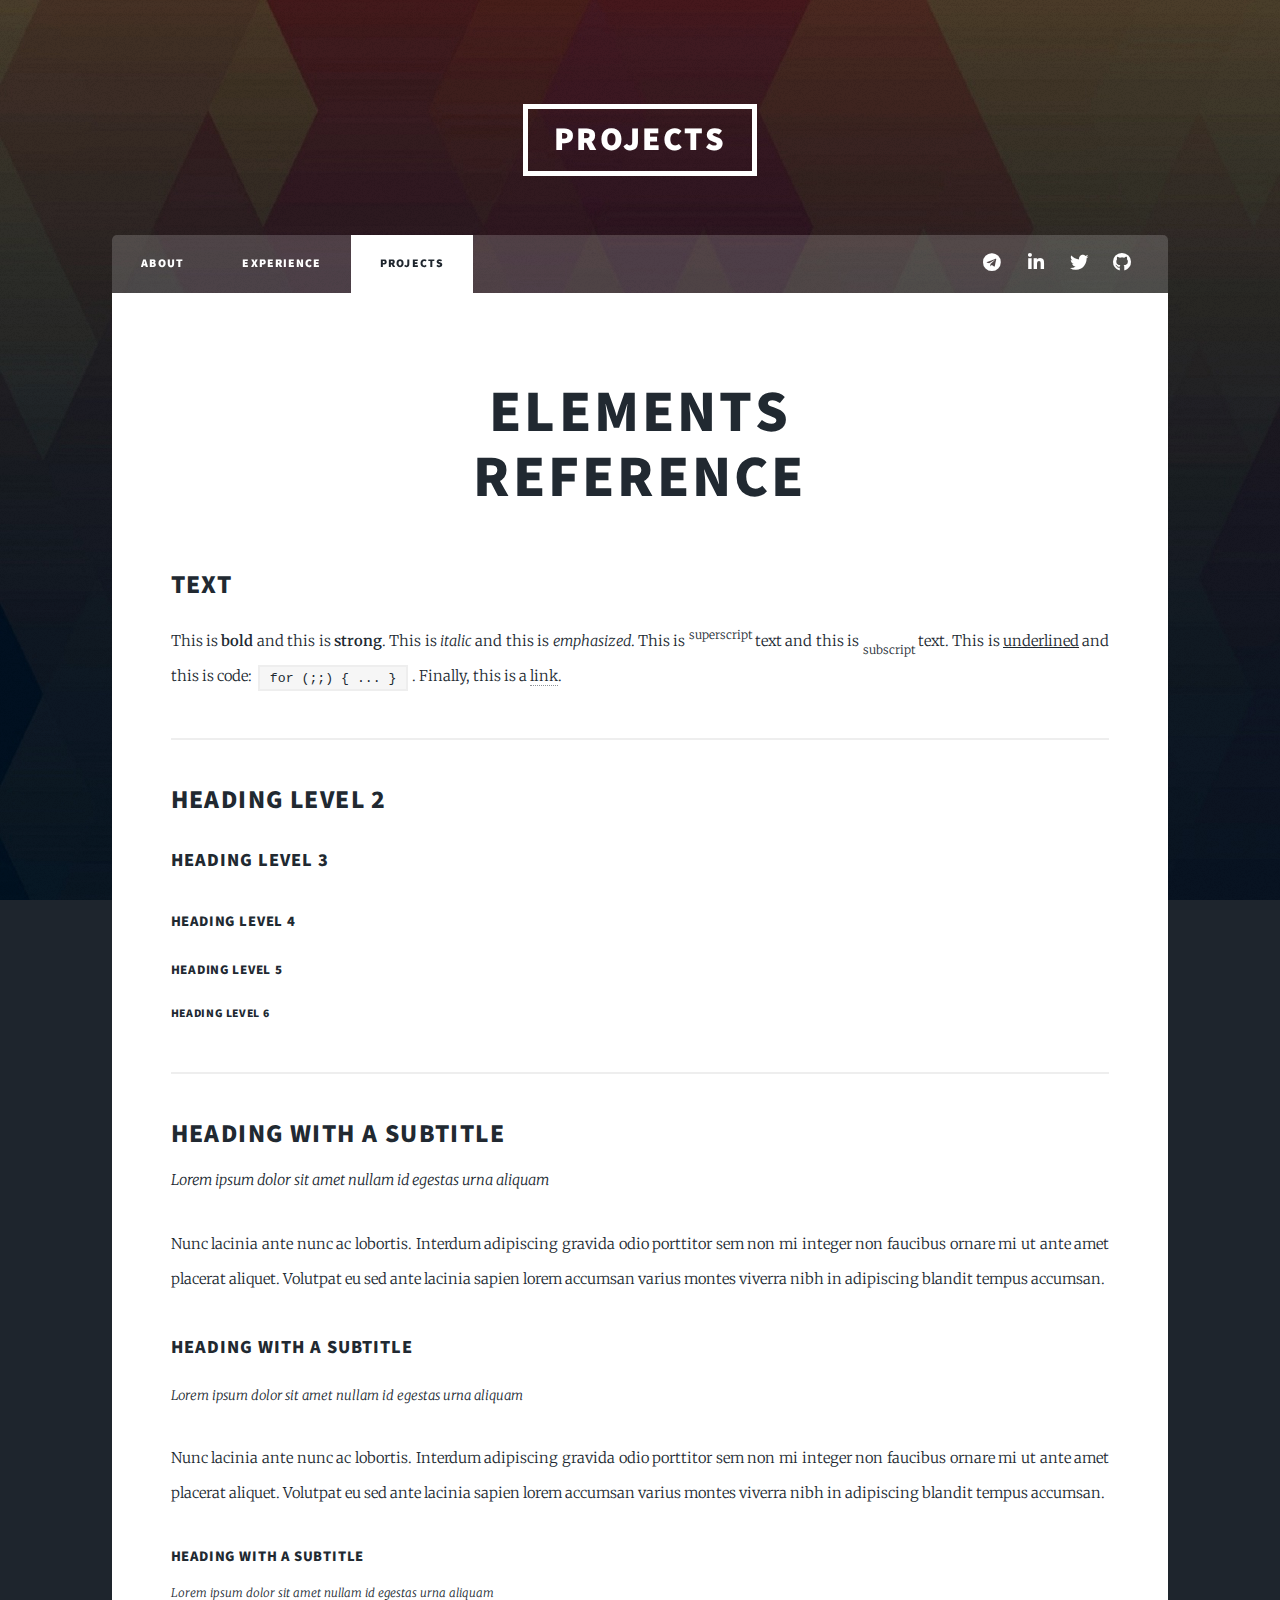
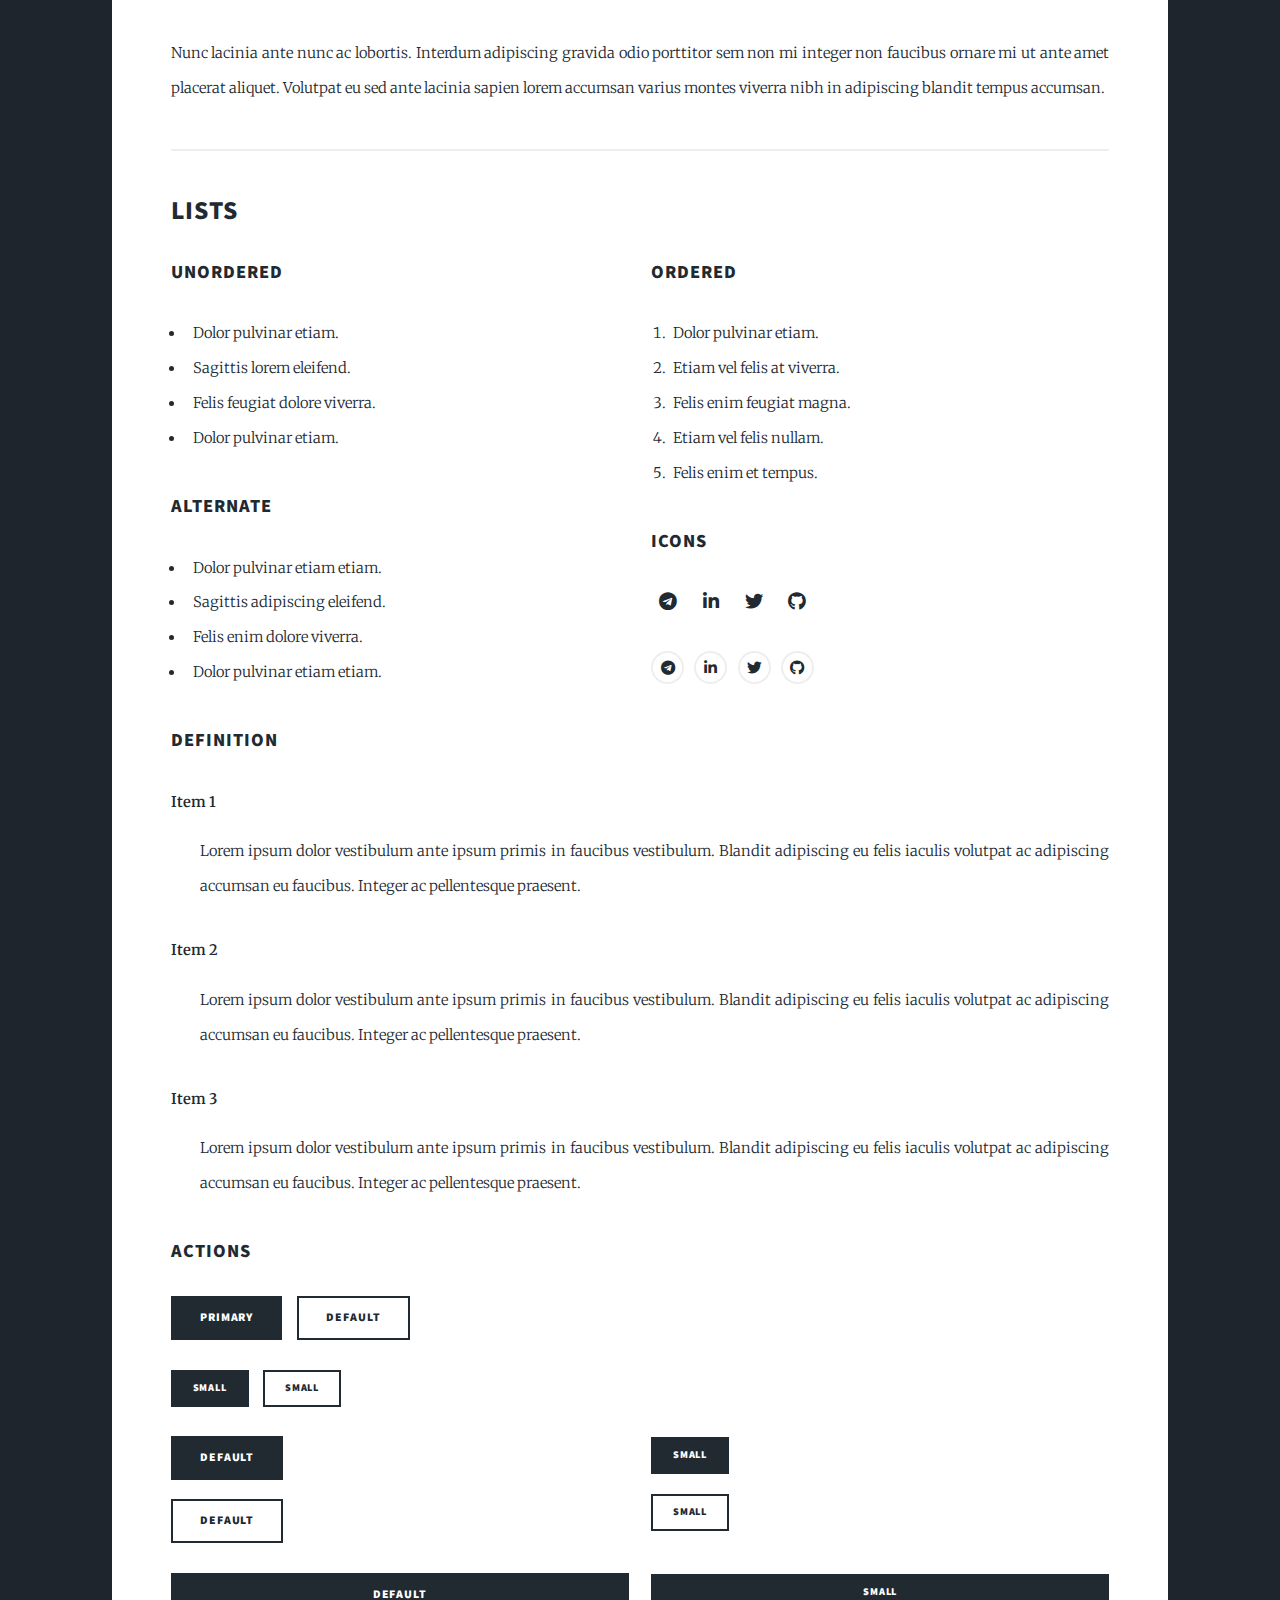
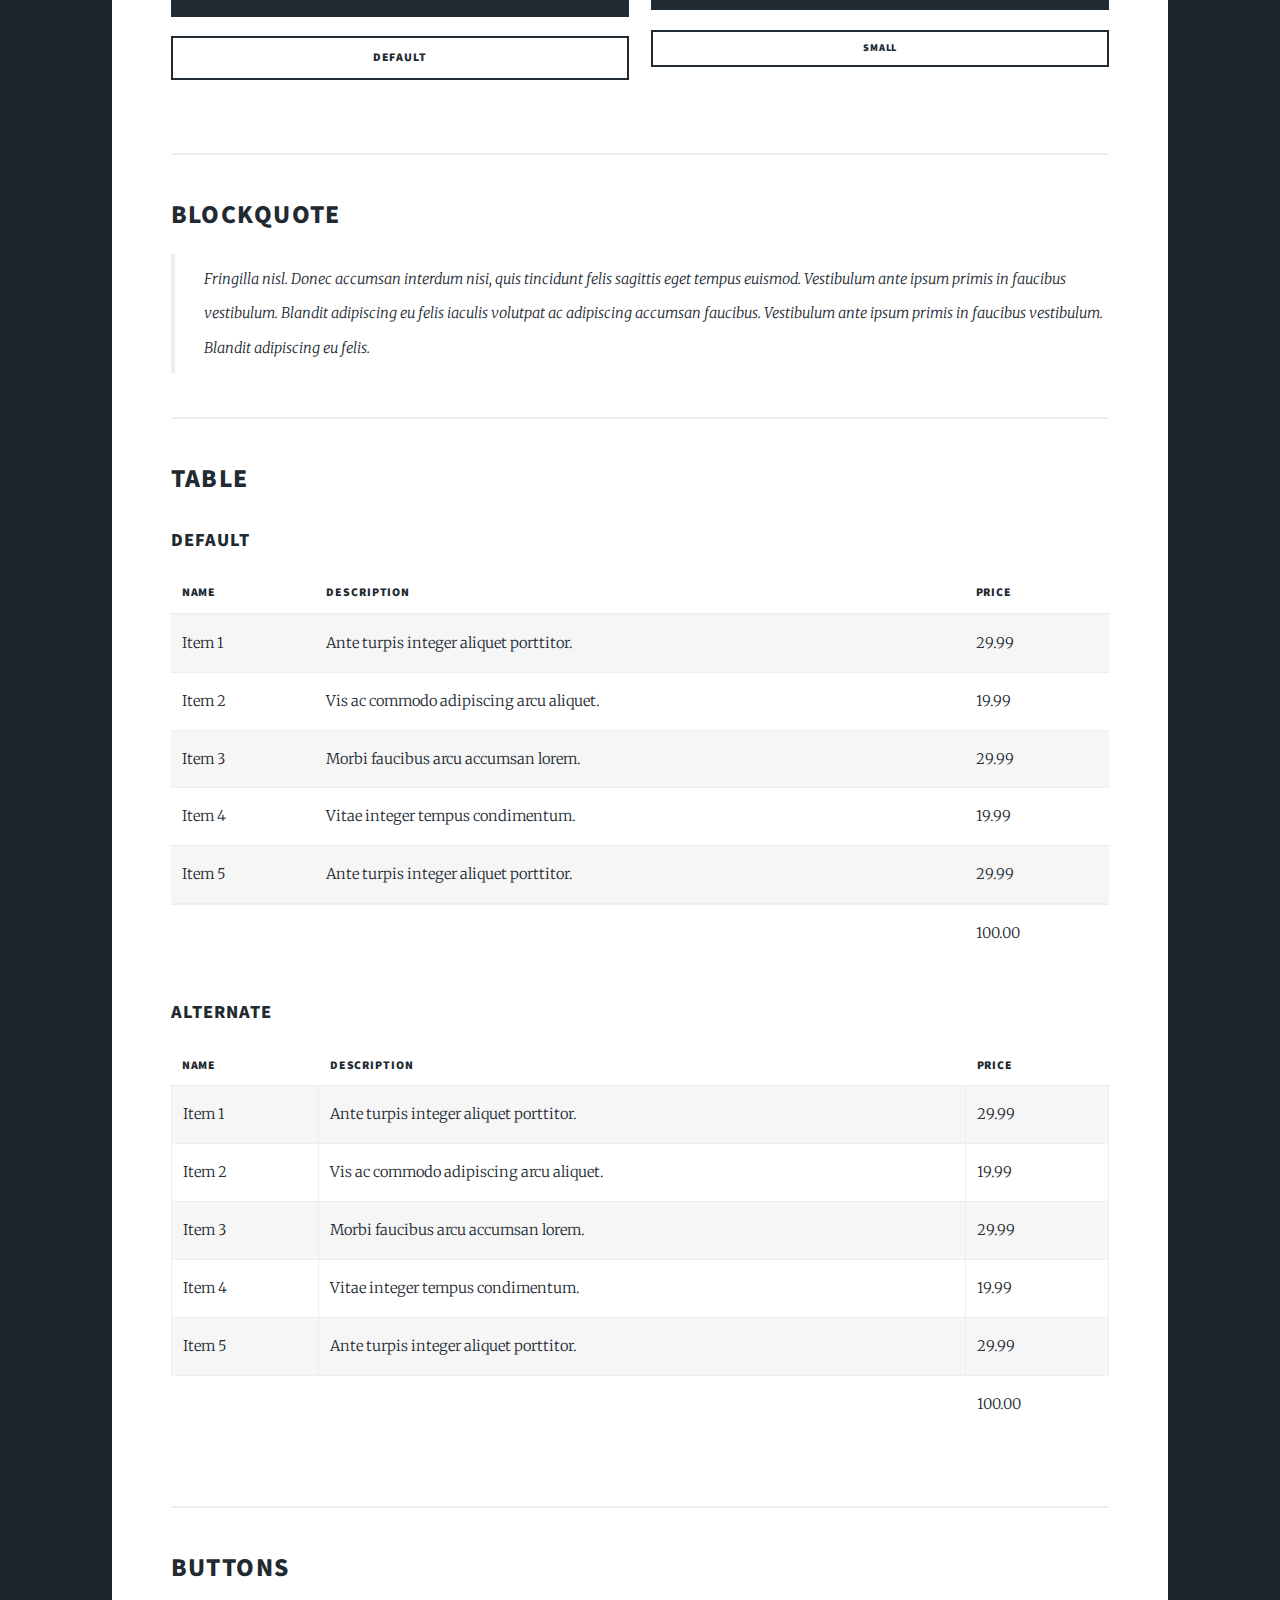
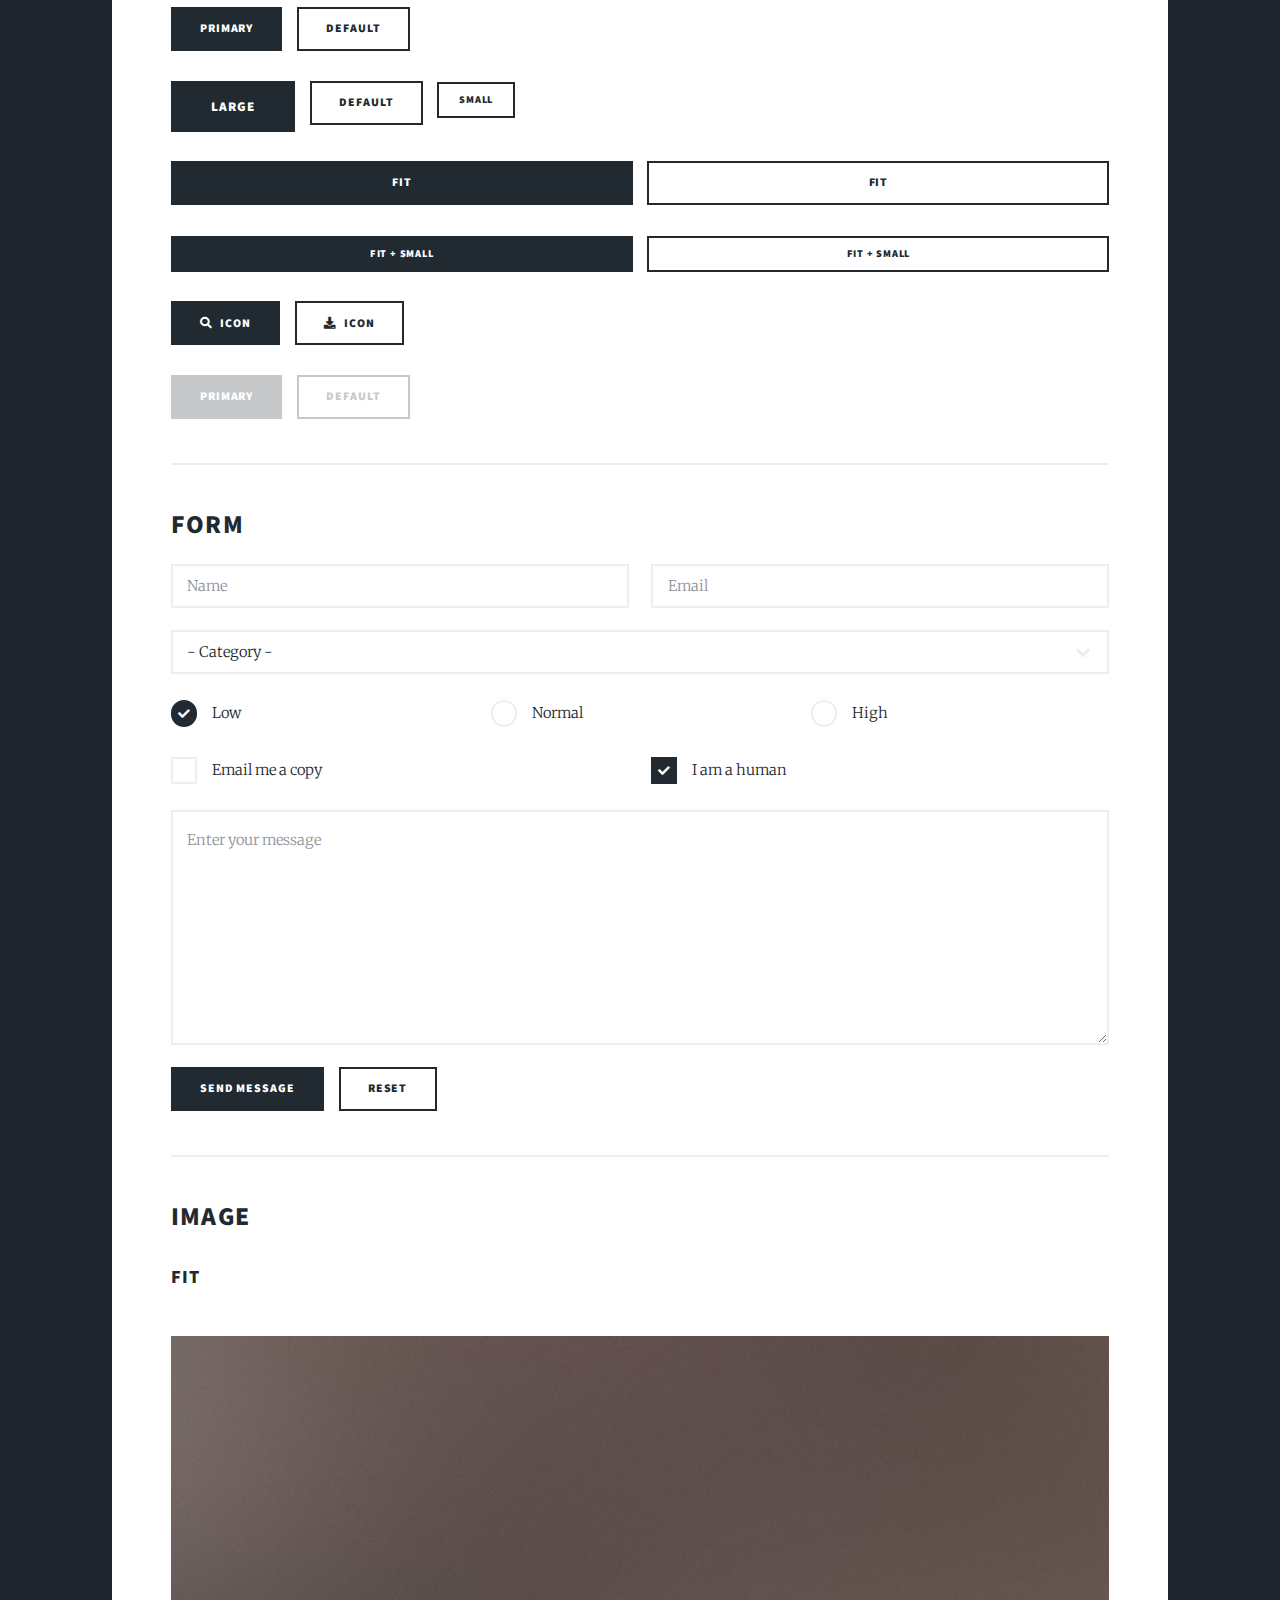
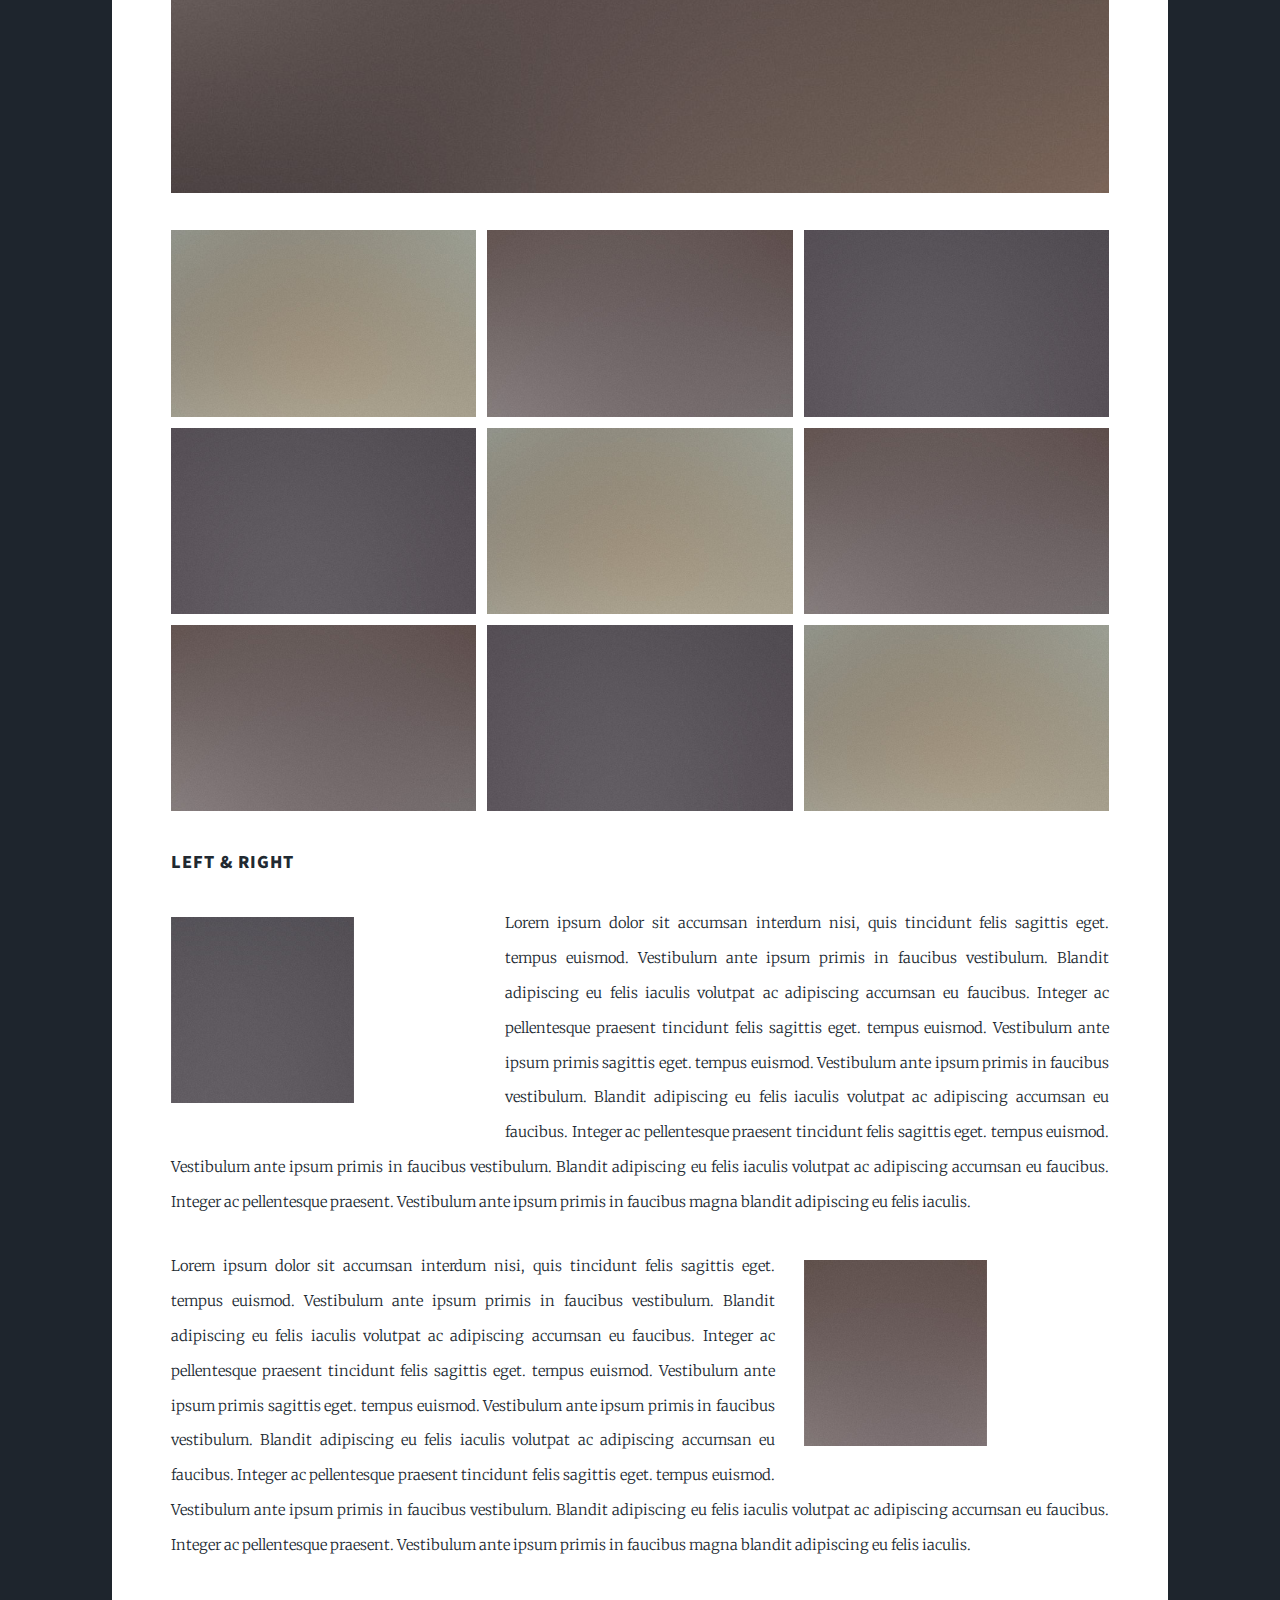
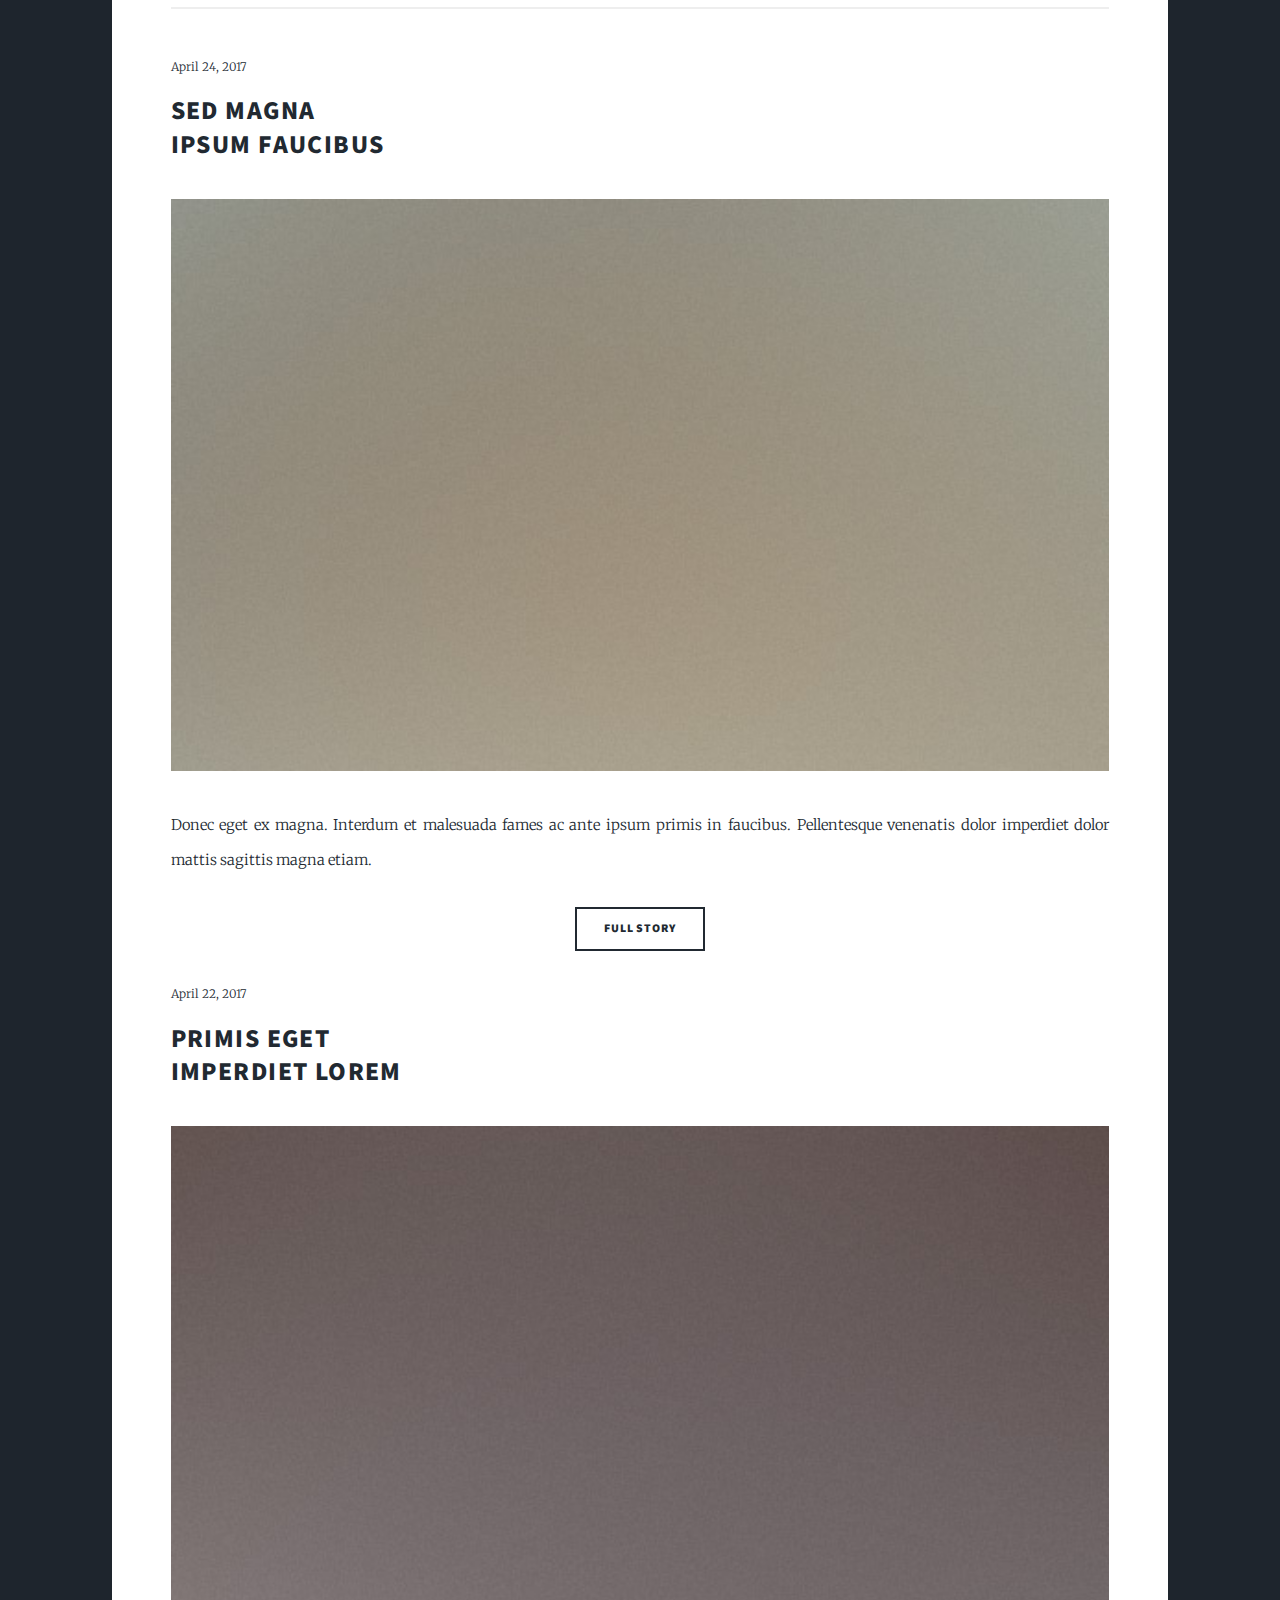
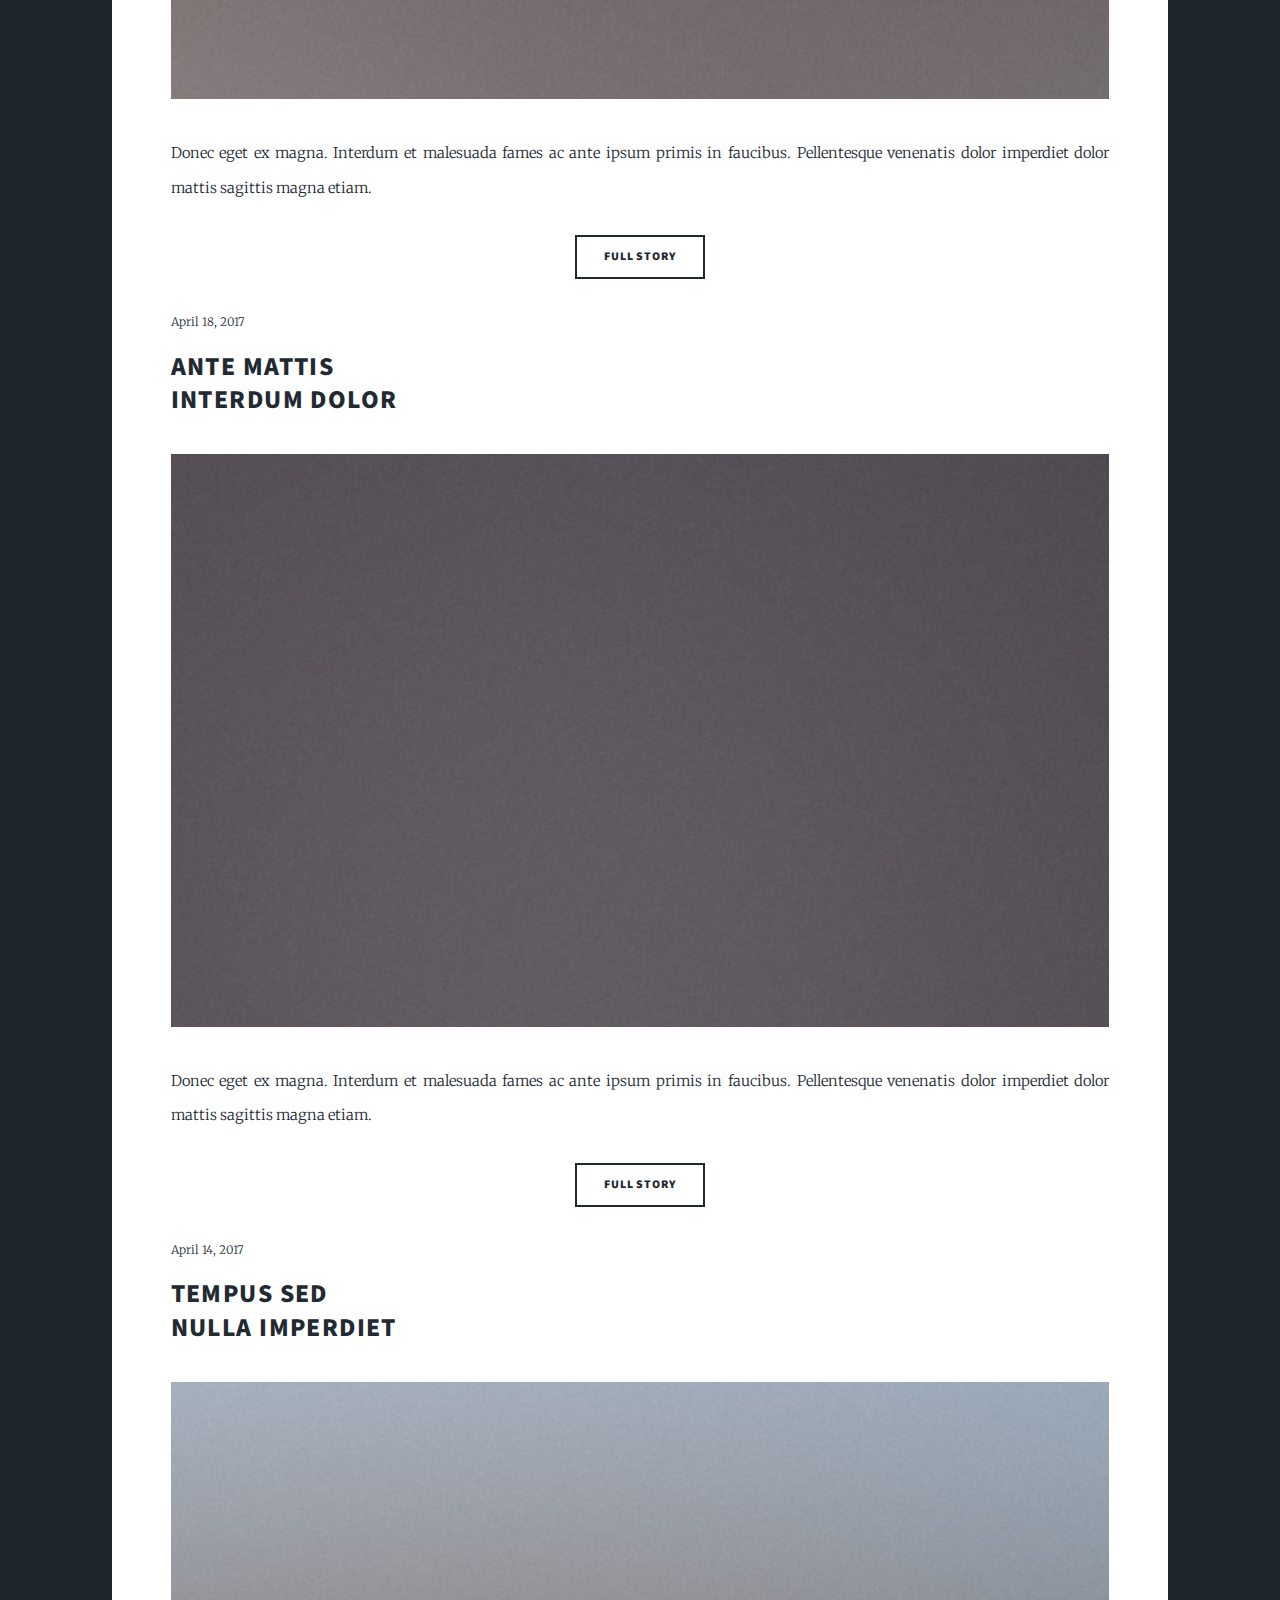
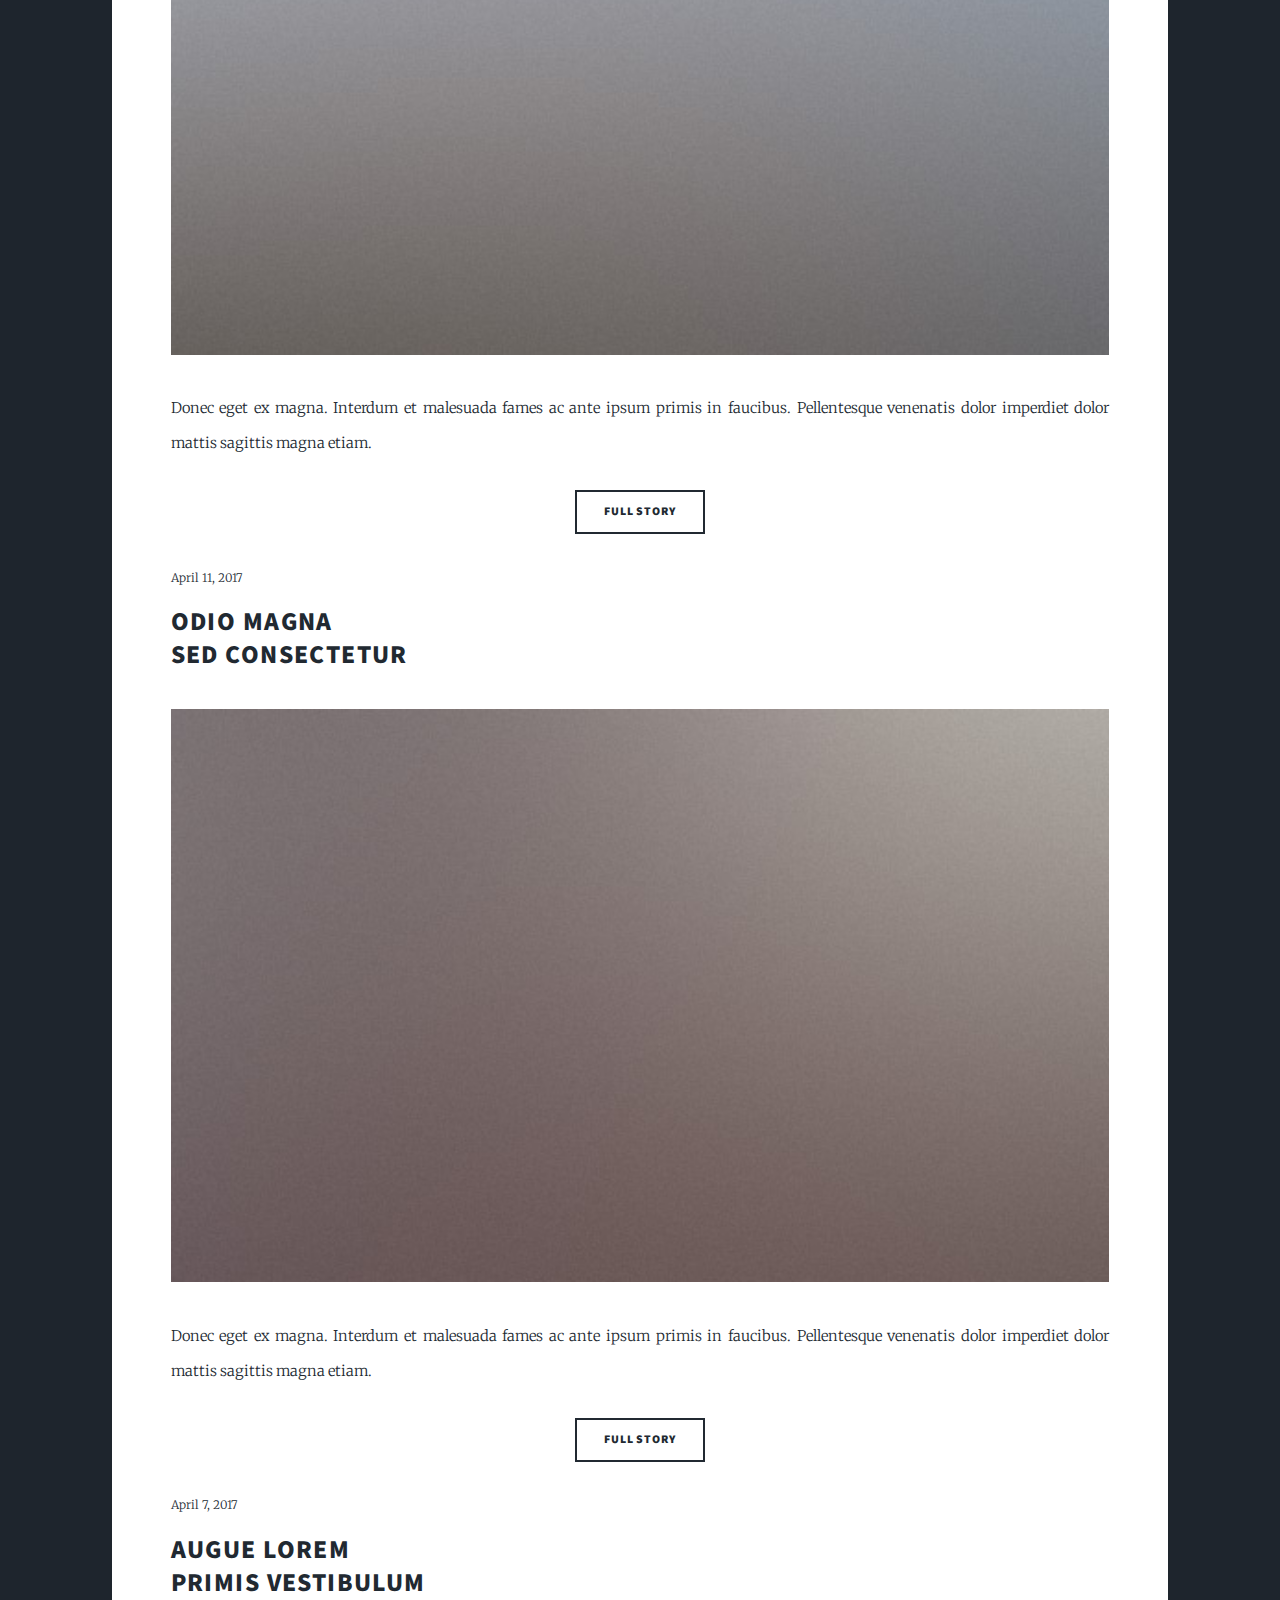
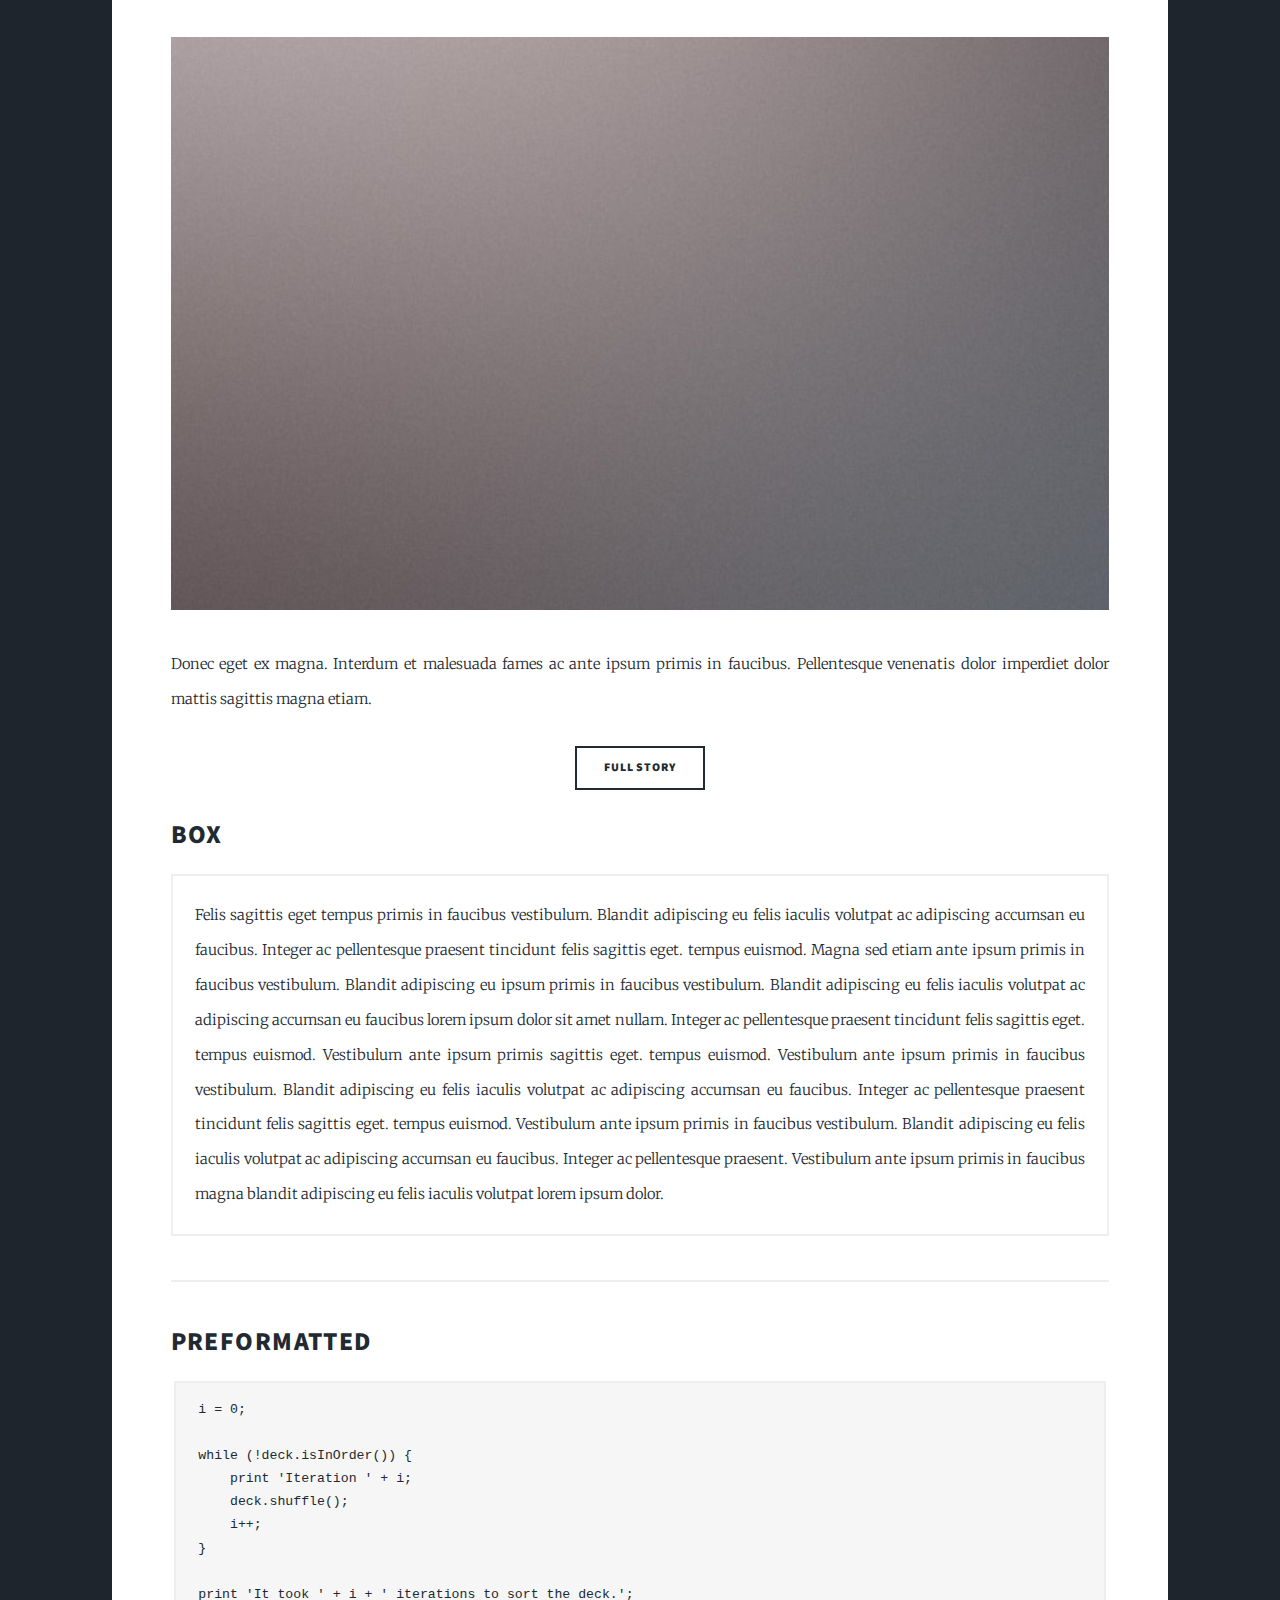
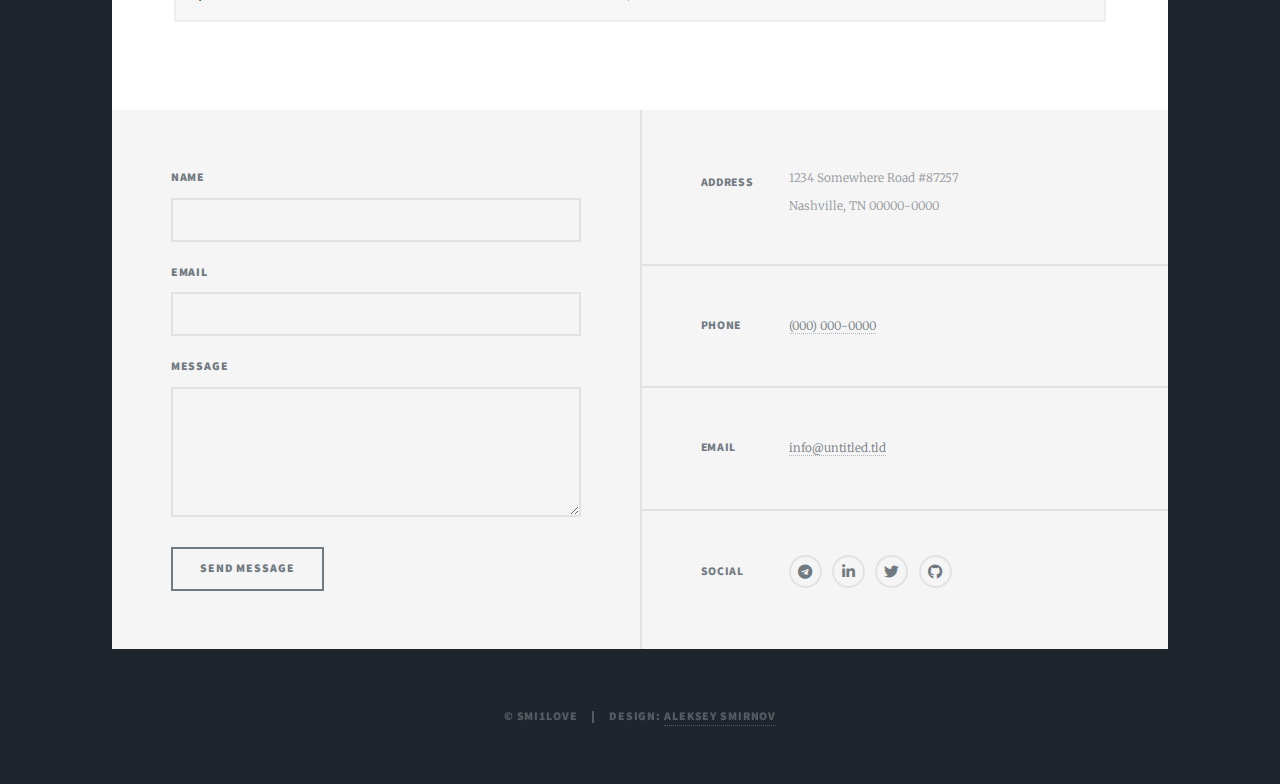
==== elements.html @ c4abeda9 "add about me section" ====
<!DOCTYPE HTML>
<html>
	<head>
		<title>Aleksey Smirnov</title>
		<meta charset="utf-8" />
		<meta name="viewport" content="width=device-width, initial-scale=1, user-scalable=no" />
		<link rel="stylesheet" href="assets/css/main.css" />
		<noscript><link rel="stylesheet" href="assets/css/noscript.css" /></noscript>
	</head>
	<body class="is-preload">

		<!-- Wrapper -->
			<div id="wrapper">

				<!-- Header -->
					<header id="header">
						<a href="index.html" class="logo">Projects</a>
					</header>

				<!-- Nav -->
					<nav id="nav">
						<ul class="links">
							<li><a href="index.html">About</a></li>
							<li><a href="generic.html">Experience</a></li>
							<li class="active"><a href="elements.html">Projects</a></li>
						</ul>
						<ul class="icons">
							<li><a href="https://t.me/sm1love" target="_blank" class="icon brands fa-telegram"><span class="label">Telegram</span></a></li>
							<li><a href="https://linkedin.com/in/sm1lex" target="_blank" class="icon brands fa-linkedin-in"><span class="label">LinkedIn</span></a></li>
							<li><a href="https://twitter.com/AISmirnoff" target="_blank" class="icon brands fa-twitter"><span class="label">X-Twitter</span></a></li>
							<li><a href="https://github.com/sm1lexops" target="_blank" class="icon brands fa-github"><span class="label">GitHub</span></a></li>
						</ul>
					</nav>

				<!-- Main -->
					<div id="main">

						<!-- Post -->
							<section class="post">
								<header class="major">
									<h1>Elements<br />
									Reference</h1>
								</header>

								<!-- Text stuff -->
									<h2>Text</h2>
									<p>This is <b>bold</b> and this is <strong>strong</strong>. This is <i>italic</i> and this is <em>emphasized</em>.
									This is <sup>superscript</sup> text and this is <sub>subscript</sub> text.
									This is <u>underlined</u> and this is code: <code>for (;;) { ... }</code>.
									Finally, this is a <a href="#">link</a>.</p>
									<hr />
									<h2>Heading Level 2</h2>
									<h3>Heading Level 3</h3>
									<h4>Heading Level 4</h4>
									<h5>Heading Level 5</h5>
									<h6>Heading Level 6</h6>
									<hr />
									<header>
										<h2>Heading with a Subtitle</h2>
										<p>Lorem ipsum dolor sit amet nullam id egestas urna aliquam</p>
									</header>
									<p>Nunc lacinia ante nunc ac lobortis. Interdum adipiscing gravida odio porttitor sem non mi integer non faucibus ornare mi ut ante amet placerat aliquet. Volutpat eu sed ante lacinia sapien lorem accumsan varius montes viverra nibh in adipiscing blandit tempus accumsan.</p>
									<header>
										<h3>Heading with a Subtitle</h3>
										<p>Lorem ipsum dolor sit amet nullam id egestas urna aliquam</p>
									</header>
									<p>Nunc lacinia ante nunc ac lobortis. Interdum adipiscing gravida odio porttitor sem non mi integer non faucibus ornare mi ut ante amet placerat aliquet. Volutpat eu sed ante lacinia sapien lorem accumsan varius montes viverra nibh in adipiscing blandit tempus accumsan.</p>
									<header>
										<h4>Heading with a Subtitle</h4>
										<p>Lorem ipsum dolor sit amet nullam id egestas urna aliquam</p>
									</header>
									<p>Nunc lacinia ante nunc ac lobortis. Interdum adipiscing gravida odio porttitor sem non mi integer non faucibus ornare mi ut ante amet placerat aliquet. Volutpat eu sed ante lacinia sapien lorem accumsan varius montes viverra nibh in adipiscing blandit tempus accumsan.</p>

									<hr />

								<!-- Lists -->
									<h2>Lists</h2>
									<div class="row">
										<div class="col-6 col-12-small">

											<h3>Unordered</h3>
											<ul>
												<li>Dolor pulvinar etiam.</li>
												<li>Sagittis lorem eleifend.</li>
												<li>Felis feugiat dolore viverra.</li>
												<li>Dolor pulvinar etiam.</li>
											</ul>

											<h3>Alternate</h3>
											<ul class="alt">
												<li>Dolor pulvinar etiam etiam.</li>
												<li>Sagittis adipiscing eleifend.</li>
												<li>Felis enim dolore viverra.</li>
												<li>Dolor pulvinar etiam etiam.</li>
											</ul>

										</div>
										<div class="col-6 col-12-small">

											<h3>Ordered</h3>
											<ol>
												<li>Dolor pulvinar etiam.</li>
												<li>Etiam vel felis at viverra.</li>
												<li>Felis enim feugiat magna.</li>
												<li>Etiam vel felis nullam.</li>
												<li>Felis enim et tempus.</li>
											</ol>

											<h3>Icons</h3>
											<ul class="icons">
												<li><a href="https://t.me/sm1love" target="_blank" class="icon brands fa-telegram"><span class="label">Telegram</span></a></li>
												<li><a href="https://linkedin.com/in/sm1lex" target="_blank" class="icon brands fa-linkedin-in"><span class="label">LinkedIn</span></a></li>
												<li><a href="https://twitter.com/AISmirnoff" target="_blank" class="icon brands fa-twitter"><span class="label">X-Twitter</span></a></li>
												<li><a href="https://github.com/sm1lexops" target="_blank" class="icon brands fa-github"><span class="label">Github</span></a></li>
											</ul>
											<ul class="icons alt">
												<li><a href="https://t.me/sm1love" target="_blank" class="icon brands fa-telegram"><span class="label">Telegram</span></a></li>
												<li><a href="https://linkedin.com/in/sm1lex" target="_blank" class="icon brands fa-linkedin-in"><span class="label">LinkedIn</span></a></li>
												<li><a href="https://twitter.com/AISmirnoff" target="_blank" class="icon brands fa-twitter"><span class="label">X-Twitter</span></a></li>
												<li><a href="https://github.com/sm1lexops" target="_blank" class="icon brands fa-github"><span class="label">Github</span></a></li>
											</ul>

										</div>
									</div>
									<h3>Definition</h3>
									<dl>
										<dt>Item 1</dt>
										<dd>
											<p>Lorem ipsum dolor vestibulum ante ipsum primis in faucibus vestibulum. Blandit adipiscing eu felis iaculis volutpat ac adipiscing accumsan eu faucibus. Integer ac pellentesque praesent.</p>
										</dd>
										<dt>Item 2</dt>
										<dd>
											<p>Lorem ipsum dolor vestibulum ante ipsum primis in faucibus vestibulum. Blandit adipiscing eu felis iaculis volutpat ac adipiscing accumsan eu faucibus. Integer ac pellentesque praesent.</p>
										</dd>
										<dt>Item 3</dt>
										<dd>
											<p>Lorem ipsum dolor vestibulum ante ipsum primis in faucibus vestibulum. Blandit adipiscing eu felis iaculis volutpat ac adipiscing accumsan eu faucibus. Integer ac pellentesque praesent.</p>
										</dd>
									</dl>

									<h3>Actions</h3>
									<ul class="actions">
										<li><a href="#" class="button primary">Primary</a></li>
										<li><a href="#" class="button">Default</a></li>
									</ul>
									<ul class="actions small">
										<li><a href="#" class="button primary small">Small</a></li>
										<li><a href="#" class="button small">Small</a></li>
									</ul>
									<div class="row">
										<div class="col-6 col-12-small">
											<ul class="actions stacked">
												<li><a href="#" class="button primary">Default</a></li>
												<li><a href="#" class="button">Default</a></li>
											</ul>
										</div>
										<div class="col-6 col-12-small">
											<ul class="actions stacked">
												<li><a href="#" class="button primary small">Small</a></li>
												<li><a href="#" class="button small">Small</a></li>
											</ul>
										</div>
									</div>
									<div class="row">
										<div class="col-6 col-12-small">
											<ul class="actions stacked">
												<li><a href="#" class="button primary fit">Default</a></li>
												<li><a href="#" class="button fit">Default</a></li>
											</ul>
										</div>
										<div class="col-6 col-12-small">
											<ul class="actions stacked">
												<li><a href="#" class="button primary small fit">Small</a></li>
												<li><a href="#" class="button small fit">Small</a></li>
											</ul>
										</div>
									</div>

									<hr />

								<!-- Blockquote -->
									<h2>Blockquote</h2>
									<blockquote>Fringilla nisl. Donec accumsan interdum nisi, quis tincidunt felis sagittis eget tempus euismod. Vestibulum ante ipsum primis in faucibus vestibulum. Blandit adipiscing eu felis iaculis volutpat ac adipiscing accumsan faucibus. Vestibulum ante ipsum primis in faucibus vestibulum. Blandit adipiscing eu felis.</blockquote>

									<hr />

								<!-- Table -->
									<h2>Table</h2>

									<h3>Default</h3>
									<div class="table-wrapper">
										<table>
											<thead>
												<tr>
													<th>Name</th>
													<th>Description</th>
													<th>Price</th>
												</tr>
											</thead>
											<tbody>
												<tr>
													<td>Item 1</td>
													<td>Ante turpis integer aliquet porttitor.</td>
													<td>29.99</td>
												</tr>
												<tr>
													<td>Item 2</td>
													<td>Vis ac commodo adipiscing arcu aliquet.</td>
													<td>19.99</td>
												</tr>
												<tr>
													<td>Item 3</td>
													<td> Morbi faucibus arcu accumsan lorem.</td>
													<td>29.99</td>
												</tr>
												<tr>
													<td>Item 4</td>
													<td>Vitae integer tempus condimentum.</td>
													<td>19.99</td>
												</tr>
												<tr>
													<td>Item 5</td>
													<td>Ante turpis integer aliquet porttitor.</td>
													<td>29.99</td>
												</tr>
											</tbody>
											<tfoot>
												<tr>
													<td colspan="2"></td>
													<td>100.00</td>
												</tr>
											</tfoot>
										</table>
									</div>

									<h3>Alternate</h3>
									<div class="table-wrapper">
										<table class="alt">
											<thead>
												<tr>
													<th>Name</th>
													<th>Description</th>
													<th>Price</th>
												</tr>
											</thead>
											<tbody>
												<tr>
													<td>Item 1</td>
													<td>Ante turpis integer aliquet porttitor.</td>
													<td>29.99</td>
												</tr>
												<tr>
													<td>Item 2</td>
													<td>Vis ac commodo adipiscing arcu aliquet.</td>
													<td>19.99</td>
												</tr>
												<tr>
													<td>Item 3</td>
													<td> Morbi faucibus arcu accumsan lorem.</td>
													<td>29.99</td>
												</tr>
												<tr>
													<td>Item 4</td>
													<td>Vitae integer tempus condimentum.</td>
													<td>19.99</td>
												</tr>
												<tr>
													<td>Item 5</td>
													<td>Ante turpis integer aliquet porttitor.</td>
													<td>29.99</td>
												</tr>
											</tbody>
											<tfoot>
												<tr>
													<td colspan="2"></td>
													<td>100.00</td>
												</tr>
											</tfoot>
										</table>
									</div>

									<hr />

								<!-- Buttons -->
									<h2>Buttons</h2>
									<ul class="actions">
										<li><a href="#" class="button primary">Primary</a></li>
										<li><a href="#" class="button">Default</a></li>
									</ul>
									<ul class="actions">
										<li><a href="#" class="button primary large">Large</a></li>
										<li><a href="#" class="button">Default</a></li>
										<li><a href="#" class="button small">Small</a></li>
									</ul>
									<ul class="actions fit">
										<li><a href="#" class="button primary fit">Fit</a></li>
										<li><a href="#" class="button fit">Fit</a></li>
									</ul>
									<ul class="actions fit small">
										<li><a href="#" class="button primary fit small">Fit + Small</a></li>
										<li><a href="#" class="button fit small">Fit + Small</a></li>
									</ul>
									<ul class="actions">
										<li><a href="#" class="button primary icon solid fa-search">Icon</a></li>
										<li><a href="#" class="button icon solid fa-download">Icon</a></li>
									</ul>
									<ul class="actions">
										<li><span class="button primary disabled">Primary</span></li>
										<li><span class="button disabled">Default</span></li>
									</ul>

									<hr />

								<!-- Form -->
									<h2>Form</h2>

									<form method="post" action="#">
										<div class="row gtr-uniform">
											<div class="col-6 col-12-xsmall">
												<input type="text" name="demo-name" id="demo-name" value="" placeholder="Name" />
											</div>
											<div class="col-6 col-12-xsmall">
												<input type="email" name="demo-email" id="demo-email" value="" placeholder="Email" />
											</div>
											<!-- Break -->
											<div class="col-12">
												<select name="demo-category" id="demo-category">
													<option value="">- Category -</option>
													<option value="1">Manufacturing</option>
													<option value="1">Shipping</option>
													<option value="1">Administration</option>
													<option value="1">Human Resources</option>
												</select>
											</div>
											<!-- Break -->
											<div class="col-4 col-12-small">
												<input type="radio" id="demo-priority-low" name="demo-priority" checked>
												<label for="demo-priority-low">Low</label>
											</div>
											<div class="col-4 col-12-small">
												<input type="radio" id="demo-priority-normal" name="demo-priority">
												<label for="demo-priority-normal">Normal</label>
											</div>
											<div class="col-4 col-12-small">
												<input type="radio" id="demo-priority-high" name="demo-priority">
												<label for="demo-priority-high">High</label>
											</div>
											<!-- Break -->
											<div class="col-6 col-12-small">
												<input type="checkbox" id="demo-copy" name="demo-copy">
												<label for="demo-copy">Email me a copy</label>
											</div>
											<div class="col-6 col-12-small">
												<input type="checkbox" id="demo-human" name="demo-human" checked>
												<label for="demo-human">I am a human</label>
											</div>
											<!-- Break -->
											<div class="col-12">
												<textarea name="demo-message" id="demo-message" placeholder="Enter your message" rows="6"></textarea>
											</div>
											<!-- Break -->
											<div class="col-12">
												<ul class="actions">
													<li><input type="submit" value="Send Message" class="primary" /></li>
													<li><input type="reset" value="Reset" /></li>
												</ul>
											</div>
										</div>
									</form>

									<hr />

								<!-- Image -->
									<h2>Image</h2>

									<h3>Fit</h3>
									<span class="image fit"><img src="images/pic01.jpg" alt="" /></span>
									<div class="box alt">
										<div class="row gtr-50 gtr-uniform">
											<div class="col-4"><span class="image fit"><img src="images/pic02.jpg" alt="" /></span></div>
											<div class="col-4"><span class="image fit"><img src="images/pic03.jpg" alt="" /></span></div>
											<div class="col-4"><span class="image fit"><img src="images/pic04.jpg" alt="" /></span></div>
											<!-- Break -->
											<div class="col-4"><span class="image fit"><img src="images/pic04.jpg" alt="" /></span></div>
											<div class="col-4"><span class="image fit"><img src="images/pic02.jpg" alt="" /></span></div>
											<div class="col-4"><span class="image fit"><img src="images/pic03.jpg" alt="" /></span></div>
											<!-- Break -->
											<div class="col-4"><span class="image fit"><img src="images/pic03.jpg" alt="" /></span></div>
											<div class="col-4"><span class="image fit"><img src="images/pic04.jpg" alt="" /></span></div>
											<div class="col-4"><span class="image fit"><img src="images/pic02.jpg" alt="" /></span></div>
										</div>
									</div>

									<h3>Left &amp; Right</h3>
									<p><span class="image left"><img src="images/pic08.jpg" alt="" /></span>Lorem ipsum dolor sit accumsan interdum nisi, quis tincidunt felis sagittis eget. tempus euismod. Vestibulum ante ipsum primis in faucibus vestibulum. Blandit adipiscing eu felis iaculis volutpat ac adipiscing accumsan eu faucibus. Integer ac pellentesque praesent tincidunt felis sagittis eget. tempus euismod. Vestibulum ante ipsum primis sagittis eget. tempus euismod. Vestibulum ante ipsum primis in faucibus vestibulum. Blandit adipiscing eu felis iaculis volutpat ac adipiscing accumsan eu faucibus. Integer ac pellentesque praesent tincidunt felis sagittis eget. tempus euismod. Vestibulum ante ipsum primis in faucibus vestibulum. Blandit adipiscing eu felis iaculis volutpat ac adipiscing accumsan eu faucibus. Integer ac pellentesque praesent. Vestibulum ante ipsum primis in faucibus magna blandit adipiscing eu felis iaculis.</p>
									<p><span class="image right"><img src="images/pic09.jpg" alt="" /></span>Lorem ipsum dolor sit accumsan interdum nisi, quis tincidunt felis sagittis eget. tempus euismod. Vestibulum ante ipsum primis in faucibus vestibulum. Blandit adipiscing eu felis iaculis volutpat ac adipiscing accumsan eu faucibus. Integer ac pellentesque praesent tincidunt felis sagittis eget. tempus euismod. Vestibulum ante ipsum primis sagittis eget. tempus euismod. Vestibulum ante ipsum primis in faucibus vestibulum. Blandit adipiscing eu felis iaculis volutpat ac adipiscing accumsan eu faucibus. Integer ac pellentesque praesent tincidunt felis sagittis eget. tempus euismod. Vestibulum ante ipsum primis in faucibus vestibulum. Blandit adipiscing eu felis iaculis volutpat ac adipiscing accumsan eu faucibus. Integer ac pellentesque praesent. Vestibulum ante ipsum primis in faucibus magna blandit adipiscing eu felis iaculis.</p>

									<hr />
									<section class="posts">
										<article>
											<header>
												<span class="date">April 24, 2017</span>
												<h2><a href="#">Sed magna<br />
												ipsum faucibus</a></h2>
											</header>
											<a href="#" class="image fit"><img src="images/pic02.jpg" alt="" /></a>
											<p>Donec eget ex magna. Interdum et malesuada fames ac ante ipsum primis in faucibus. Pellentesque venenatis dolor imperdiet dolor mattis sagittis magna etiam.</p>
											<ul class="actions special">
												<li><a href="#" class="button">Full Story</a></li>
											</ul>
										</article>
										<article>
											<header>
												<span class="date">April 22, 2017</span>
												<h2><a href="#">Primis eget<br />
												imperdiet lorem</a></h2>
											</header>
											<a href="#" class="image fit"><img src="images/pic03.jpg" alt="" /></a>
											<p>Donec eget ex magna. Interdum et malesuada fames ac ante ipsum primis in faucibus. Pellentesque venenatis dolor imperdiet dolor mattis sagittis magna etiam.</p>
											<ul class="actions special">
												<li><a href="#" class="button">Full Story</a></li>
											</ul>
										</article>
										<article>
											<header>
												<span class="date">April 18, 2017</span>
												<h2><a href="#">Ante mattis<br />
												interdum dolor</a></h2>
											</header>
											<a href="#" class="image fit"><img src="images/pic04.jpg" alt="" /></a>
											<p>Donec eget ex magna. Interdum et malesuada fames ac ante ipsum primis in faucibus. Pellentesque venenatis dolor imperdiet dolor mattis sagittis magna etiam.</p>
											<ul class="actions special">
												<li><a href="#" class="button">Full Story</a></li>
											</ul>
										</article>
										<article>
											<header>
												<span class="date">April 14, 2017</span>
												<h2><a href="#">Tempus sed<br />
												nulla imperdiet</a></h2>
											</header>
											<a href="#" class="image fit"><img src="images/pic05.jpg" alt="" /></a>
											<p>Donec eget ex magna. Interdum et malesuada fames ac ante ipsum primis in faucibus. Pellentesque venenatis dolor imperdiet dolor mattis sagittis magna etiam.</p>
											<ul class="actions special">
												<li><a href="#" class="button">Full Story</a></li>
											</ul>
										</article>
										<article>
											<header>
												<span class="date">April 11, 2017</span>
												<h2><a href="#">Odio magna<br />
												sed consectetur</a></h2>
											</header>
											<a href="#" class="image fit"><img src="images/pic06.jpg" alt="" /></a>
											<p>Donec eget ex magna. Interdum et malesuada fames ac ante ipsum primis in faucibus. Pellentesque venenatis dolor imperdiet dolor mattis sagittis magna etiam.</p>
											<ul class="actions special">
												<li><a href="#" class="button">Full Story</a></li>
											</ul>
										</article>
										<article>
											<header>
												<span class="date">April 7, 2017</span>
												<h2><a href="#">Augue lorem<br />
												primis vestibulum</a></h2>
											</header>
											<a href="#" class="image fit"><img src="images/pic07.jpg" alt="" /></a>
											<p>Donec eget ex magna. Interdum et malesuada fames ac ante ipsum primis in faucibus. Pellentesque venenatis dolor imperdiet dolor mattis sagittis magna etiam.</p>
											<ul class="actions special">
												<li><a href="#" class="button">Full Story</a></li>
											</ul>
										</article>
									</section>
								<!-- Box -->
									<h2>Box</h2>
									<div class="box">
										<p>Felis sagittis eget tempus primis in faucibus vestibulum. Blandit adipiscing eu felis iaculis volutpat ac adipiscing accumsan eu faucibus. Integer ac pellentesque praesent tincidunt felis sagittis eget. tempus euismod. Magna sed etiam ante ipsum primis in faucibus vestibulum. Blandit adipiscing eu ipsum primis in faucibus vestibulum. Blandit adipiscing eu felis iaculis volutpat ac adipiscing accumsan eu faucibus lorem ipsum dolor sit amet nullam. Integer ac pellentesque praesent tincidunt felis sagittis eget. tempus euismod. Vestibulum ante ipsum primis sagittis eget. tempus euismod. Vestibulum ante ipsum primis in faucibus vestibulum. Blandit adipiscing eu felis iaculis volutpat ac adipiscing accumsan eu faucibus. Integer ac pellentesque praesent tincidunt felis sagittis eget. tempus euismod. Vestibulum ante ipsum primis in faucibus vestibulum. Blandit adipiscing eu felis iaculis volutpat ac adipiscing accumsan eu faucibus. Integer ac pellentesque praesent. Vestibulum ante ipsum primis in faucibus magna blandit adipiscing eu felis iaculis volutpat lorem ipsum dolor.</p>
									</div>

									<hr />

								<!-- Preformatted Code -->
									<h2>Preformatted</h2>
									<pre><code>i = 0;

while (!deck.isInOrder()) {
    print 'Iteration ' + i;
    deck.shuffle();
    i++;
}

print 'It took ' + i + ' iterations to sort the deck.';
</code></pre>

							</section>

					</div>

				<!-- Footer -->
					<footer id="footer">
						<section>
							<form method="post" action="#">
								<div class="fields">
									<div class="field">
										<label for="name">Name</label>
										<input type="text" name="name" id="name" />
									</div>
									<div class="field">
										<label for="email">Email</label>
										<input type="text" name="email" id="email" />
									</div>
									<div class="field">
										<label for="message">Message</label>
										<textarea name="message" id="message" rows="3"></textarea>
									</div>
								</div>
								<ul class="actions">
									<li><input type="submit" value="Send Message" /></li>
								</ul>
							</form>
						</section>
						<section class="split contact">
							<section class="alt">
								<h3>Address</h3>
								<p>1234 Somewhere Road #87257<br />
								Nashville, TN 00000-0000</p>
							</section>
							<section>
								<h3>Phone</h3>
								<p><a href="#">(000) 000-0000</a></p>
							</section>
							<section>
								<h3>Email</h3>
								<p><a href="#">info@untitled.tld</a></p>
							</section>
							<section>
								<h3>Social</h3>
								<ul class="icons alt">
									<li><a href="https://t.me/sm1love" target="_blank" class="icon brands fa-telegram"><span class="label">Telegram</span></a></li>
									<li><a href="https://linkedin.com/in/sm1lex" target="_blank" class="icon brands fa-linkedin-in"><span class="label">LinkedIn</span></a></li>
									<li><a href="https://twitter.com/AISmirnoff" target="_blank" class="icon brands fa-twitter"><span class="label">X-Twitter</span></a></li>
									<li><a href="https://github.com/sm1lexops" target="_blank" class="icon brands fa-github"><span class="label">Github</span></a></li>
								</ul>
							</section>
						</section>
					</footer>

				<!-- Copyright -->
					<div id="copyright">
						<ul><li>&copy; smi1love</li><li>Design: <a href="https://linkedin.com/in/sm1lex">Aleksey Smirnov</a></li></ul>
					</div>

			</div>

		<!-- Scripts -->
			<script src="assets/js/jquery.min.js"></script>
			<script src="assets/js/jquery.scrollex.min.js"></script>
			<script src="assets/js/jquery.scrolly.min.js"></script>
			<script src="assets/js/browser.min.js"></script>
			<script src="assets/js/breakpoints.min.js"></script>
			<script src="assets/js/util.js"></script>
			<script src="assets/js/main.js"></script>

	</body>
</html>
---- assets/css/main.css ----
@import url(fontawesome-all.min.css);
@import url("https://fonts.googleapis.com/css?family=Merriweather:300,700,300italic,700italic|Source+Sans+Pro:900");

html, body, div, span, applet, object,
iframe, h1, h2, h3, h4, h5, h6, p, blockquote,
pre, a, abbr, acronym, address, big, cite,
code, del, dfn, em, img, ins, kbd, q, s, samp,
small, strike, strong, sub, sup, tt, var, b,
u, i, center, dl, dt, dd, ol, ul, li, fieldset,
form, label, legend, table, caption, tbody,
tfoot, thead, tr, th, td, article, aside,
canvas, details, embed, figure, figcaption,
footer, header, hgroup, menu, nav, output, ruby,
section, summary, time, mark, audio, video {
	margin: 0;
	padding: 0;
	border: 0;
	font-size: 100%;
	font: inherit;
	vertical-align: baseline;}

article, aside, details, figcaption, figure,
footer, header, hgroup, menu, nav, section {
	display: block;}

body {
	line-height: 1;
}

ol, ul {
	list-style: none;
}

blockquote, q {
	quotes: none;
}

	blockquote:before, blockquote:after, q:before, q:after {
		content: '';
		content: none;
	}

table {
	border-collapse: collapse;
	border-spacing: 0;
}

body {
	-webkit-text-size-adjust: none;
}

mark {
	background-color: transparent;
	color: inherit;
}

input::-moz-focus-inner {
	border: 0;
	padding: 0;
}

input, select, textarea {
	-moz-appearance: none;
	-webkit-appearance: none;
	-ms-appearance: none;
	appearance: none;
}


	@-ms-viewport {
		width: device-width;
	}

	body {
		-ms-overflow-style: scrollbar;
	}

	@media screen and (max-width: 480px) {

		html, body {
			min-width: 320px;
		}

	}

	html {
		box-sizing: border-box;
	}

	*, *:before, *:after {
		box-sizing: inherit;
	}

	body {
		background-color: #1e252d;
	}

		body.is-preload *, body.is-preload *:before, body.is-preload *:after {
			-moz-animation: none !important;
			-webkit-animation: none !important;
			-ms-animation: none !important;
			animation: none !important;
			-moz-transition: none !important;
			-webkit-transition: none !important;
			-ms-transition: none !important;
			transition: none !important;
		}


	html {
		font-size: 16pt;
	}

		@media screen and (max-width: 1680px) {

			html {
				font-size: 12pt;
			}

		}

		@media screen and (max-width: 1280px) {

			html {
				font-size: 11pt;
			}

		}

		@media screen and (max-width: 360px) {

			html {
				font-size: 10pt;
			}

		}

	body {
		color: #212931;
	}

	body, input, select, textarea {
		font-family: "Merriweather", Georgia, serif;
		font-weight: 300;
		font-size: 1rem;
		line-height: 2.375;
	}

	a {
		-moz-transition: color 0.2s ease-in-out, background-color 0.2s ease-in-out, border-color 0.2s ease-in-out, box-shadow 0.2s ease-in-out;
		-webkit-transition: color 0.2s ease-in-out, background-color 0.2s ease-in-out, border-color 0.2s ease-in-out, box-shadow 0.2s ease-in-out;
		-ms-transition: color 0.2s ease-in-out, background-color 0.2s ease-in-out, border-color 0.2s ease-in-out, box-shadow 0.2s ease-in-out;
		transition: color 0.2s ease-in-out, background-color 0.2s ease-in-out, border-color 0.2s ease-in-out, box-shadow 0.2s ease-in-out;
		border-bottom: dotted 1px;
		text-decoration: none;
	}

		a:hover {
			border-bottom-color: transparent;
		}

	strong, b {
		font-weight: 600;
	}

	em, i {
		font-style: italic;
	}

	p {
		text-align: justify;
		margin: 0 0 2rem 0;
	}

	h1, h2, h3, h4, h5, h6 {
		font-family: "Source Sans Pro", Helvetica, sans-serif;
		font-weight: 800;
		line-height: 1.;
		letter-spacing: 0.055em;
		text-transform: uppercase;
		margin: 0 0 1rem 0;
	}

		h1 a, h2 a, h3 a, h4 a, h5 a, h6 a {
			border-bottom: 0;
			color: inherit;
			text-decoration: none;
		}

	h1 {
		font-size: 4rem;
		line-height: 1.1;
		margin: 0 0 2rem 0;
	}

	h2 {
		font-size: 1.75rem;
		line-height: 1.3;
		margin: 0 0 1.5rem 0;
	}

	h3 {
		font-size: 1.25rem;
		margin: 0 0 1.5rem 0;
	}

	h4 {
		font-size: 1rem;
	}

	h5 {
		font-size: 0.9rem;
	}

	h6 {
		font-size: 0.8rem;
	}

	sub {
		font-size: 0.8rem;
		position: relative;
		top: 0.5rem;
	}

	sup {
		font-size: 0.8rem;
		position: relative;
		top: -0.5rem;
	}

	blockquote {
		border-left: solid 4px;
		font-style: italic;
		margin: 0 0 2rem 0;
		padding: 0.5rem 0 0.5rem 2rem;
	}

	code {
		border: solid 2px;
		font-family: "Courier New", monospace;
		font-size: 0.9rem;
		margin: 0 0.25rem;
		padding: 0.25rem 0.65rem;
	}

	pre {
		-webkit-overflow-scrolling: touch;
		font-family: "Courier New", monospace;
		font-size: 0.9rem;
		margin: 0 0 2rem 0;
	}

		pre code {
			display: block;
			line-height: 1.75;
			padding: 1rem 1.5rem;
			overflow-x: auto;
		}

	hr {
		border: 0;
		border-bottom: solid 2px;
		margin: 3rem 0;
	}

		hr.major {
			margin: 5rem 0;
		}

	.align-left {
		text-align: left;
	}

	.align-center {
		text-align: center;
	}

	.align-right {
		text-align: right;
	}

	input, select, textarea {
		color: #212931;
	}

	a {
		color: #212931;
		border-bottom-color: rgba(33, 41, 49, 0.5);
	}

		a:hover {
			border-bottom-color: transparent;
			color: #18bfef !important;
		}

	strong, b {
		color: #212931;
	}

	h1, h2, h3, h4, h5, h6 {
		color: #212931;
	}

	blockquote {
		border-left-color: #eeeeee;
	}

	code {
		background: rgba(220, 220, 220, 0.25);
		border-color: #eeeeee;
	}

	hr {
		border-bottom-color: #eeeeee;
	}


	.row {
		display: flex;
		flex-wrap: wrap;
		box-sizing: border-box;
		align-items: stretch;
	}

		.row > * {
			box-sizing: border-box;
		}

		.row.gtr-uniform > * > :last-child {
			margin-bottom: 0;
		}

		.row.aln-left {
			justify-content: flex-start;
		}

		.row.aln-center {
			justify-content: center;
		}

		.row.aln-right {
			justify-content: flex-end;
		}

		.row.aln-top {
			align-items: flex-start;
		}

		.row.aln-middle {
			align-items: center;
		}

		.row.aln-bottom {
			align-items: flex-end;
		}

		.row > .imp {
			order: -1;
		}

		.row > .col-1 {
			width: 8.33333%;
		}

		.row > .off-1 {
			margin-left: 8.33333%;
		}

		.row > .col-2 {
			width: 16.66667%;
		}

		.row > .off-2 {
			margin-left: 16.66667%;
		}

		.row > .col-3 {
			width: 25%;
		}

		.row > .off-3 {
			margin-left: 25%;
		}

		.row > .col-4 {
			width: 33.33333%;
		}

		.row > .off-4 {
			margin-left: 33.33333%;
		}

		.row > .col-5 {
			width: 41.66667%;
		}

		.row > .off-5 {
			margin-left: 41.66667%;
		}

		.row > .col-6 {
			width: 50%;
		}

		.row > .off-6 {
			margin-left: 50%;
		}

		.row > .col-7 {
			width: 58.33333%;
		}

		.row > .off-7 {
			margin-left: 58.33333%;
		}

		.row > .col-8 {
			width: 66.66667%;
		}

		.row > .off-8 {
			margin-left: 66.66667%;
		}

		.row > .col-9 {
			width: 75%;
		}

		.row > .off-9 {
			margin-left: 75%;
		}

		.row > .col-10 {
			width: 83.33333%;
		}

		.row > .off-10 {
			margin-left: 83.33333%;
		}

		.row > .col-11 {
			width: 91.66667%;
		}

		.row > .off-11 {
			margin-left: 91.66667%;
		}

		.row > .col-12 {
			width: 100%;
		}

		.row > .off-12 {
			margin-left: 100%;
		}

		.row.gtr-0 {
			margin-top: 0;
			margin-left: 0rem;
		}

			.row.gtr-0 > * {
				padding: 0 0 0 0rem;
			}

			.row.gtr-0.gtr-uniform {
				margin-top: 0rem;
			}

				.row.gtr-0.gtr-uniform > * {
					padding-top: 0rem;
				}

		.row.gtr-25 {
			margin-top: 0;
			margin-left: -0.375rem;
		}

			.row.gtr-25 > * {
				padding: 0 0 0 0.375rem;
			}

			.row.gtr-25.gtr-uniform {
				margin-top: -0.375rem;
			}

				.row.gtr-25.gtr-uniform > * {
					padding-top: 0.375rem;
				}

		.row.gtr-50 {
			margin-top: 0;
			margin-left: -0.75rem;
		}

			.row.gtr-50 > * {
				padding: 0 0 0 0.75rem;
			}

			.row.gtr-50.gtr-uniform {
				margin-top: -0.75rem;
			}

				.row.gtr-50.gtr-uniform > * {
					padding-top: 0.75rem;
				}

		.row {
			margin-top: 0;
			margin-left: -1.5rem;
		}

			.row > * {
				padding: 0 0 0 1.5rem;
			}

			.row.gtr-uniform {
				margin-top: -1.5rem;
			}

				.row.gtr-uniform > * {
					padding-top: 1.5rem;
				}

		.row.gtr-150 {
			margin-top: 0;
			margin-left: -2.25rem;
		}

			.row.gtr-150 > * {
				padding: 0 0 0 2.25rem;
			}

			.row.gtr-150.gtr-uniform {
				margin-top: -2.25rem;
			}

				.row.gtr-150.gtr-uniform > * {
					padding-top: 2.25rem;
				}

		.row.gtr-200 {
			margin-top: 0;
			margin-left: -3rem;
		}

			.row.gtr-200 > * {
				padding: 0 0 0 3rem;
			}

			.row.gtr-200.gtr-uniform {
				margin-top: -3rem;
			}

				.row.gtr-200.gtr-uniform > * {
					padding-top: 3rem;
				}

		@media screen and (max-width: 1680px) {

			.row {
				display: flex;
				flex-wrap: wrap;
				box-sizing: border-box;
				align-items: stretch;
			}

				.row > * {
					box-sizing: border-box;
				}

				.row.gtr-uniform > * > :last-child {
					margin-bottom: 0;
				}

				.row.aln-left {
					justify-content: flex-start;
				}

				.row.aln-center {
					justify-content: center;
				}

				.row.aln-right {
					justify-content: flex-end;
				}

				.row.aln-top {
					align-items: flex-start;
				}

				.row.aln-middle {
					align-items: center;
				}

				.row.aln-bottom {
					align-items: flex-end;
				}

				.row > .imp-xlarge {
					order: -1;
				}

				.row > .col-1-xlarge {
					width: 8.33333%;
				}

				.row > .off-1-xlarge {
					margin-left: 8.33333%;
				}

				.row > .col-2-xlarge {
					width: 16.66667%;
				}

				.row > .off-2-xlarge {
					margin-left: 16.66667%;
				}

				.row > .col-3-xlarge {
					width: 25%;
				}

				.row > .off-3-xlarge {
					margin-left: 25%;
				}

				.row > .col-4-xlarge {
					width: 33.33333%;
				}

				.row > .off-4-xlarge {
					margin-left: 33.33333%;
				}

				.row > .col-5-xlarge {
					width: 41.66667%;
				}

				.row > .off-5-xlarge {
					margin-left: 41.66667%;
				}

				.row > .col-6-xlarge {
					width: 50%;
				}

				.row > .off-6-xlarge {
					margin-left: 50%;
				}

				.row > .col-7-xlarge {
					width: 58.33333%;
				}

				.row > .off-7-xlarge {
					margin-left: 58.33333%;
				}

				.row > .col-8-xlarge {
					width: 66.66667%;
				}

				.row > .off-8-xlarge {
					margin-left: 66.66667%;
				}

				.row > .col-9-xlarge {
					width: 75%;
				}

				.row > .off-9-xlarge {
					margin-left: 75%;
				}

				.row > .col-10-xlarge {
					width: 83.33333%;
				}

				.row > .off-10-xlarge {
					margin-left: 83.33333%;
				}

				.row > .col-11-xlarge {
					width: 91.66667%;
				}

				.row > .off-11-xlarge {
					margin-left: 91.66667%;
				}

				.row > .col-12-xlarge {
					width: 100%;
				}

				.row > .off-12-xlarge {
					margin-left: 100%;
				}

				.row.gtr-0 {
					margin-top: 0;
					margin-left: 0rem;
				}

					.row.gtr-0 > * {
						padding: 0 0 0 0rem;
					}

					.row.gtr-0.gtr-uniform {
						margin-top: 0rem;
					}

						.row.gtr-0.gtr-uniform > * {
							padding-top: 0rem;
						}

				.row.gtr-25 {
					margin-top: 0;
					margin-left: -0.375rem;
				}

					.row.gtr-25 > * {
						padding: 0 0 0 0.375rem;
					}

					.row.gtr-25.gtr-uniform {
						margin-top: -0.375rem;
					}

						.row.gtr-25.gtr-uniform > * {
							padding-top: 0.375rem;
						}

				.row.gtr-50 {
					margin-top: 0;
					margin-left: -0.75rem;
				}

					.row.gtr-50 > * {
						padding: 0 0 0 0.75rem;
					}

					.row.gtr-50.gtr-uniform {
						margin-top: -0.75rem;
					}

						.row.gtr-50.gtr-uniform > * {
							padding-top: 0.75rem;
						}

				.row {
					margin-top: 0;
					margin-left: -1.5rem;
				}

					.row > * {
						padding: 0 0 0 1.5rem;
					}

					.row.gtr-uniform {
						margin-top: -1.5rem;
					}

						.row.gtr-uniform > * {
							padding-top: 1.5rem;
						}

				.row.gtr-150 {
					margin-top: 0;
					margin-left: -2.25rem;
				}

					.row.gtr-150 > * {
						padding: 0 0 0 2.25rem;
					}

					.row.gtr-150.gtr-uniform {
						margin-top: -2.25rem;
					}

						.row.gtr-150.gtr-uniform > * {
							padding-top: 2.25rem;
						}

				.row.gtr-200 {
					margin-top: 0;
					margin-left: -3rem;
				}

					.row.gtr-200 > * {
						padding: 0 0 0 3rem;
					}

					.row.gtr-200.gtr-uniform {
						margin-top: -3rem;
					}

						.row.gtr-200.gtr-uniform > * {
							padding-top: 3rem;
						}

		}

		@media screen and (max-width: 1280px) {

			.row {
				display: flex;
				flex-wrap: wrap;
				box-sizing: border-box;
				align-items: stretch;
			}

				.row > * {
					box-sizing: border-box;
				}

				.row.gtr-uniform > * > :last-child {
					margin-bottom: 0;
				}

				.row.aln-left {
					justify-content: flex-start;
				}

				.row.aln-center {
					justify-content: center;
				}

				.row.aln-right {
					justify-content: flex-end;
				}

				.row.aln-top {
					align-items: flex-start;
				}

				.row.aln-middle {
					align-items: center;
				}

				.row.aln-bottom {
					align-items: flex-end;
				}

				.row > .imp-large {
					order: -1;
				}

				.row > .col-1-large {
					width: 8.33333%;
				}

				.row > .off-1-large {
					margin-left: 8.33333%;
				}

				.row > .col-2-large {
					width: 16.66667%;
				}

				.row > .off-2-large {
					margin-left: 16.66667%;
				}

				.row > .col-3-large {
					width: 25%;
				}

				.row > .off-3-large {
					margin-left: 25%;
				}

				.row > .col-4-large {
					width: 33.33333%;
				}

				.row > .off-4-large {
					margin-left: 33.33333%;
				}

				.row > .col-5-large {
					width: 41.66667%;
				}

				.row > .off-5-large {
					margin-left: 41.66667%;
				}

				.row > .col-6-large {
					width: 50%;
				}

				.row > .off-6-large {
					margin-left: 50%;
				}

				.row > .col-7-large {
					width: 58.33333%;
				}

				.row > .off-7-large {
					margin-left: 58.33333%;
				}

				.row > .col-8-large {
					width: 66.66667%;
				}

				.row > .off-8-large {
					margin-left: 66.66667%;
				}

				.row > .col-9-large {
					width: 75%;
				}

				.row > .off-9-large {
					margin-left: 75%;
				}

				.row > .col-10-large {
					width: 83.33333%;
				}

				.row > .off-10-large {
					margin-left: 83.33333%;
				}

				.row > .col-11-large {
					width: 91.66667%;
				}

				.row > .off-11-large {
					margin-left: 91.66667%;
				}

				.row > .col-12-large {
					width: 100%;
				}

				.row > .off-12-large {
					margin-left: 100%;
				}

				.row.gtr-0 {
					margin-top: 0;
					margin-left: 0rem;
				}

					.row.gtr-0 > * {
						padding: 0 0 0 0rem;
					}

					.row.gtr-0.gtr-uniform {
						margin-top: 0rem;
					}

						.row.gtr-0.gtr-uniform > * {
							padding-top: 0rem;
						}

				.row.gtr-25 {
					margin-top: 0;
					margin-left: -0.375rem;
				}

					.row.gtr-25 > * {
						padding: 0 0 0 0.375rem;
					}

					.row.gtr-25.gtr-uniform {
						margin-top: -0.375rem;
					}

						.row.gtr-25.gtr-uniform > * {
							padding-top: 0.375rem;
						}

				.row.gtr-50 {
					margin-top: 0;
					margin-left: -0.75rem;
				}

					.row.gtr-50 > * {
						padding: 0 0 0 0.75rem;
					}

					.row.gtr-50.gtr-uniform {
						margin-top: -0.75rem;
					}

						.row.gtr-50.gtr-uniform > * {
							padding-top: 0.75rem;
						}

				.row {
					margin-top: 0;
					margin-left: -1.5rem;
				}

					.row > * {
						padding: 0 0 0 1.5rem;
					}

					.row.gtr-uniform {
						margin-top: -1.5rem;
					}

						.row.gtr-uniform > * {
							padding-top: 1.5rem;
						}

				.row.gtr-150 {
					margin-top: 0;
					margin-left: -2.25rem;
				}

					.row.gtr-150 > * {
						padding: 0 0 0 2.25rem;
					}

					.row.gtr-150.gtr-uniform {
						margin-top: -2.25rem;
					}

						.row.gtr-150.gtr-uniform > * {
							padding-top: 2.25rem;
						}

				.row.gtr-200 {
					margin-top: 0;
					margin-left: -3rem;
				}

					.row.gtr-200 > * {
						padding: 0 0 0 3rem;
					}

					.row.gtr-200.gtr-uniform {
						margin-top: -3rem;
					}

						.row.gtr-200.gtr-uniform > * {
							padding-top: 3rem;
						}

		}

		@media screen and (max-width: 980px) {

			.row {
				display: flex;
				flex-wrap: wrap;
				box-sizing: border-box;
				align-items: stretch;
			}

				.row > * {
					box-sizing: border-box;
				}

				.row.gtr-uniform > * > :last-child {
					margin-bottom: 0;
				}

				.row.aln-left {
					justify-content: flex-start;
				}

				.row.aln-center {
					justify-content: center;
				}

				.row.aln-right {
					justify-content: flex-end;
				}

				.row.aln-top {
					align-items: flex-start;
				}

				.row.aln-middle {
					align-items: center;
				}

				.row.aln-bottom {
					align-items: flex-end;
				}

				.row > .imp-medium {
					order: -1;
				}

				.row > .col-1-medium {
					width: 8.33333%;
				}

				.row > .off-1-medium {
					margin-left: 8.33333%;
				}

				.row > .col-2-medium {
					width: 16.66667%;
				}

				.row > .off-2-medium {
					margin-left: 16.66667%;
				}

				.row > .col-3-medium {
					width: 25%;
				}

				.row > .off-3-medium {
					margin-left: 25%;
				}

				.row > .col-4-medium {
					width: 33.33333%;
				}

				.row > .off-4-medium {
					margin-left: 33.33333%;
				}

				.row > .col-5-medium {
					width: 41.66667%;
				}

				.row > .off-5-medium {
					margin-left: 41.66667%;
				}

				.row > .col-6-medium {
					width: 50%;
				}

				.row > .off-6-medium {
					margin-left: 50%;
				}

				.row > .col-7-medium {
					width: 58.33333%;
				}

				.row > .off-7-medium {
					margin-left: 58.33333%;
				}

				.row > .col-8-medium {
					width: 66.66667%;
				}

				.row > .off-8-medium {
					margin-left: 66.66667%;
				}

				.row > .col-9-medium {
					width: 75%;
				}

				.row > .off-9-medium {
					margin-left: 75%;
				}

				.row > .col-10-medium {
					width: 83.33333%;
				}

				.row > .off-10-medium {
					margin-left: 83.33333%;
				}

				.row > .col-11-medium {
					width: 91.66667%;
				}

				.row > .off-11-medium {
					margin-left: 91.66667%;
				}

				.row > .col-12-medium {
					width: 100%;
				}

				.row > .off-12-medium {
					margin-left: 100%;
				}

				.row.gtr-0 {
					margin-top: 0;
					margin-left: 0rem;
				}

					.row.gtr-0 > * {
						padding: 0 0 0 0rem;
					}

					.row.gtr-0.gtr-uniform {
						margin-top: 0rem;
					}

						.row.gtr-0.gtr-uniform > * {
							padding-top: 0rem;
						}

				.row.gtr-25 {
					margin-top: 0;
					margin-left: -0.375rem;
				}

					.row.gtr-25 > * {
						padding: 0 0 0 0.375rem;
					}

					.row.gtr-25.gtr-uniform {
						margin-top: -0.375rem;
					}

						.row.gtr-25.gtr-uniform > * {
							padding-top: 0.375rem;
						}

				.row.gtr-50 {
					margin-top: 0;
					margin-left: -0.75rem;
				}

					.row.gtr-50 > * {
						padding: 0 0 0 0.75rem;
					}

					.row.gtr-50.gtr-uniform {
						margin-top: -0.75rem;
					}

						.row.gtr-50.gtr-uniform > * {
							padding-top: 0.75rem;
						}

				.row {
					margin-top: 0;
					margin-left: -1.5rem;
				}

					.row > * {
						padding: 0 0 0 1.5rem;
					}

					.row.gtr-uniform {
						margin-top: -1.5rem;
					}

						.row.gtr-uniform > * {
							padding-top: 1.5rem;
						}

				.row.gtr-150 {
					margin-top: 0;
					margin-left: -2.25rem;
				}

					.row.gtr-150 > * {
						padding: 0 0 0 2.25rem;
					}

					.row.gtr-150.gtr-uniform {
						margin-top: -2.25rem;
					}

						.row.gtr-150.gtr-uniform > * {
							padding-top: 2.25rem;
						}

				.row.gtr-200 {
					margin-top: 0;
					margin-left: -3rem;
				}

					.row.gtr-200 > * {
						padding: 0 0 0 3rem;
					}

					.row.gtr-200.gtr-uniform {
						margin-top: -3rem;
					}

						.row.gtr-200.gtr-uniform > * {
							padding-top: 3rem;
						}

		}

		@media screen and (max-width: 736px) {

			.row {
				display: flex;
				flex-wrap: wrap;
				box-sizing: border-box;
				align-items: stretch;
			}

				.row > * {
					box-sizing: border-box;
				}

				.row.gtr-uniform > * > :last-child {
					margin-bottom: 0;
				}

				.row.aln-left {
					justify-content: flex-start;
				}

				.row.aln-center {
					justify-content: center;
				}

				.row.aln-right {
					justify-content: flex-end;
				}

				.row.aln-top {
					align-items: flex-start;
				}

				.row.aln-middle {
					align-items: center;
				}

				.row.aln-bottom {
					align-items: flex-end;
				}

				.row > .imp-small {
					order: -1;
				}

				.row > .col-1-small {
					width: 8.33333%;
				}

				.row > .off-1-small {
					margin-left: 8.33333%;
				}

				.row > .col-2-small {
					width: 16.66667%;
				}

				.row > .off-2-small {
					margin-left: 16.66667%;
				}

				.row > .col-3-small {
					width: 25%;
				}

				.row > .off-3-small {
					margin-left: 25%;
				}

				.row > .col-4-small {
					width: 33.33333%;
				}

				.row > .off-4-small {
					margin-left: 33.33333%;
				}

				.row > .col-5-small {
					width: 41.66667%;
				}

				.row > .off-5-small {
					margin-left: 41.66667%;
				}

				.row > .col-6-small {
					width: 50%;
				}

				.row > .off-6-small {
					margin-left: 50%;
				}

				.row > .col-7-small {
					width: 58.33333%;
				}

				.row > .off-7-small {
					margin-left: 58.33333%;
				}

				.row > .col-8-small {
					width: 66.66667%;
				}

				.row > .off-8-small {
					margin-left: 66.66667%;
				}

				.row > .col-9-small {
					width: 75%;
				}

				.row > .off-9-small {
					margin-left: 75%;
				}

				.row > .col-10-small {
					width: 83.33333%;
				}

				.row > .off-10-small {
					margin-left: 83.33333%;
				}

				.row > .col-11-small {
					width: 91.66667%;
				}

				.row > .off-11-small {
					margin-left: 91.66667%;
				}

				.row > .col-12-small {
					width: 100%;
				}

				.row > .off-12-small {
					margin-left: 100%;
				}

				.row.gtr-0 {
					margin-top: 0;
					margin-left: 0rem;
				}

					.row.gtr-0 > * {
						padding: 0 0 0 0rem;
					}

					.row.gtr-0.gtr-uniform {
						margin-top: 0rem;
					}

						.row.gtr-0.gtr-uniform > * {
							padding-top: 0rem;
						}

				.row.gtr-25 {
					margin-top: 0;
					margin-left: -0.375rem;
				}

					.row.gtr-25 > * {
						padding: 0 0 0 0.375rem;
					}

					.row.gtr-25.gtr-uniform {
						margin-top: -0.375rem;
					}

						.row.gtr-25.gtr-uniform > * {
							padding-top: 0.375rem;
						}

				.row.gtr-50 {
					margin-top: 0;
					margin-left: -0.75rem;
				}

					.row.gtr-50 > * {
						padding: 0 0 0 0.75rem;
					}

					.row.gtr-50.gtr-uniform {
						margin-top: -0.75rem;
					}

						.row.gtr-50.gtr-uniform > * {
							padding-top: 0.75rem;
						}

				.row {
					margin-top: 0;
					margin-left: -1.5rem;
				}

					.row > * {
						padding: 0 0 0 1.5rem;
					}

					.row.gtr-uniform {
						margin-top: -1.5rem;
					}

						.row.gtr-uniform > * {
							padding-top: 1.5rem;
						}

				.row.gtr-150 {
					margin-top: 0;
					margin-left: -2.25rem;
				}

					.row.gtr-150 > * {
						padding: 0 0 0 2.25rem;
					}

					.row.gtr-150.gtr-uniform {
						margin-top: -2.25rem;
					}

						.row.gtr-150.gtr-uniform > * {
							padding-top: 2.25rem;
						}

				.row.gtr-200 {
					margin-top: 0;
					margin-left: -3rem;
				}

					.row.gtr-200 > * {
						padding: 0 0 0 3rem;
					}

					.row.gtr-200.gtr-uniform {
						margin-top: -3rem;
					}

						.row.gtr-200.gtr-uniform > * {
							padding-top: 3rem;
						}

		}

		@media screen and (max-width: 480px) {

			.row {
				display: flex;
				flex-wrap: wrap;
				box-sizing: border-box;
				align-items: stretch;
			}

				.row > * {
					box-sizing: border-box;
				}

				.row.gtr-uniform > * > :last-child {
					margin-bottom: 0;
				}

				.row.aln-left {
					justify-content: flex-start;
				}

				.row.aln-center {
					justify-content: center;
				}

				.row.aln-right {
					justify-content: flex-end;
				}

				.row.aln-top {
					align-items: flex-start;
				}

				.row.aln-middle {
					align-items: center;
				}

				.row.aln-bottom {
					align-items: flex-end;
				}

				.row > .imp-xsmall {
					order: -1;
				}

				.row > .col-1-xsmall {
					width: 8.33333%;
				}

				.row > .off-1-xsmall {
					margin-left: 8.33333%;
				}

				.row > .col-2-xsmall {
					width: 16.66667%;
				}

				.row > .off-2-xsmall {
					margin-left: 16.66667%;
				}

				.row > .col-3-xsmall {
					width: 25%;
				}

				.row > .off-3-xsmall {
					margin-left: 25%;
				}

				.row > .col-4-xsmall {
					width: 33.33333%;
				}

				.row > .off-4-xsmall {
					margin-left: 33.33333%;
				}

				.row > .col-5-xsmall {
					width: 41.66667%;
				}

				.row > .off-5-xsmall {
					margin-left: 41.66667%;
				}

				.row > .col-6-xsmall {
					width: 50%;
				}

				.row > .off-6-xsmall {
					margin-left: 50%;
				}

				.row > .col-7-xsmall {
					width: 58.33333%;
				}

				.row > .off-7-xsmall {
					margin-left: 58.33333%;
				}

				.row > .col-8-xsmall {
					width: 66.66667%;
				}

				.row > .off-8-xsmall {
					margin-left: 66.66667%;
				}

				.row > .col-9-xsmall {
					width: 75%;
				}

				.row > .off-9-xsmall {
					margin-left: 75%;
				}

				.row > .col-10-xsmall {
					width: 83.33333%;
				}

				.row > .off-10-xsmall {
					margin-left: 83.33333%;
				}

				.row > .col-11-xsmall {
					width: 91.66667%;
				}

				.row > .off-11-xsmall {
					margin-left: 91.66667%;
				}

				.row > .col-12-xsmall {
					width: 100%;
				}

				.row > .off-12-xsmall {
					margin-left: 100%;
				}

				.row.gtr-0 {
					margin-top: 0;
					margin-left: 0rem;
				}

					.row.gtr-0 > * {
						padding: 0 0 0 0rem;
					}

					.row.gtr-0.gtr-uniform {
						margin-top: 0rem;
					}

						.row.gtr-0.gtr-uniform > * {
							padding-top: 0rem;
						}

				.row.gtr-25 {
					margin-top: 0;
					margin-left: -0.375rem;
				}

					.row.gtr-25 > * {
						padding: 0 0 0 0.375rem;
					}

					.row.gtr-25.gtr-uniform {
						margin-top: -0.375rem;
					}

						.row.gtr-25.gtr-uniform > * {
							padding-top: 0.375rem;
						}

				.row.gtr-50 {
					margin-top: 0;
					margin-left: -0.75rem;
				}

					.row.gtr-50 > * {
						padding: 0 0 0 0.75rem;
					}

					.row.gtr-50.gtr-uniform {
						margin-top: -0.75rem;
					}

						.row.gtr-50.gtr-uniform > * {
							padding-top: 0.75rem;
						}

				.row {
					margin-top: 0;
					margin-left: -1.5rem;
				}

					.row > * {
						padding: 0 0 0 1.5rem;
					}

					.row.gtr-uniform {
						margin-top: -1.5rem;
					}

						.row.gtr-uniform > * {
							padding-top: 1.5rem;
						}

				.row.gtr-150 {
					margin-top: 0;
					margin-left: -2.25rem;
				}

					.row.gtr-150 > * {
						padding: 0 0 0 2.25rem;
					}

					.row.gtr-150.gtr-uniform {
						margin-top: -2.25rem;
					}

						.row.gtr-150.gtr-uniform > * {
							padding-top: 2.25rem;
						}

				.row.gtr-200 {
					margin-top: 0;
					margin-left: -3rem;
				}

					.row.gtr-200 > * {
						padding: 0 0 0 3rem;
					}

					.row.gtr-200.gtr-uniform {
						margin-top: -3rem;
					}

						.row.gtr-200.gtr-uniform > * {
							padding-top: 3rem;
						}

		}

		@media screen and (max-width: 360px) {

			.row {
				display: flex;
				flex-wrap: wrap;
				box-sizing: border-box;
				align-items: stretch;
			}

				.row > * {
					box-sizing: border-box;
				}

				.row.gtr-uniform > * > :last-child {
					margin-bottom: 0;
				}

				.row.aln-left {
					justify-content: flex-start;
				}

				.row.aln-center {
					justify-content: center;
				}

				.row.aln-right {
					justify-content: flex-end;
				}

				.row.aln-top {
					align-items: flex-start;
				}

				.row.aln-middle {
					align-items: center;
				}

				.row.aln-bottom {
					align-items: flex-end;
				}

				.row > .imp-xxsmall {
					order: -1;
				}

				.row > .col-1-xxsmall {
					width: 8.33333%;
				}

				.row > .off-1-xxsmall {
					margin-left: 8.33333%;
				}

				.row > .col-2-xxsmall {
					width: 16.66667%;
				}

				.row > .off-2-xxsmall {
					margin-left: 16.66667%;
				}

				.row > .col-3-xxsmall {
					width: 25%;
				}

				.row > .off-3-xxsmall {
					margin-left: 25%;
				}

				.row > .col-4-xxsmall {
					width: 33.33333%;
				}

				.row > .off-4-xxsmall {
					margin-left: 33.33333%;
				}

				.row > .col-5-xxsmall {
					width: 41.66667%;
				}

				.row > .off-5-xxsmall {
					margin-left: 41.66667%;
				}

				.row > .col-6-xxsmall {
					width: 50%;
				}

				.row > .off-6-xxsmall {
					margin-left: 50%;
				}

				.row > .col-7-xxsmall {
					width: 58.33333%;
				}

				.row > .off-7-xxsmall {
					margin-left: 58.33333%;
				}

				.row > .col-8-xxsmall {
					width: 66.66667%;
				}

				.row > .off-8-xxsmall {
					margin-left: 66.66667%;
				}

				.row > .col-9-xxsmall {
					width: 75%;
				}

				.row > .off-9-xxsmall {
					margin-left: 75%;
				}

				.row > .col-10-xxsmall {
					width: 83.33333%;
				}

				.row > .off-10-xxsmall {
					margin-left: 83.33333%;
				}

				.row > .col-11-xxsmall {
					width: 91.66667%;
				}

				.row > .off-11-xxsmall {
					margin-left: 91.66667%;
				}

				.row > .col-12-xxsmall {
					width: 100%;
				}

				.row > .off-12-xxsmall {
					margin-left: 100%;
				}

				.row.gtr-0 {
					margin-top: 0;
					margin-left: 0rem;
				}

					.row.gtr-0 > * {
						padding: 0 0 0 0rem;
					}

					.row.gtr-0.gtr-uniform {
						margin-top: 0rem;
					}

						.row.gtr-0.gtr-uniform > * {
							padding-top: 0rem;
						}

				.row.gtr-25 {
					margin-top: 0;
					margin-left: -0.375rem;
				}

					.row.gtr-25 > * {
						padding: 0 0 0 0.375rem;
					}

					.row.gtr-25.gtr-uniform {
						margin-top: -0.375rem;
					}

						.row.gtr-25.gtr-uniform > * {
							padding-top: 0.375rem;
						}

				.row.gtr-50 {
					margin-top: 0;
					margin-left: -0.75rem;
				}

					.row.gtr-50 > * {
						padding: 0 0 0 0.75rem;
					}

					.row.gtr-50.gtr-uniform {
						margin-top: -0.75rem;
					}

						.row.gtr-50.gtr-uniform > * {
							padding-top: 0.75rem;
						}

				.row {
					margin-top: 0;
					margin-left: -1.5rem;
				}

					.row > * {
						padding: 0 0 0 1.5rem;
					}

					.row.gtr-uniform {
						margin-top: -1.5rem;
					}

						.row.gtr-uniform > * {
							padding-top: 1.5rem;
						}

				.row.gtr-150 {
					margin-top: 0;
					margin-left: -2.25rem;
				}

					.row.gtr-150 > * {
						padding: 0 0 0 2.25rem;
					}

					.row.gtr-150.gtr-uniform {
						margin-top: -2.25rem;
					}

						.row.gtr-150.gtr-uniform > * {
							padding-top: 2.25rem;
						}

				.row.gtr-200 {
					margin-top: 0;
					margin-left: -3rem;
				}

					.row.gtr-200 > * {
						padding: 0 0 0 3rem;
					}

					.row.gtr-200.gtr-uniform {
						margin-top: -3rem;
					}

						.row.gtr-200.gtr-uniform > * {
							padding-top: 3rem;
						}

		}


	.box {
		border: solid 2px;
		margin-bottom: 2rem;
		padding: 1.5rem;
	}

		.box > :last-child,
		.box > :last-child > :last-child,
		.box > :last-child > :last-child > :last-child {
			margin-bottom: 0;
		}

		.box.alt {
			border: 0;
			border-radius: 0;
			padding: 0;
		}

	.box {
		border-color: #eeeeee;
	}


	input[type="submit"],
	input[type="reset"],
	input[type="button"],
	button,
	.button {
		-moz-appearance: none;
		-webkit-appearance: none;
		-ms-appearance: none;
		appearance: none;
		-moz-transition: background-color 0.2s ease-in-out, box-shadow 0.2s ease-in-out, color 0.2s ease-in-out;
		-webkit-transition: background-color 0.2s ease-in-out, box-shadow 0.2s ease-in-out, color 0.2s ease-in-out;
		-ms-transition: background-color 0.2s ease-in-out, box-shadow 0.2s ease-in-out, color 0.2s ease-in-out;
		transition: background-color 0.2s ease-in-out, box-shadow 0.2s ease-in-out, color 0.2s ease-in-out;
		border: 0;
		border-radius: 0;
		cursor: pointer;
		display: inline-block;
		font-family: "Source Sans Pro", Helvetica, sans-serif;
		font-size: 0.8rem;
		font-weight: 900;
		letter-spacing: 0.075em;
		height: 3rem;
		line-height: 3rem;
		padding: 0 2rem;
		text-align: center;
		text-decoration: none;
		text-transform: uppercase;
		white-space: nowrap;
	}

		input[type="submit"].icon:before,
		input[type="reset"].icon:before,
		input[type="button"].icon:before,
		button.icon:before,
		.button.icon:before {
			margin-right: 0.5rem;
		}

		input[type="submit"].icon.solo,
		input[type="reset"].icon.solo,
		input[type="button"].icon.solo,
		button.icon.solo,
		.button.icon.solo {
			position: relative;
			width: 4rem;
			height: 4rem;
			line-height: 4rem;
			border-radius: 4rem;
			text-indent: 4rem;
			overflow: hidden;
			padding: 0;
			white-space: nowrap;
		}

			input[type="submit"].icon.solo:before,
			input[type="reset"].icon.solo:before,
			input[type="button"].icon.solo:before,
			button.icon.solo:before,
			.button.icon.solo:before {
				position: absolute;
				display: block;
				top: 0;
				left: 0;
				width: inherit;
				height: inherit;
				line-height: inherit;
				font-size: 1.25rem;
				margin-right: 0;
				text-align: center;
				text-indent: 0;
			}

		input[type="submit"].fit,
		input[type="reset"].fit,
		input[type="button"].fit,
		button.fit,
		.button.fit {
			width: 100%;
		}

		input[type="submit"].small,
		input[type="reset"].small,
		input[type="button"].small,
		button.small,
		.button.small {
			font-size: 0.7rem;
			height: 2.5rem;
			line-height: 2.5rem;
			padding: 0 1.5rem;
		}

		input[type="submit"].large,
		input[type="reset"].large,
		input[type="button"].large,
		button.large,
		.button.large {
			font-size: 0.9rem;
			height: 3.5rem;
			line-height: 3.5rem;
			padding: 0 2.75rem;
		}

		@media screen and (max-width: 980px) {

			input[type="submit"],
			input[type="reset"],
			input[type="button"],
			button,
			.button {
				font-size: 0.9rem;
				height: 3.25rem;
				line-height: 3.25rem;
			}

				input[type="submit"].large,
				input[type="reset"].large,
				input[type="button"].large,
				button.large,
				.button.large {
					font-size: 1rem;
					height: 3.75rem;
					line-height: 3.75rem;
				}

		}

		input[type="submit"].disabled, input[type="submit"]:disabled,
		input[type="reset"].disabled,
		input[type="reset"]:disabled,
		input[type="button"].disabled,
		input[type="button"]:disabled,
		button.disabled,
		button:disabled,
		.button.disabled,
		.button:disabled {
			pointer-events: none;
			opacity: 0.25;
		}

	input[type="submit"],
	input[type="reset"],
	input[type="button"],
	button,
	.button {
		background-color: transparent;
		box-shadow: inset 0 0 0 2px #212931;
		color: #212931 !important;
	}

		input[type="submit"]:hover,
		input[type="reset"]:hover,
		input[type="button"]:hover,
		button:hover,
		.button:hover {
			box-shadow: inset 0 0 0 2px #18bfef;
			color: #18bfef !important;
		}

		input[type="submit"].primary,
		input[type="reset"].primary,
		input[type="button"].primary,
		button.primary,
		.button.primary {
			background-color: #212931;
			box-shadow: none;
			color: #ffffff !important;
		}

			input[type="submit"].primary:hover,
			input[type="reset"].primary:hover,
			input[type="button"].primary:hover,
			button.primary:hover,
			.button.primary:hover {
				background-color: #18bfef;
			}

	form {
		margin: 0 0 2rem 0;
	}

		form > :last-child {
			margin-bottom: 0;
		}

		form > .fields {
			display: -moz-flex;
			display: -webkit-flex;
			display: -ms-flex;
			display: flex;
			-moz-flex-wrap: wrap;
			-webkit-flex-wrap: wrap;
			-ms-flex-wrap: wrap;
			flex-wrap: wrap;
			width: calc(100% + 3rem);
			margin: -1.5rem 0 2rem -1.5rem;
		}

			form > .fields > .field {
				-moz-flex-grow: 0;
				-webkit-flex-grow: 0;
				-ms-flex-grow: 0;
				flex-grow: 0;
				-moz-flex-shrink: 0;
				-webkit-flex-shrink: 0;
				-ms-flex-shrink: 0;
				flex-shrink: 0;
				padding: 1.5rem 0 0 1.5rem;
				width: calc(100% - 1.5rem);
			}

				form > .fields > .field.half {
					width: calc(50% - 0.75rem);
				}

				form > .fields > .field.third {
					width: calc(100%/3 - 0.5rem);
				}

				form > .fields > .field.quarter {
					width: calc(25% - 0.375rem);
				}

		@media screen and (max-width: 480px) {

			form > .fields {
				width: calc(100% + 3rem);
				margin: -1.5rem 0 2rem -1.5rem;
			}

				form > .fields > .field {
					padding: 1.5rem 0 0 1.5rem;
					width: calc(100% - 1.5rem);
				}

					form > .fields > .field.half {
						width: calc(100% - 1.5rem);
					}

					form > .fields > .field.third {
						width: calc(100% - 1.5rem);
					}

					form > .fields > .field.quarter {
						width: calc(100% - 1.5rem);
					}

		}

	label {
		display: block;
		font-family: "Source Sans Pro", Helvetica, sans-serif;
		font-weight: 900;
		line-height: 1.5;
		letter-spacing: 0.075em;
		font-size: 0.8rem;
		text-transform: uppercase;
		margin: 0 0 0.75rem 0;
	}

		@media screen and (max-width: 980px) {

			label {
				font-size: 0.9rem;
			}

		}

	input[type="text"],
	input[type="password"],
	input[type="email"],
	select,
	textarea {
		-moz-appearance: none;
		-webkit-appearance: none;
		-ms-appearance: none;
		appearance: none;
		background: transparent;
		border-radius: 0;
		border: solid 2px;
		color: inherit;
		display: block;
		outline: 0;
		padding: 0 1rem;
		text-decoration: none;
		width: 100%;
	}

		input[type="text"]:invalid,
		input[type="password"]:invalid,
		input[type="email"]:invalid,
		select:invalid,
		textarea:invalid {
			box-shadow: none;
		}

	select {
		background-size: 1.25rem;
		background-repeat: no-repeat;
		background-position: calc(100% - 1rem) center;
		height: 3rem;
		padding-right: 3rem;
		text-overflow: ellipsis;
	}

		select:focus::-ms-value {
			background-color: transparent;
		}

		select::-ms-expand {
			display: none;
		}

	input[type="text"],
	input[type="password"],
	input[type="email"],
	select {
		height: 3rem;
	}

	textarea {
		padding: 0.75rem 1rem;
	}

	input[type="checkbox"],
	input[type="radio"] {
		-moz-appearance: none;
		-webkit-appearance: none;
		-ms-appearance: none;
		appearance: none;
		display: block;
		float: left;
		margin-right: -2rem;
		opacity: 0;
		width: 1rem;
		z-index: -1;
	}

		input[type="checkbox"] + label,
		input[type="radio"] + label {
			text-decoration: none;
			cursor: pointer;
			display: inline-block;
			font-size: 1rem;
			letter-spacing: 0;
			font-family: "Merriweather", Georgia, serif;
			text-transform: none;
			font-weight: 300;
			padding-left: 2.8rem;
			padding-right: 1rem;
			position: relative;
		}

			input[type="checkbox"] + label:before,
			input[type="radio"] + label:before {
				-moz-osx-font-smoothing: grayscale;
				-webkit-font-smoothing: antialiased;
				display: inline-block;
				font-style: normal;
				font-variant: normal;
				text-rendering: auto;
				line-height: 1;
				text-transform: none !important;
				font-family: 'Font Awesome 5 Free';
				font-weight: 900;
			}

			input[type="checkbox"] + label:before,
			input[type="radio"] + label:before {
				border-radius: 0;
				border: solid 2px;
				content: '';
				display: inline-block;
				font-size: 0.8rem;
				height: 1.8rem;
				left: 0;
				line-height: 1.65rem;
				position: absolute;
				text-align: center;
				top: -0.125rem;
				width: 1.8rem;
			}

		input[type="checkbox"]:checked + label:before,
		input[type="radio"]:checked + label:before {
			content: '\f00c';
		}

	input[type="checkbox"] + label:before {
		border-radius: 0;
	}

	input[type="radio"] + label:before {
		border-radius: 100%;
	}

	::-webkit-input-placeholder {
		opacity: 1.0;
	}

	:-moz-placeholder {
		opacity: 1.0;
	}

	::-moz-placeholder {
		opacity: 1.0;
	}

	:-ms-input-placeholder {
		opacity: 1.0;
	}

	label {
		color: #212931;
	}

	input[type="text"],
	input[type="password"],
	input[type="email"],
	select,
	textarea {
		border-color: #eeeeee;
	}

		input[type="text"]:focus,
		input[type="password"]:focus,
		input[type="email"]:focus,
		select:focus,
		textarea:focus {
			border-color: #18bfef;
		}

	select {
		background-image: url("data:image/svg+xml;charset=utf8,%3Csvg xmlns='http://www.w3.org/2000/svg' width='40' height='40' preserveAspectRatio='none' viewBox='0 0 40 40'%3E%3Cpath d='M9.4,12.3l10.4,10.4l10.4-10.4c0.2-0.2,0.5-0.4,0.9-0.4c0.3,0,0.6,0.1,0.9,0.4l3.3,3.3c0.2,0.2,0.4,0.5,0.4,0.9 c0,0.4-0.1,0.6-0.4,0.9L20.7,31.9c-0.2,0.2-0.5,0.4-0.9,0.4c-0.3,0-0.6-0.1-0.9-0.4L4.3,17.3c-0.2-0.2-0.4-0.5-0.4-0.9 c0-0.4,0.1-0.6,0.4-0.9l3.3-3.3c0.2-0.2,0.5-0.4,0.9-0.4S9.1,12.1,9.4,12.3z' fill='%23eeeeee' /%3E%3C/svg%3E");
	}

		select option {
			background-color: #ffffff;
			color: #212931;
		}

	.select-wrapper:before {
		color: #eeeeee;
	}

	input[type="checkbox"] + label,
	input[type="radio"] + label {
		color: #212931;
	}

		input[type="checkbox"] + label:before,
		input[type="radio"] + label:before {
			border-color: #eeeeee;
		}

	input[type="checkbox"]:checked + label:before,
	input[type="radio"]:checked + label:before {
		background-color: #212931;
		border-color: #212931;
		color: #ffffff;
	}

	input[type="checkbox"]:focus + label:before,
	input[type="radio"]:focus + label:before {
		border-color: #18bfef;
	}

	::-webkit-input-placeholder {
		color: #909498 !important;
	}

	:-moz-placeholder {
		color: #909498 !important;
	}

	::-moz-placeholder {
		color: #909498 !important;
	}

	:-ms-input-placeholder {
		color: #909498 !important;
	}

	.formerize-placeholder {
		color: #909498 !important;
	}

	.icon {
		text-decoration: none;
		border-bottom: none;
		position: relative;
	}

		.icon:before {
			-moz-osx-font-smoothing: grayscale;
			-webkit-font-smoothing: antialiased;
			display: inline-block;
			font-style: normal;
			font-variant: normal;
			text-rendering: auto;
			line-height: 1;
			text-transform: none !important;
			font-family: 'Font Awesome 5 Free';
			font-weight: 400;
		}

		.icon > .label {
			display: none;
		}

		.icon:before {
			line-height: inherit;
		}

		.icon.solid:before {
			font-weight: 900;
		}

		.icon.brands:before {
			font-family: 'Font Awesome 5 Brands';
		}


	.image {
		border: 0;
		display: inline-block;
		position: relative;
	}

		.image img {
			display: block;
		}

		.image.left, .image.right {
			max-width: 40%;
		}

			.image.left img, .image.right img {
				width: 60%;
			}

		.image.left {
			float: left;
			margin: 0 2rem 2rem 0;
			top: 0.75rem;
		}

		.image.right {
			float: right;
			margin: 0 0 2rem 2rem;
			top: 0.75rem;
		}

		.image.fit {
			display: block;
			margin: 2.5rem 0;
			width: 100%;
		}

			.image.fit:first-child {
				margin-top: 0;
			}

			.image.fit img {
				width: 100%;
			}

		.image.main {
			display: block;
			margin: 4rem 0;
			width: 100%;
		}

			.image.main:first-child {
				margin-top: 0;
			}

			.image.main img {
				width: 100%;
			}

		@media screen and (max-width: 736px) {

			.image.fit {
				margin: 2rem 0;
			}

			.image.main {
				margin: 2rem 0;
			}

		}

	a.image {
		overflow: hidden;
	}

		a.image img {
			-moz-transition: -moz-transform 0.2s ease-out;
			-webkit-transition: -webkit-transform 0.2s ease-out;
			-ms-transition: -ms-transform 0.2s ease-out;
			transition: transform 0.2s ease-out;
		}

		a.image:hover img {
			-moz-transform: scale(1.05);
			-webkit-transform: scale(1.05);
			-ms-transform: scale(1.05);
			transform: scale(1.05);
		}


	ul.actions {
		display: -moz-flex;
		display: -webkit-flex;
		display: -ms-flex;
		display: flex;
		cursor: default;
		list-style: none;
		margin-left: -1rem;
		padding-left: 0;
	}

		ul.actions li {
			padding: 0 0 0 1rem;
			vertical-align: middle;
		}

		ul.actions.special {
			-moz-justify-content: center;
			-webkit-justify-content: center;
			-ms-justify-content: center;
			justify-content: center;
			width: 100%;
			margin-left: 0;
		}

			ul.actions.special li:first-child {
				padding-left: 0;
			}

		ul.actions.stacked {
			-moz-flex-direction: column;
			-webkit-flex-direction: column;
			-ms-flex-direction: column;
			flex-direction: column;
			margin-left: 0;
		}

			ul.actions.stacked li {
				padding: 1.3rem 0 0 0;
			}

				ul.actions.stacked li:first-child {
					padding-top: 0;
				}

		ul.actions.fit {
			width: calc(100% + 1rem);
		}

			ul.actions.fit li {
				-moz-flex-grow: 1;
				-webkit-flex-grow: 1;
				-ms-flex-grow: 1;
				flex-grow: 1;
				-moz-flex-shrink: 1;
				-webkit-flex-shrink: 1;
				-ms-flex-shrink: 1;
				flex-shrink: 1;
				width: 100%;
			}

				ul.actions.fit li > * {
					width: 100%;
				}

			ul.actions.fit.stacked {
				width: 100%;
			}

		@media screen and (max-width: 480px) {

			ul.actions:not(.fixed) {
				-moz-flex-direction: column;
				-webkit-flex-direction: column;
				-ms-flex-direction: column;
				flex-direction: column;
				margin-left: 0;
				width: 100% !important;
			}

				ul.actions:not(.fixed) li {
					-moz-flex-grow: 1;
					-webkit-flex-grow: 1;
					-ms-flex-grow: 1;
					flex-grow: 1;
					-moz-flex-shrink: 1;
					-webkit-flex-shrink: 1;
					-ms-flex-shrink: 1;
					flex-shrink: 1;
					padding: 1rem 0 0 0;
					text-align: center;
					width: 100%;
				}

					ul.actions:not(.fixed) li > * {
						width: 100%;
					}

					ul.actions:not(.fixed) li:first-child {
						padding-top: 0;
					}

					ul.actions:not(.fixed) li input[type="submit"],
					ul.actions:not(.fixed) li input[type="reset"],
					ul.actions:not(.fixed) li input[type="button"],
					ul.actions:not(.fixed) li button,
					ul.actions:not(.fixed) li .button {
						width: 100%;
					}

						ul.actions:not(.fixed) li input[type="submit"].icon:before,
						ul.actions:not(.fixed) li input[type="reset"].icon:before,
						ul.actions:not(.fixed) li input[type="button"].icon:before,
						ul.actions:not(.fixed) li button.icon:before,
						ul.actions:not(.fixed) li .button.icon:before {
							margin-left: -0.5rem;
						}

		}


	ul.icons {
		cursor: default;
		list-style: none;
		padding-left: 0;
	}

		ul.icons li {
			display: inline-block;
			padding: 0 0.5rem 0 0;
			vertical-align: middle;
		}

			ul.icons li:last-child {
				padding-right: 0;
			}

			ul.icons li .icon:before {
				width: 2.25rem;
				height: 2.25rem;
				line-height: 2.25rem;
				display: inline-block;
				text-align: center;
				border-radius: 100%;
				font-size: 1.25rem;
			}

		ul.icons.alt li .icon:before {
			-moz-transition: color 0.2s ease-in-out, background-color 0.2s ease-in-out, border-color 0.2s ease-in-out, box-shadow 0.2s ease-in-out;
			-webkit-transition: color 0.2s ease-in-out, background-color 0.2s ease-in-out, border-color 0.2s ease-in-out, box-shadow 0.2s ease-in-out;
			-ms-transition: color 0.2s ease-in-out, background-color 0.2s ease-in-out, border-color 0.2s ease-in-out, box-shadow 0.2s ease-in-out;
			transition: color 0.2s ease-in-out, background-color 0.2s ease-in-out, border-color 0.2s ease-in-out, box-shadow 0.2s ease-in-out;
			font-size: 1rem;
		}

/* List */

	ol {
		list-style: decimal;
		margin: 0 0 2rem 0;
		padding-left: 1.25rem;
	}

		ol li {
			padding-left: 0.25rem;
		}

	ul {
		list-style: disc;
		margin: 0 0 2rem 0;
		padding-left: 1rem;
	}

		ul li {
			padding-left: 0.5rem;
		}

		ul.divided {
			list-style: none;
			padding-left: 0;
		}

			ul.divided li {
				border-top: solid 1px;
				padding: 0.5rem 0;
			}

				ul.divided li:first-child {
					border-top: 0;
					padding-top: 0;
				}

	dl {
		margin: 0 0 2rem 0;
	}

		dl dt {
			display: block;
			font-weight: 600;
			margin: 0 0 1rem 0;
		}

		dl dd {
			margin-left: 2rem;
		}

	ul.divided li {
		border-top-color: #eeeeee;
	}

	ul.icons li a.icon:hover:before {
		color: #18bfef;
	}

	ul.icons.alt li .icon:before {
		box-shadow: inset 0 0 0 2px #eeeeee;
	}

	ul.icons.alt li a.icon:hover:before {
		box-shadow: inset 0 0 0 2px #18bfef;
	}

/* Section/Article */

	section.special, article.special {
		text-align: center;
	}

	header {
		cursor: default;
	}

		header > .date {
			display: block;
			font-size: 0.8rem;
			height: 1;
			margin: 0 0 1rem 0;
			position: relative;
		}

		header > p {
			font-style: italic;
		}

		header > h1 + p {
			font-size: 1.1rem;
			margin-top: -0.5rem;
			line-height: 2;
		}

		header > h2 + p {
			font-size: 1rem;
			margin-top: -0.75rem;
		}

		header > h3 + p {
			font-size: 0.9rem;
			margin-top: -0.75rem;
		}

		header > h4 + p {
			font-size: 0.8rem;
			margin-top: -0.75rem;
		}

		header.major {
			margin: 0 0 4rem 0;
			text-align: center;
		}

			header.major > :last-child {
				margin-bottom: 0;
			}

			header.major > p {
				margin-top: 0;
				/*text-align: center;*/
			}

			header.major > .date {
				font-size: 1rem;
				margin: 0 0 4rem 0;
			}

				header.major > .date:before, header.major > .date:after {
					content: '';
					display: block;
					position: absolute;
					top: 50%;
					width: calc(50% - 6rem);
					border-top: solid 2px;
				}

				header.major > .date:before {
					left: 0;
				}

				header.major > .date:after {
					right: 0;
				}

		@media screen and (max-width: 980px) {

			header br {
				display: none;
			}

		}

		@media screen and (max-width: 736px) {

			header.major {
				margin: 0 0 2rem 0;
			}

		}

	header.major .date:before, header.major .date:after {
		border-top-color: #eeeeee;
	}

/* Table */

	.table-wrapper {
		-webkit-overflow-scrolling: touch;
		overflow-x: auto;
	}

	table {
		margin: 0 0 2rem 0;
		width: 100%;
	}

		table tbody tr {
			border: solid 1px;
			border-left: 0;
			border-right: 0;
		}

		table td {
			padding: 0.75rem 0.75rem;
		}

		table th {
			font-family: "Source Sans Pro", Helvetica, sans-serif;
			font-size: 0.8rem;
			font-weight: 900;
			letter-spacing: 0.075em;
			line-height: 1.5;
			padding: 0 0.75rem 0.75rem 0.75rem;
			text-align: left;
			text-transform: uppercase;
		}

			@media screen and (max-width: 980px) {

				table th {
					font-size: 0.9rem;
				}

			}

		table thead {
			border-bottom: solid 2px;
		}

		table tfoot {
			border-top: solid 2px;
		}

		table.alt {
			border-collapse: separate;
		}

			table.alt tbody tr td {
				border: solid 1px;
				border-left-width: 0;
				border-top-width: 0;
			}

				table.alt tbody tr td:first-child {
					border-left-width: 1px;
				}

			table.alt tbody tr:first-child td {
				border-top-width: 1px;
			}

			table.alt thead {
				border-bottom: 0;
			}

			table.alt tfoot {
				border-top: 0;
			}

	table tbody tr {
		border-color: #eeeeee;
	}

		table tbody tr:nth-child(2n + 1) {
			background-color: rgba(220, 220, 220, 0.25);
		}

	table th {
		color: #212931;
	}

	table thead {
		border-bottom-color: #eeeeee;
	}

	table tfoot {
		border-top-color: #eeeeee;
	}

	table.alt tbody tr td {
		border-color: #eeeeee;
	}

/* Pagination */

	.pagination {
		display: -moz-inline-flex;
		display: -webkit-inline-flex;
		display: -ms-inline-flex;
		display: inline-flex;
		-moz-user-select: none;
		-webkit-user-select: none;
		-ms-user-select: none;
		user-select: none;
		cursor: default;
		list-style: none;
		margin: 0 0 2rem 2px;
		padding: 0;
	}

		.pagination a, .pagination span {
			-moz-transition: background-color 0.2s ease-in-out, border-color 0.2s ease-in-out, box-shadow 0.2s ease-in-out, color 0.2s ease-in-out;
			-webkit-transition: background-color 0.2s ease-in-out, border-color 0.2s ease-in-out, box-shadow 0.2s ease-in-out, color 0.2s ease-in-out;
			-ms-transition: background-color 0.2s ease-in-out, border-color 0.2s ease-in-out, box-shadow 0.2s ease-in-out, color 0.2s ease-in-out;
			transition: background-color 0.2s ease-in-out, border-color 0.2s ease-in-out, box-shadow 0.2s ease-in-out, color 0.2s ease-in-out;
			border: solid 2px;
			display: inline-block;
			font-family: "Source Sans Pro", Helvetica, sans-serif;
			font-size: 0.8rem;
			font-weight: 900;
			height: 3rem;
			letter-spacing: 0.075em;
			line-height: calc(3rem - 4px);
			margin-left: -2px;
			min-width: 3rem;
			position: relative;
			text-align: center;
			text-decoration: none;
			text-transform: uppercase;
		}

		.pagination .next, .pagination .previous {
			text-decoration: none;
			padding: 0 1.75rem;
		}

			.pagination .next:before, .pagination .previous:before {
				-moz-osx-font-smoothing: grayscale;
				-webkit-font-smoothing: antialiased;
				display: inline-block;
				font-style: normal;
				font-variant: normal;
				text-rendering: auto;
				line-height: 1;
				text-transform: none !important;
				font-family: 'Font Awesome 5 Free';
				font-weight: 900;
			}

			.pagination .next:before, .pagination .previous:before {
				display: inline-block;
				color: inherit !important;
				line-height: inherit;
			}

		.pagination .previous:before {
			content: '\f104';
			margin-right: 0.9375em;
		}

		.pagination .next:before {
			content: '\f105';
			float: right;
			margin-left: 0.9375em;
		}

		@media screen and (max-width: 980px) {

			.pagination a, .pagination span {
				font-size: 0.9rem;
			}

		}

		@media screen and (max-width: 480px) {

			.pagination .page, .pagination .extra {
				display: none;
			}

		}

	.pagination a, .pagination span {
		border-color: #eeeeee;
	}

	.pagination a {
		color: #212931 !important;
	}

		.pagination a:hover {
			color: #18bfef !important;
			border-color: #18bfef;
			z-index: 1;
		}

			.pagination a:hover + a,
			.pagination a:hover + span {
				border-left-color: #18bfef;
			}

		.pagination a.active {
			background-color: #eeeeee;
		}

	.pagination span {
		color: #eeeeee;
	}

/* Wrapper */

	#wrapper {
		-moz-transition: opacity 0.5s ease;
		-webkit-transition: opacity 0.5s ease;
		-ms-transition: opacity 0.5s ease;
		transition: opacity 0.5s ease;
		position: relative;
		z-index: 1;
		overflow: hidden;
	}

		#wrapper > .bg {
			position: absolute;
			top: 0;
			left: 0;
			width: 100%;
			height: 100%;
			background-color: #212931;
			background-image: url("../../images/overlay.png"), linear-gradient(0deg, rgba(0, 0, 0, 0.1), rgba(0, 0, 0, 0.1)), url("../../images/bg.jpg");
			background-size: auto,								auto,														100% auto;
			background-position: center,								center,														top center;
			background-repeat: repeat,								no-repeat,													no-repeat;
			background-attachment: scroll,								scroll,														scroll;
			z-index: -1;
		}

			#wrapper > .bg.fixed {
				position: fixed;
				width: 100vw;
				height: 100vh;
			}

		#wrapper.fade-in:before {
			pointer-events: none;
			-moz-transition: opacity 1s ease-in-out;
			-webkit-transition: opacity 1s ease-in-out;
			-ms-transition: opacity 1s ease-in-out;
			transition: opacity 1s ease-in-out;
			-moz-transition-delay: 0.75s;
			-webkit-transition-delay: 0.75s;
			-ms-transition-delay: 0.75s;
			transition-delay: 0.75s;
			background: #1e252d;
			content: '';
			display: block;
			height: 100%;
			left: 0;
			opacity: 0;
			position: fixed;
			top: 0;
			width: 100%;
		}

		body.is-preload #wrapper.fade-in:before {
			opacity: 1;
		}

		@media screen and (orientation: portrait) {

			#wrapper > .bg {
				background-size: auto,								auto,														auto 175%;
			}

		}

/* Intro */

	#intro {
		color: #ffffff;
		padding: 8rem 4rem 6rem 4rem ;
		-moz-align-items: center;
		-webkit-align-items: center;
		-ms-align-items: center;
		align-items: center;
		display: -moz-flex;
		display: -webkit-flex;
		display: -ms-flex;
		display: flex;
		-moz-flex-direction: column;
		-webkit-flex-direction: column;
		-ms-flex-direction: column;
		flex-direction: column;
		-moz-justify-content: -moz-flex-end;
		-webkit-justify-content: -webkit-flex-end;
		-ms-justify-content: -ms-flex-end;
		justify-content: flex-end;
		-moz-transition: opacity 1s ease, -moz-transform 1s ease;
		-webkit-transition: opacity 1s ease, -webkit-transform 1s ease;
		-ms-transition: opacity 1s ease, -ms-transform 1s ease;
		transition: opacity 1s ease, transform 1s ease;
		position: relative;
		cursor: default;
		text-align: center;
		z-index: 1;
		min-height: 100vh;
	}

		#intro input, #intro select, #intro textarea {
			color: #ffffff;
		}

		#intro a {
			color: #ffffff;
			border-bottom-color: rgba(255, 255, 255, 0.5);
		}

			#intro a:hover {
				border-bottom-color: transparent;
				color: #18bfef !important;
			}

		#intro strong, #intro b {
			color: #ffffff;
		}

		#intro h1, #intro h2, #intro h3, #intro h4, #intro h5, #intro h6 {
			color: #ffffff;
			text-shadow: 5px 5px 5px rgba(0, 0, 0);
		}

		#welcome{
			font-style: italic;
			font-weight: bold;
			color: #ffffff;
			text-shadow: 5px 5px 5px rgba(0, 0, 0);
		}
		.emphasis {
			color: red; /* Adjust the color as needed */
			/*background-color: yellow; /* Adjust the background color as needed */
			font-weight: bold; /* Make the number bold */
			text-shadow: 0px 0px 17px rgb(90, 90, 90);
			/* Add any other styles you want to emphasize the number */
		}
		#counter-number{
			font-style: italic;
			font-weight: bolder;
			color: #ffffff;
			text-shadow: 5px 5px 5px rgba(0, 0, 0);
		}
		
		#intro blockquote {
			border-left-color: #ffffff;
		}

		#intro code {
			background: rgba(255, 255, 255, 0.075);
			border-color: #ffffff;
		}

		#intro hr {
			border-bottom-color: #ffffff;
		}

		#intro input[type="submit"],
		#intro input[type="reset"],
		#intro input[type="button"],
		#intro button,
		#intro .button {
			background-color: transparent;
			box-shadow: inset 0 0 0 2px #ffffff;
			color: #ffffff !important;
		}

			#intro input[type="submit"]:hover,
			#intro input[type="reset"]:hover,
			#intro input[type="button"]:hover,
			#intro button:hover,
			#intro .button:hover {
				box-shadow: inset 0 0 0 2px #18bfef;
				color: #18bfef !important;
			}

			#intro input[type="submit"].primary,
			#intro input[type="reset"].primary,
			#intro input[type="button"].primary,
			#intro button.primary,
			#intro .button.primary {
				background-color: #ffffff;
				box-shadow: none;
				color: #1e252d !important;
			}

				#intro input[type="submit"].primary:hover,
				#intro input[type="reset"].primary:hover,
				#intro input[type="button"].primary:hover,
				#intro button.primary:hover,
				#intro .button.primary:hover {
					background-color: #18bfef;
				}

		#intro h1 {
			font-size: 4rem;
			line-height: 1;
		}

		#intro p {
			font-size: 1.25rem;
			font-style: italic;
			margin-top: -0.25rem;
			text-align: center;
		}

		#intro + #header {
			margin-top: -20rem;
		}

			#intro + #header .logo {
				-moz-transform: translateY(2rem);
				-webkit-transform: translateY(2rem);
				-ms-transform: translateY(2rem);
				transform: translateY(2rem);
				opacity: 0;
				visibility: hidden;
			}

		#intro.hidden {
			pointer-events: none;
			-moz-transform: translateY(2rem);
			-webkit-transform: translateY(2rem);
			-ms-transform: translateY(2rem);
			transform: translateY(2rem);
			-moz-transition: opacity 0.5s ease, -moz-transform 0.5s ease, visibility 0.5s;
			-webkit-transition: opacity 0.5s ease, -webkit-transform 0.5s ease, visibility 0.5s;
			-ms-transition: opacity 0.5s ease, -ms-transform 0.5s ease, visibility 0.5s;
			transition: opacity 0.5s ease, transform 0.5s ease, visibility 0.5s;
			opacity: 0;
			visibility: hidden;
		}

			#intro.hidden + #header .logo {
				-moz-transform: translateY(0);
				-webkit-transform: translateY(0);
				-ms-transform: translateY(0);
				transform: translateY(0);
				opacity: 1;
				visibility: visible;
			}

		body.is-preload #intro {
			-moz-transform: translateY(2rem);
			-webkit-transform: translateY(2rem);
			-ms-transform: translateY(2rem);
			transform: translateY(2rem);
			opacity: 0;
		}

			body.is-preload #intro:not(.hidden) + #header + #nav {
				-moz-transform: translateY(4rem);
				-webkit-transform: translateY(4rem);
				-ms-transform: translateY(4rem);
				transform: translateY(4rem);
				opacity: 0;
			}

		@media screen and (max-width: 980px) {

			#intro {
				padding: 4rem 4rem 2rem 4rem ;
				min-height: 90vh;
			}

				#intro p br {
					display: none;
				}

				#intro + #header {
					margin-top: -14rem;
				}

		}

		@media screen and (max-width: 736px) {

			#intro {
				padding: 3rem 2rem 1rem 2rem ;
				min-height: 80vh;
			}

				#intro h1 {
					font-size: 3.25rem;
					line-height: 1.1;
					margin-bottom: 1rem;
				}

				#intro p {
					font-size: 1rem;
					margin-top: 0rem;
				}

				#intro .actions {
					display: none;
				}

		}

/* Header */

	#header {
		color: #ffffff;
		-moz-align-items: center;
		-webkit-align-items: center;
		-ms-align-items: center;
		align-items: center;
		display: -moz-flex;
		display: -webkit-flex;
		display: -ms-flex;
		display: flex;
		-moz-flex-direction: column;
		-webkit-flex-direction: column;
		-ms-flex-direction: column;
		flex-direction: column;
		-moz-justify-content: -moz-flex-end;
		-webkit-justify-content: -webkit-flex-end;
		-ms-justify-content: -ms-flex-end;
		justify-content: flex-end;
		pointer-events: none;
		-moz-user-select: none;
		-webkit-user-select: none;
		-ms-user-select: none;
		user-select: none;
		height: 20rem;
		padding-bottom: 8rem;
		position: relative;
		text-align: center;
		z-index: 2;
	}

		#header input, #header select, #header textarea {
			color: #ffffff;
		}

		#header a {
			color: #ffffff;
			border-bottom-color: rgba(255, 255, 255, 0.5);
		}

			#header a:hover {
				border-bottom-color: transparent;
				color: #18bfef !important;
			}

		#header strong, #header b {
			color: #ffffff;
		}

		#header h1, #header h2, #header h3, #header h4, #header h5, #header h6 {
			color: #ffffff;
		}

		#header blockquote {
			border-left-color: #ffffff;
		}

		#header code {
			background: rgba(255, 255, 255, 0.075);
			border-color: #ffffff;
		}

		#header hr {
			border-bottom-color: #ffffff;
		}

		#header .logo {
			-moz-transition: border-color 0.2s ease-in-out, color 0.2s ease-in-out, opacity 0.5s ease, -moz-transform 0.5s ease, visibility 0.5s;
			-webkit-transition: border-color 0.2s ease-in-out, color 0.2s ease-in-out, opacity 0.5s ease, -webkit-transform 0.5s ease, visibility 0.5s;
			-ms-transition: border-color 0.2s ease-in-out, color 0.2s ease-in-out, opacity 0.5s ease, -ms-transform 0.5s ease, visibility 0.5s;
			transition: border-color 0.2s ease-in-out, color 0.2s ease-in-out, opacity 0.5s ease, transform 0.5s ease, visibility 0.5s;
			pointer-events: auto;
			border-style: solid;
			border-color: #ffffff;
			border-width: 5px !important;
			font-family: "Source Sans Pro", Helvetica, sans-serif;
			font-size: 2.25rem;
			font-weight: 900;
			letter-spacing: 0.075em;
			line-height: 1;
			padding: 1rem 1.75rem;
			text-transform: uppercase;
			visibility: visible;
		}

			#header .logo:hover {
				border-color: #18bfef !important;
				color: #18bfef !important;
			}

		@media screen and (max-width: 980px) {

			#header {
				height: 14rem;
				padding-bottom: 4rem;
			}

		}

		@media screen and (max-width: 736px) {

			#header {
				padding-bottom: 3rem;
			}

				#header .logo {
					font-size: 1.75rem;
					border-width: 3px !important;
				}

		}

/* Nav */

	#nav {
		color: #ffffff;
		display: -moz-flex;
		display: -webkit-flex;
		display: -ms-flex;
		display: flex;
		-moz-transition: -moz-transform 1s ease, opacity 1s ease;
		-webkit-transition: -webkit-transform 1s ease, opacity 1s ease;
		-ms-transition: -ms-transform 1s ease, opacity 1s ease;
		transition: transform 1s ease, opacity 1s ease;
		background: rgba(255, 255, 255, 0.175);
		height: 4rem;
		line-height: 4rem;
		margin: -4rem auto 0 auto;
		overflow: hidden;
		padding: 0 2rem 0 0;
		position: relative;
		width: calc(100% - 4rem);
		max-width: 72rem;
		z-index: 2;
		/* Round only the bottom corners */
		border-top-left-radius: 5px; /* Adjust the value based on your preference */
		border-top-right-radius: 5px; /* Adjust the value based on your preference */
	}

		#nav ul.divided li {
			border-top-color: #ffffff;
		}

		#nav ul.icons li a.icon:hover:before {
			color: #18bfef;
		}

		#nav ul.icons.alt li .icon:before {
			box-shadow: inset 0 0 0 2px #ffffff;
		}

		#nav ul.icons.alt li a.icon:hover:before {
			box-shadow: inset 0 0 0 2px #18bfef;
		}

		#nav input, #nav select, #nav textarea {
			color: #ffffff;
		}

		#nav a {
			color: #ffffff;
			border-bottom-color: rgba(255, 255, 255, 0.5);
		}

			#nav a:hover {
				border-bottom-color: transparent;
				color: #18bfef !important;
			}

		#nav strong, #nav b {
			color: #ffffff;
		}

		#nav h1, #nav h2, #nav h3, #nav h4, #nav h5, #nav h6 {
			color: #ffffff;
		}

		#nav blockquote {
			border-left-color: #ffffff;
		}

		#nav code {
			background: rgba(255, 255, 255, 0.075);
			border-color: #ffffff;
		}

		#nav hr {
			border-bottom-color: #ffffff;
		}

		#nav ul.links {
			display: -moz-flex;
			display: -webkit-flex;
			display: -ms-flex;
			display: flex;
			-moz-flex-grow: 1;
			-webkit-flex-grow: 1;
			-ms-flex-grow: 1;
			flex-grow: 1;
			-moz-flex-shrink: 1;
			-webkit-flex-shrink: 1;
			-ms-flex-shrink: 1;
			flex-shrink: 1;
			font-family: "Source Sans Pro", Helvetica, sans-serif;
			font-weight: 900;
			letter-spacing: 0.075em;
			list-style: none;
			margin-bottom: 0;
			padding-left: 0;
			text-transform: uppercase;
		}

			#nav ul.links li {
				display: block;
				padding-left: 0;
			}

				#nav ul.links li a {
					-moz-transition: background-color 0.2s ease-in-out, color 0.2s ease-in-out;
					-webkit-transition: background-color 0.2s ease-in-out, color 0.2s ease-in-out;
					-ms-transition: background-color 0.2s ease-in-out, color 0.2s ease-in-out;
					transition: background-color 0.2s ease-in-out, color 0.2s ease-in-out;
					display: block;
					font-size: 0.8rem;
					outline: none;
					padding: 0 2rem;
				}

					#nav ul.links li a:hover {
						color: inherit !important;
						background-color: rgba(255, 255, 255, 0.1);
					}

				#nav ul.links li.active {
					background-color: #ffffff;
				}

					#nav ul.links li.active a {
						color: #1e252d;
					}

						#nav ul.links li.active a:hover {
							color: #18bfef !important;
						}

		#nav ul.icons {
			-moz-flex-grow: 0;
			-webkit-flex-grow: 0;
			-ms-flex-grow: 0;
			flex-grow: 0;
			-moz-flex-shrink: 0;
			-webkit-flex-shrink: 0;
			-ms-flex-shrink: 0;
			flex-shrink: 0;
			margin-bottom: 0;
		}

		@media screen and (max-width: 980px) {

			#nav {
				display: none;
			}

		}

/* Main */

	#main {
		background-color: #ffffff;
		position: relative;
		margin: 0 auto;
		width: calc(100% - 4rem);
		max-width: 72rem;
		z-index: 2;
	}

		#main > * {
			padding: 4rem 4rem 2rem 4rem ;
			border-top: solid 2px #eeeeee;
			margin: 0;
		}

			#main > *:first-child {
				border-top: 0;
			}

		#main > footer {
			text-align: center;
		}

		#main > .post {
			padding: 8rem 8rem 1rem 8rem ;
		}

			#main > .post header.major > .date {
				margin-top: -2rem;
			}

			#main > .post header.major > h1, #main > .post header.major h2 {
				font-size: 4rem;
				line-height: 1.1;
				margin: 0 0 2rem 0;
			}

			#main > .post.featured {
				text-align: center;
			}

			@media screen and (max-width: 1280px) {

				#main > .post {
					padding: 6rem 4rem 4rem 4rem ;
				}

			}

			@media screen and (max-width: 736px) {

				#main > .post {
					padding: 4rem 2rem 2rem 2rem ;
				}

					#main > .post header.major > .date {
						margin-top: -1rem;
						margin-bottom: 2rem;
					}

					#main > .post header.major > h1, #main > .post header.major h2 {
						font-size: 2.5rem;
						line-height: 1.2;
						margin: 0 0 1.5rem 0;
					}

			}

		#main > .posts {
			display: -moz-flex;
			display: -webkit-flex;
			display: -ms-flex;
			display: flex;
			-moz-flex-wrap: wrap;
			-webkit-flex-wrap: wrap;
			-ms-flex-wrap: wrap;
			flex-wrap: wrap;
			-moz-align-items: -moz-stretch;
			-webkit-align-items: -webkit-stretch;
			-ms-align-items: -ms-stretch;
			align-items: stretch;
			text-align: center;
			width: 100%;
			padding: 0;
		}

			#main > .posts > * {
				-moz-flex-shrink: 1;
				-webkit-flex-shrink: 1;
				-ms-flex-shrink: 1;
				flex-shrink: 1;
				-moz-flex-grow: 0;
				-webkit-flex-grow: 0;
				-ms-flex-grow: 0;
				flex-grow: 0;
			}

			#main > .posts > * {
				width: 50%;
			}

			#main > .posts > * {
				padding: 4rem;
				width: 50%;
			}

			#main > .posts > article {
				border-color: #eeeeee;
				border-left-width: 2px;
				border-style: solid;
				border-top-width: 2px;
				text-align: center;
			}

				#main > .posts > article > :last-child {
					margin-bottom: 0;
				}

				#main > .posts > article:nth-child(2n - 1) {
					border-left-width: 0;
				}

				#main > .posts > article:nth-child(-n + 2) {
					border-top-width: 0;
				}

			@media screen and (max-width: 980px) {

				#main > .posts > * {
					width: 50%;
				}

				#main > .posts > * {
					padding: 2.5rem;
					width: 50%;
				}

			}

			@media screen and (max-width: 736px) {

				#main > .posts > * {
					width: 100%;
				}

				#main > .posts > * {
					padding: 2rem;
					width: 100%;
				}

				#main > .posts > article:nth-child(2n - 1) {
					border-left-width: 2px;
				}

				#main > .posts > article:nth-child(-n + 2) {
					border-top-width: 2px;
				}

				#main > .posts > article:nth-child(n) {
					border-left-width: 0;
				}

				#main > .posts > article:nth-child(-n + 1) {
					border-top-width: 0;
				}

				#main > .posts > article .image {
					max-width: 25rem;
					margin-left: auto;
					margin-right: auto;
				}

			}

		@media screen and (max-width: 736px) {

			#main > * {
				padding: 2rem 2rem 0.1rem 2rem ;
			}

		}

		@media screen and (max-width: 480px) {

			#main {
				width: 100%;
			}

		}

/* Footer */

	#footer {
		color: #717981;
		display: -moz-flex;
		display: -webkit-flex;
		display: -ms-flex;
		display: flex;
		background-color: #f5f5f5;
		color: #909498;
		cursor: default;
		position: relative;
		margin: 0 auto;
		width: calc(100% - 4rem);
		max-width: 72rem;
		z-index: 2;
	}

		#footer input, #footer select, #footer textarea {
			color: #717981;
		}

		#footer a {
			color: #717981;
			border-bottom-color: rgba(113, 121, 129, 0.5);
		}

			#footer a:hover {
				border-bottom-color: transparent;
				color: #18bfef !important;
			}

		#footer strong, #footer b {
			color: #717981;
		}

		#footer h1, #footer h2, #footer h3, #footer h4, #footer h5, #footer h6 {
			color: #717981;
		}

		#footer blockquote {
			border-left-color: #e2e2e2;
		}

		#footer code {
			background: rgba(220, 220, 220, 0.5);
			border-color: #e2e2e2;
		}

		#footer hr {
			border-bottom-color: #e2e2e2;
		}

		#footer .box {
			border-color: #e2e2e2;
		}

		#footer input[type="submit"],
		#footer input[type="reset"],
		#footer input[type="button"],
		#footer button,
		#footer .button {
			background-color: transparent;
			box-shadow: inset 0 0 0 2px #717981;
			color: #717981 !important;
		}

			#footer input[type="submit"]:hover,
			#footer input[type="reset"]:hover,
			#footer input[type="button"]:hover,
			#footer button:hover,
			#footer .button:hover {
				box-shadow: inset 0 0 0 2px #18bfef;
				color: #18bfef !important;
			}

			#footer input[type="submit"].primary,
			#footer input[type="reset"].primary,
			#footer input[type="button"].primary,
			#footer button.primary,
			#footer .button.primary {
				background-color: #717981;
				box-shadow: none;
				color: #f5f5f5 !important;
			}

				#footer input[type="submit"].primary:hover,
				#footer input[type="reset"].primary:hover,
				#footer input[type="button"].primary:hover,
				#footer button.primary:hover,
				#footer .button.primary:hover {
					background-color: #18bfef;
				}

		#footer label {
			color: #717981;
		}

		#footer input[type="text"],
		#footer input[type="password"],
		#footer input[type="email"],
		#footer select,
		#footer textarea {
			border-color: #e2e2e2;
		}

			#footer input[type="text"]:focus,
			#footer input[type="password"]:focus,
			#footer input[type="email"]:focus,
			#footer select:focus,
			#footer textarea:focus {
				border-color: #18bfef;
			}

		#footer select {
			background-image: url("data:image/svg+xml;charset=utf8,%3Csvg xmlns='http://www.w3.org/2000/svg' width='40' height='40' preserveAspectRatio='none' viewBox='0 0 40 40'%3E%3Cpath d='M9.4,12.3l10.4,10.4l10.4-10.4c0.2-0.2,0.5-0.4,0.9-0.4c0.3,0,0.6,0.1,0.9,0.4l3.3,3.3c0.2,0.2,0.4,0.5,0.4,0.9 c0,0.4-0.1,0.6-0.4,0.9L20.7,31.9c-0.2,0.2-0.5,0.4-0.9,0.4c-0.3,0-0.6-0.1-0.9-0.4L4.3,17.3c-0.2-0.2-0.4-0.5-0.4-0.9 c0-0.4,0.1-0.6,0.4-0.9l3.3-3.3c0.2-0.2,0.5-0.4,0.9-0.4S9.1,12.1,9.4,12.3z' fill='%23e2e2e2' /%3E%3C/svg%3E");
		}

			#footer select option {
				background-color: #f5f5f5;
				color: #717981;
			}

		#footer .select-wrapper:before {
			color: #e2e2e2;
		}

		#footer input[type="checkbox"] + label,
		#footer input[type="radio"] + label {
			color: #717981;
		}

			#footer input[type="checkbox"] + label:before,
			#footer input[type="radio"] + label:before {
				border-color: #e2e2e2;
			}

		#footer input[type="checkbox"]:checked + label:before,
		#footer input[type="radio"]:checked + label:before {
			background-color: #717981;
			border-color: #717981;
			color: #f5f5f5;
		}

		#footer input[type="checkbox"]:focus + label:before,
		#footer input[type="radio"]:focus + label:before {
			border-color: #18bfef;
		}

		#footer ::-webkit-input-placeholder {
			color: #b3b7bb !important;
		}

		#footer :-moz-placeholder {
			color: #b3b7bb !important;
		}

		#footer ::-moz-placeholder {
			color: #b3b7bb !important;
		}

		#footer :-ms-input-placeholder {
			color: #b3b7bb !important;
		}

		#footer .formerize-placeholder {
			color: #b3b7bb !important;
		}

		#footer ul.divided li {
			border-top-color: #e2e2e2;
		}

		#footer ul.icons li a.icon:hover:before {
			color: #18bfef;
		}

		#footer ul.icons.alt li .icon:before {
			box-shadow: inset 0 0 0 2px #e2e2e2;
		}

		#footer ul.icons.alt li a.icon:hover:before {
			box-shadow: inset 0 0 0 2px #18bfef;
		}

		#footer header.major .date:before, #footer header.major .date:after {
			border-top-color: #e2e2e2;
		}

		#footer table tbody tr {
			border-color: #e2e2e2;
		}

			#footer table tbody tr:nth-child(2n + 1) {
				background-color: rgba(220, 220, 220, 0.5);
			}

		#footer table th {
			color: #717981;
		}

		#footer table thead {
			border-bottom-color: #e2e2e2;
		}

		#footer table tfoot {
			border-top-color: #e2e2e2;
		}

		#footer table.alt tbody tr td {
			border-color: #e2e2e2;
		}

		#footer .pagination a, #footer .pagination span {
			border-color: #e2e2e2;
		}

		#footer .pagination a {
			color: #717981 !important;
		}

			#footer .pagination a:hover {
				color: #18bfef !important;
				border-color: #18bfef;
				z-index: 1;
			}

				#footer .pagination a:hover + a,
				#footer .pagination a:hover + span {
					border-left-color: #18bfef;
				}

			#footer .pagination a.active {
				background-color: #e2e2e2;
			}

		#footer .pagination span {
			color: #e2e2e2;
		}

		#footer > section {
			-moz-flex-basis: 50%;
			-webkit-flex-basis: 50%;
			-ms-flex-basis: 50%;
			flex-basis: 50%;
			-moz-flex-grow: 1;
			-webkit-flex-grow: 1;
			-ms-flex-grow: 1;
			flex-grow: 1;
			-moz-flex-shrink: 1;
			-webkit-flex-shrink: 1;
			-ms-flex-shrink: 1;
			flex-shrink: 1;
			padding: 4rem 4rem 2rem 4rem ;
			border-left: solid 2px #e2e2e2;
		}

			#footer > section:first-child {
				border-left: 0;
			}

			#footer > section.split {
				display: -moz-flex;
				display: -webkit-flex;
				display: -ms-flex;
				display: flex;
				-moz-flex-direction: column;
				-webkit-flex-direction: column;
				-ms-flex-direction: column;
				flex-direction: column;
				padding: 0;
			}

				#footer > section.split > section {
					padding: 3rem 4rem 1rem 4rem ;
					border-top: solid 2px #e2e2e2;
				}

					#footer > section.split > section:first-child {
						padding: 5rem 4rem 1rem 4rem ;
						border-top: 0;
					}

					#footer > section.split > section:last-child {
						padding: 3rem 4rem 3rem 4rem ;
					}

				#footer > section.split.contact > section {
					display: -moz-flex;
					display: -webkit-flex;
					display: -ms-flex;
					display: flex;
					-moz-align-items: center;
					-webkit-align-items: center;
					-ms-align-items: center;
					align-items: center;
					padding: 3.15rem 4rem;
				}

					#footer > section.split.contact > section > * {
						margin-bottom: 0;
					}

					#footer > section.split.contact > section > :first-child {
						-moz-flex-shrink: 0;
						-webkit-flex-shrink: 0;
						-ms-flex-shrink: 0;
						flex-shrink: 0;
						-moz-flex-grow: 0;
						-webkit-flex-grow: 0;
						-ms-flex-grow: 0;
						flex-grow: 0;
						width: 6rem;
					}

					#footer > section.split.contact > section > :last-child {
						-moz-flex-shrink: 1;
						-webkit-flex-shrink: 1;
						-ms-flex-shrink: 1;
						flex-shrink: 1;
						-moz-flex-grow: 1;
						-webkit-flex-grow: 1;
						-ms-flex-grow: 1;
						flex-grow: 1;
					}

					#footer > section.split.contact > section:first-child {
						padding: 4rem 4rem 3rem 4rem;
					}

					#footer > section.split.contact > section:last-child {
						padding: 3rem 4rem 4rem 4rem;
					}

					#footer > section.split.contact > section.alt {
						-moz-align-items: -moz-flex-start;
						-webkit-align-items: -webkit-flex-start;
						-ms-align-items: -ms-flex-start;
						align-items: flex-start;
					}

						#footer > section.split.contact > section.alt > :last-child {
							margin-top: -0.325rem;
						}

		#footer form label,
		#footer h3,
		#footer p {
			font-size: 0.8rem;
		}

		@media screen and (max-width: 980px) {

			#footer {
				display: block;
			}

				#footer > section {
					border-top: solid 2px #e2e2e2;
				}

					#footer > section:first-child {
						border-top: 0;
					}

					#footer > section.split > section {
						padding: 4rem 4rem 2rem 4rem ;
					}

						#footer > section.split > section:first-child {
							padding: 4rem 4rem 2rem 4rem ;
						}

						#footer > section.split > section:last-child {
							padding: 4rem 4rem 2rem 4rem ;
						}

					#footer > section.split.contact > section {
						padding: 4rem;
					}

						#footer > section.split.contact > section:first-child {
							padding: 4rem;
						}

						#footer > section.split.contact > section:last-child {
							padding: 4rem;
						}

				#footer form label,
				#footer h3,
				#footer p {
					font-size: 0.9rem;
				}

		}

		@media screen and (max-width: 736px) {

			#footer > section {
				padding: 2rem 2rem 0.1rem 2rem ;
			}

				#footer > section.split > section {
					padding: 2rem 2rem 0.1rem 2rem ;
				}

					#footer > section.split > section:first-child {
						padding: 2rem 2rem 0.1rem 2rem ;
					}

					#footer > section.split > section:last-child {
						padding: 2rem 2rem 0.1rem 2rem ;
					}

				#footer > section.split.contact > section {
					padding: 2rem;
				}

					#footer > section.split.contact > section:first-child {
						padding: 2rem;
					}

					#footer > section.split.contact > section:last-child {
						padding: 2rem;
					}

		}

		@media screen and (max-width: 480px) {

			#footer {
				width: 100%;
			}

		}

	#copyright {
		color: #ffffff;
		position: relative;
		color: rgba(255, 255, 255, 0.25);
		cursor: default;
		font-family: "Source Sans Pro", Helvetica, sans-serif;
		font-size: 0.8rem;
		font-weight: 900;
		letter-spacing: 0.075em;
		line-height: 1.5;
		text-align: center;
		text-transform: uppercase;
		margin: 4rem auto 8rem auto;
		width: calc(100% - 4rem);
		max-width: 72rem;
		z-index: 2;
	}

		#copyright input, #copyright select, #copyright textarea {
			color: #ffffff;
		}

		#copyright a {
			color: #ffffff;
			border-bottom-color: rgba(255, 255, 255, 0.5);
		}

			#copyright a:hover {
				border-bottom-color: transparent;
				color: #18bfef !important;
			}

		#copyright strong, #copyright b {
			color: #ffffff;
		}

		#copyright h1, #copyright h2, #copyright h3, #copyright h4, #copyright h5, #copyright h6 {
			color: #ffffff;
		}

		#copyright blockquote {
			border-left-color: #ffffff;
		}

		#copyright code {
			background: rgba(255, 255, 255, 0.075);
			border-color: #ffffff;
		}

		#copyright hr {
			border-bottom-color: #ffffff;
		}

		#copyright a {
			color: inherit;
			border-bottom-color: inherit;
		}

		#copyright ul {
			list-style: none;
			margin: 0;
			padding-left: 0;
		}

			#copyright ul li {
				border-left: solid 2px;
				display: inline-block;
				line-height: 1;
				margin-left: 1rem;
				padding-left: 1rem;
			}

				#copyright ul li:first-child {
					border-left: 0;
					margin-left: 0;
					padding-left: 0;
				}

		@media screen and (max-width: 1280px) {

			#copyright {
				margin: 4rem auto;
			}

		}

		@media screen and (max-width: 480px) {

			#copyright ul li {
				border-left: 0;
				margin: 1rem 0 0 0;
				padding-left: 0;
				display: block;
			}

				#copyright ul li:first-child {
					margin-top: 0;
				}

		}

/* Nav Panel */

	#navPanelToggle {
		text-decoration: none;
		-moz-transition: color 0.2s ease-in-out, background-color 0.2s ease-in-out, box-shadow 0.2s ease-in-out;
		-webkit-transition: color 0.2s ease-in-out, background-color 0.2s ease-in-out, box-shadow 0.2s ease-in-out;
		-ms-transition: color 0.2s ease-in-out, background-color 0.2s ease-in-out, box-shadow 0.2s ease-in-out;
		transition: color 0.2s ease-in-out, background-color 0.2s ease-in-out, box-shadow 0.2s ease-in-out;
		display: none;
		position: fixed;
		top: 0.75rem;
		right: 0.75rem;
		border: 0;
		color: #ffffff;
		font-family: "Source Sans Pro", Helvetica, sans-serif;
		font-size: 0.9rem;
		font-weight: 900;
		letter-spacing: 0.075em;
		padding: 0.375rem 1.25rem;
		text-transform: uppercase;
		z-index: 10001;
	}

		#navPanelToggle:before {
			-moz-osx-font-smoothing: grayscale;
			-webkit-font-smoothing: antialiased;
			display: inline-block;
			font-style: normal;
			font-variant: normal;
			text-rendering: auto;
			line-height: 1;
			text-transform: none !important;
			font-family: 'Font Awesome 5 Free';
			font-weight: 900;
		}

		#navPanelToggle:before {
			content: '\f0c9';
			margin-right: 0.5rem;
		}

		#navPanelToggle.alt {
			background-color: rgba(255, 255, 255, 0.875);
			box-shadow: 0 0.125rem 0.75rem 0 rgba(30, 37, 45, 0.25);
			color: #212931;
		}

			#navPanelToggle.alt:hover {
				background-color: #ffffff;
			}

		@media screen and (max-width: 980px) {

			#navPanelToggle {
				display: block;
			}

		}

		@media screen and (max-width: 736px) {

			#navPanelToggle {
				font-size: 0.8rem;
				padding: 0.25rem 1rem;
			}

		}

	#navPanel {
		-moz-transform: translateX(20rem);
		-webkit-transform: translateX(20rem);
		-ms-transform: translateX(20rem);
		transform: translateX(20rem);
		-moz-transition: -moz-transform 0.5s ease, box-shadow 0.5s ease, visibility 0.5s;
		-webkit-transition: -webkit-transform 0.5s ease, box-shadow 0.5s ease, visibility 0.5s;
		-ms-transition: -ms-transform 0.5s ease, box-shadow 0.5s ease, visibility 0.5s;
		transition: transform 0.5s ease, box-shadow 0.5s ease, visibility 0.5s;
		display: none;
		-webkit-overflow-scrolling: touch;
		background: #ffffff;
		box-shadow: none;
		color: #212931;
		height: 100%;
		max-width: 80%;
		overflow-y: auto;
		padding: 3rem 2rem;
		position: fixed;
		right: 0;
		top: 0;
		visibility: hidden;
		width: 20rem;
		z-index: 10002;
	}

		#navPanel .links {
			list-style: none;
			padding-left: 0;
		}

			#navPanel .links li {
				border-top: solid 2px #eeeeee;
			}

				#navPanel .links li a {
					border-bottom: 0;
					display: block;
					font-family: "Source Sans Pro", Helvetica, sans-serif;
					font-size: 0.9rem;
					font-size: 0.9rem;
					font-weight: 900;
					letter-spacing: 0.075em;
					padding: 0.75rem 0;
					text-transform: uppercase;
				}

				#navPanel .links li:first-child {
					border-top: 0;
				}

		#navPanel .close {
			text-decoration: none;
			-moz-transition: color 0.2s ease-in-out;
			-webkit-transition: color 0.2s ease-in-out;
			-ms-transition: color 0.2s ease-in-out;
			transition: color 0.2s ease-in-out;
			-webkit-tap-highlight-color: rgba(0, 0, 0, 0);
			border: 0;
			color: #909498;
			cursor: pointer;
			display: block;
			height: 3.25rem;
			line-height: 3.25rem;
			padding-right: 1.25rem;
			position: absolute;
			right: 0;
			text-align: right;
			top: 0;
			vertical-align: middle;
			width: 7rem;
		}

			#navPanel .close:before {
				-moz-osx-font-smoothing: grayscale;
				-webkit-font-smoothing: antialiased;
				display: inline-block;
				font-style: normal;
				font-variant: normal;
				text-rendering: auto;
				line-height: 1;
				text-transform: none !important;
				font-family: 'Font Awesome 5 Free';
				font-weight: 900;
			}

			#navPanel .close:before {
				content: '\f00d';
				font-size: 1.25rem;
			}

			#navPanel .close:hover {
				color: #212931;
			}

			@media screen and (max-width: 736px) {

				#navPanel .close {
					height: 4rem;
					line-height: 4rem;
				}

			}

		@media screen and (max-width: 980px) {

			#navPanel {
				display: block;
			}

		}

		@media screen and (max-width: 736px) {

			#navPanel {
				padding: 2.5rem 1.75rem;
			}

		}

	@media screen and (max-width: 980px) {

		body.is-navPanel-visible #wrapper {
			opacity: 0.5;
		}

		body.is-navPanel-visible #navPanel {
			-moz-transform: translateX(0);
			-webkit-transform: translateX(0);
			-ms-transform: translateX(0);
			transform: translateX(0);
			box-shadow: 0 0 1.5rem 0 rgba(0, 0, 0, 0.2);
			visibility: visible;
		}

	}
---- assets/css/noscript.css ----
@import url(font-awesome.min.css);

	#wrapper {
		background-color: #212931;
		background-image: url("../../images/overlay.png"), linear-gradient(0deg, rgba(0, 0, 0, 0.1), rgba(0, 0, 0, 0.1)), url("../../images/bg.jpg");
		background-size: auto,								auto,														100% auto;
		background-position: center,								center,														top center;
		background-repeat: repeat,								no-repeat,													no-repeat;
		background-attachment: fixed,								fixed,														fixed;
	}

		#wrapper.fade-in:before {
			display: none;
		}

	body.is-preload #intro {
		opacity: 1;
	}

		body.is-preload #intro:not(.hidden) + #header + #nav {
			-moz-transform: none;
			-webkit-transform: none;
			-ms-transform: none;
			transform: none;
			opacity: 1;
		}
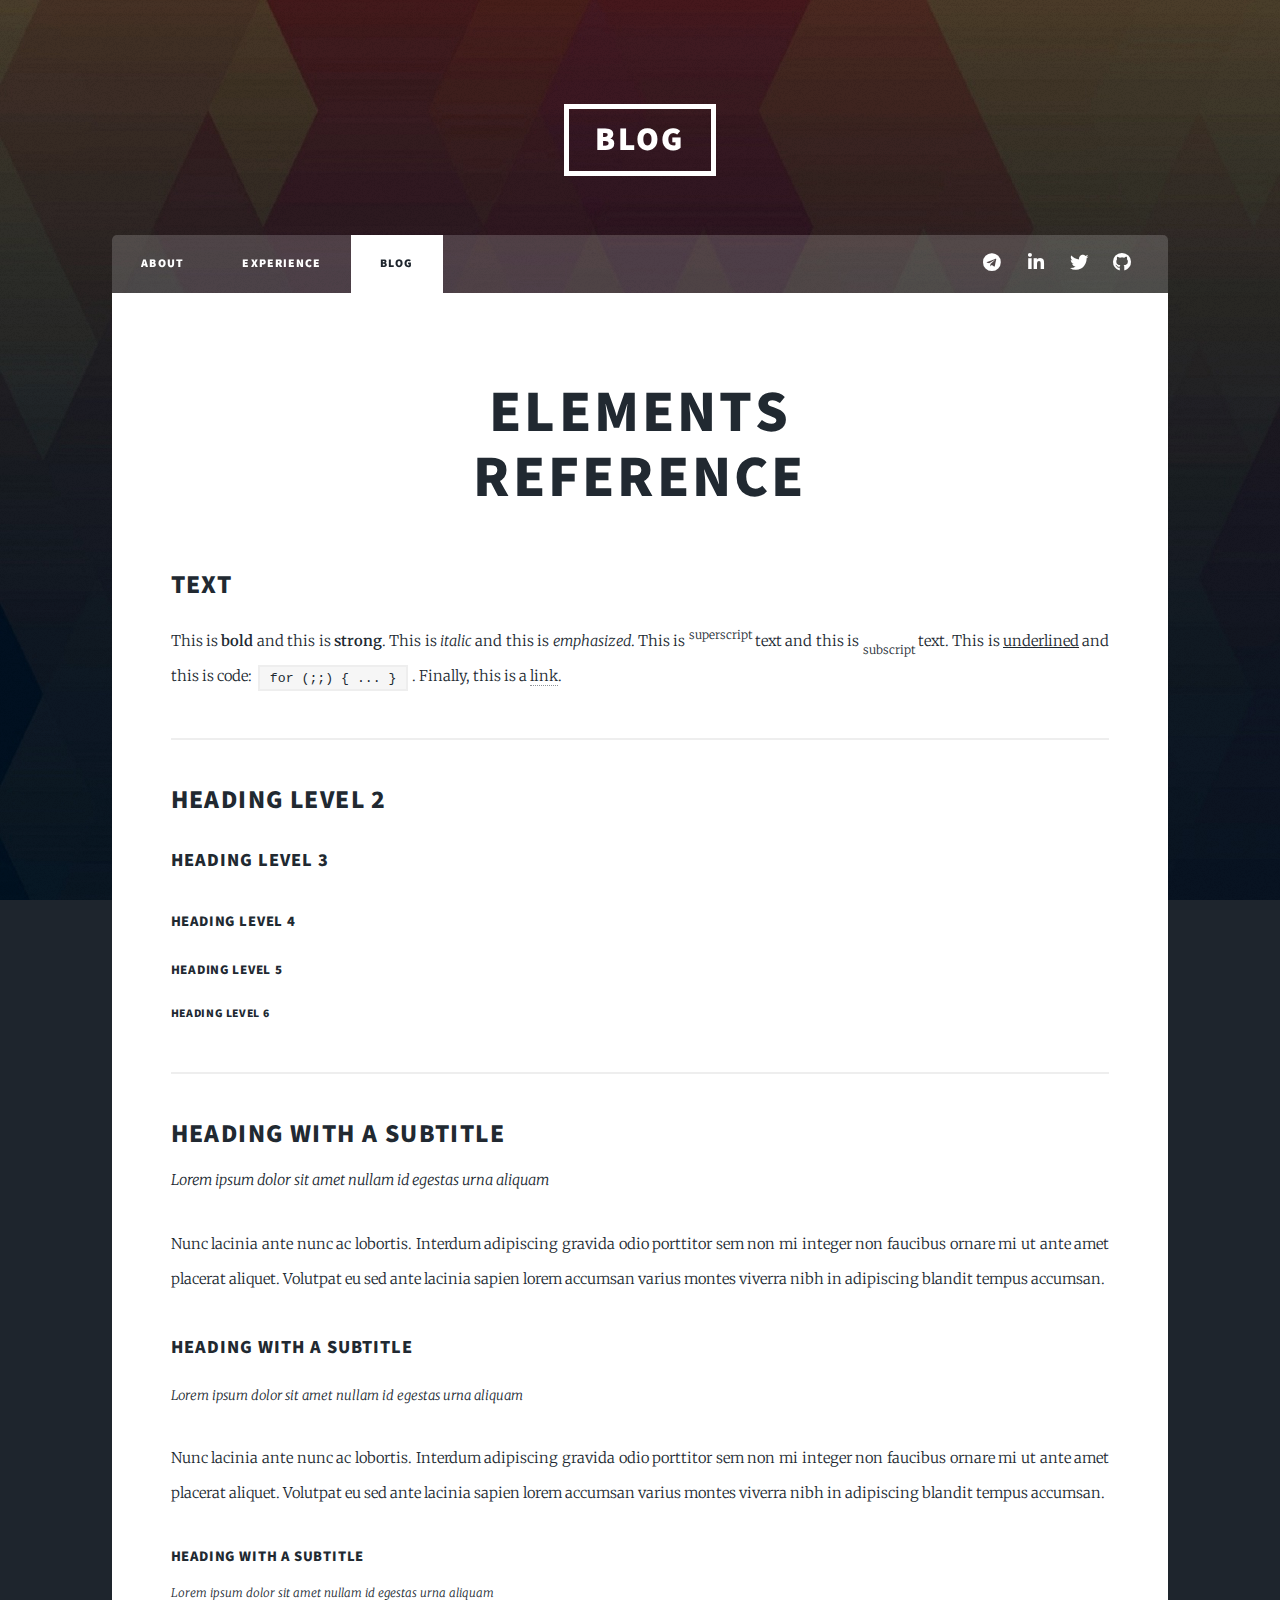
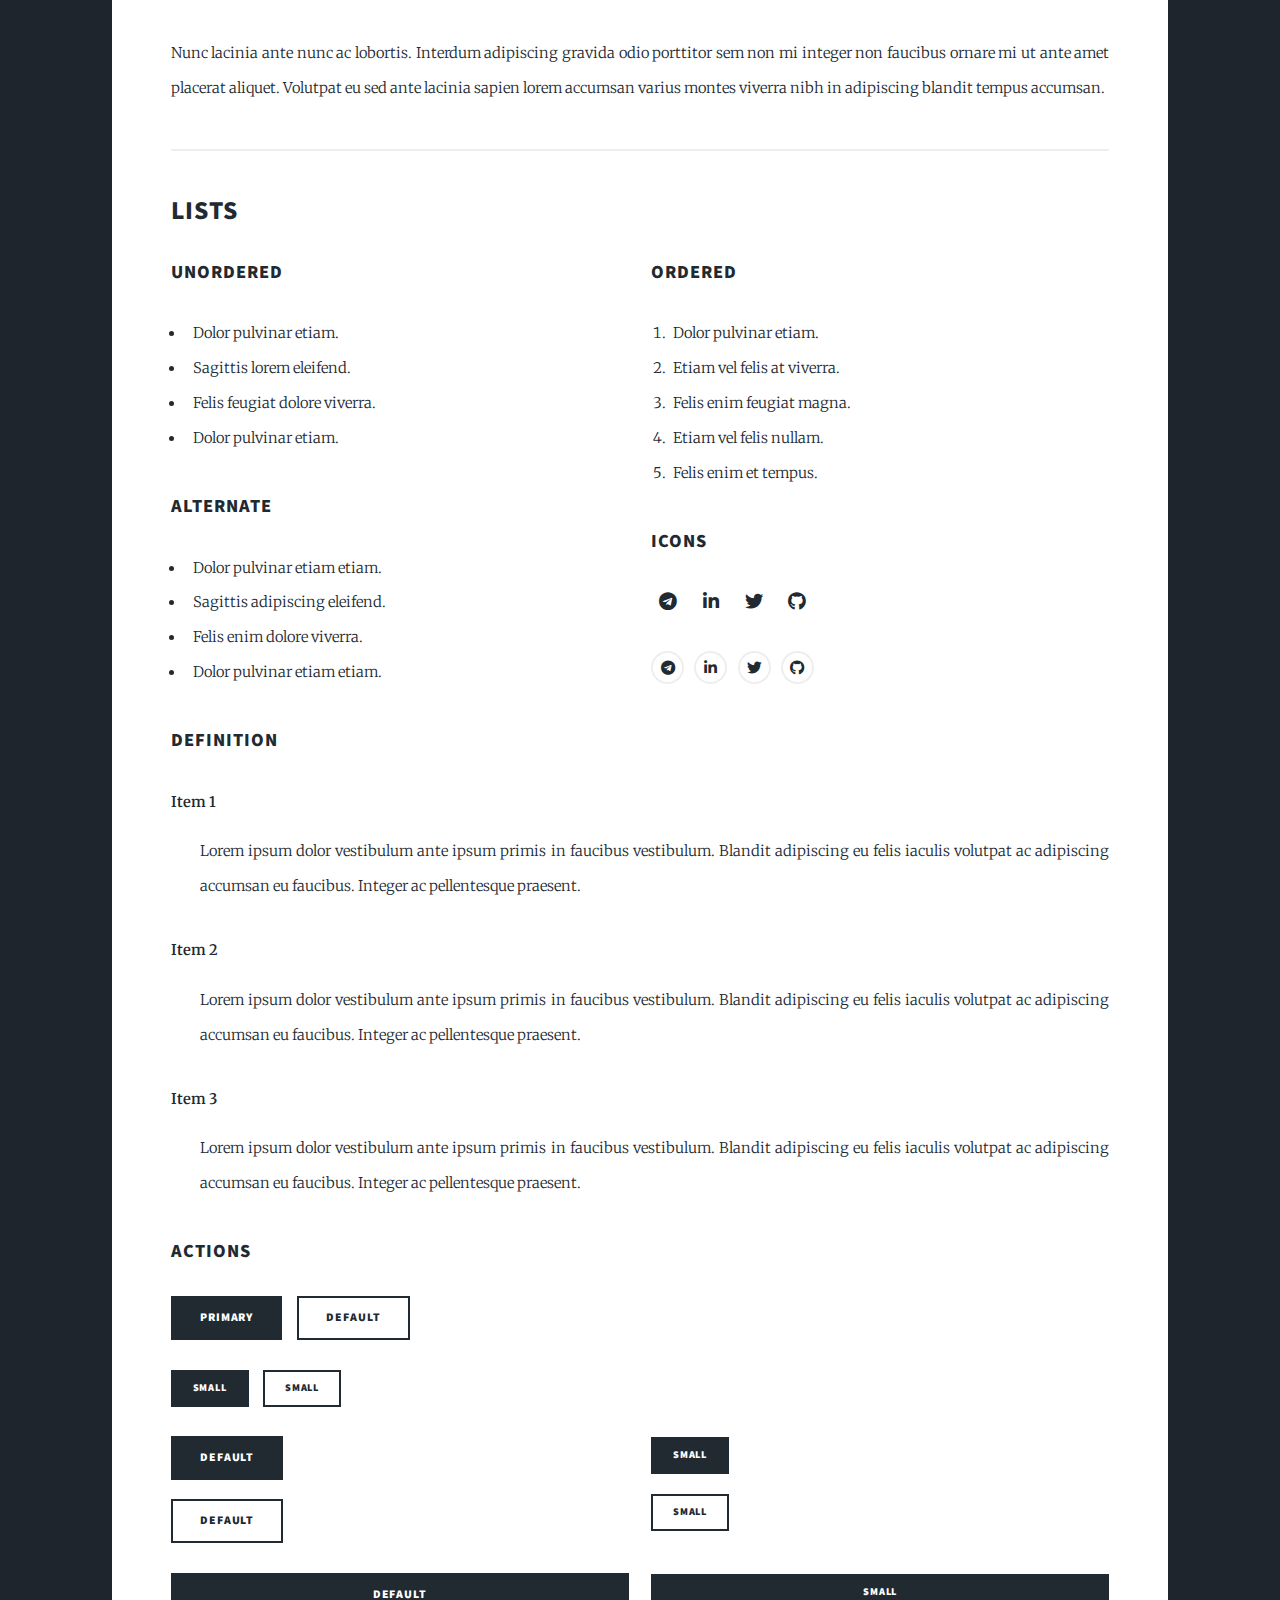
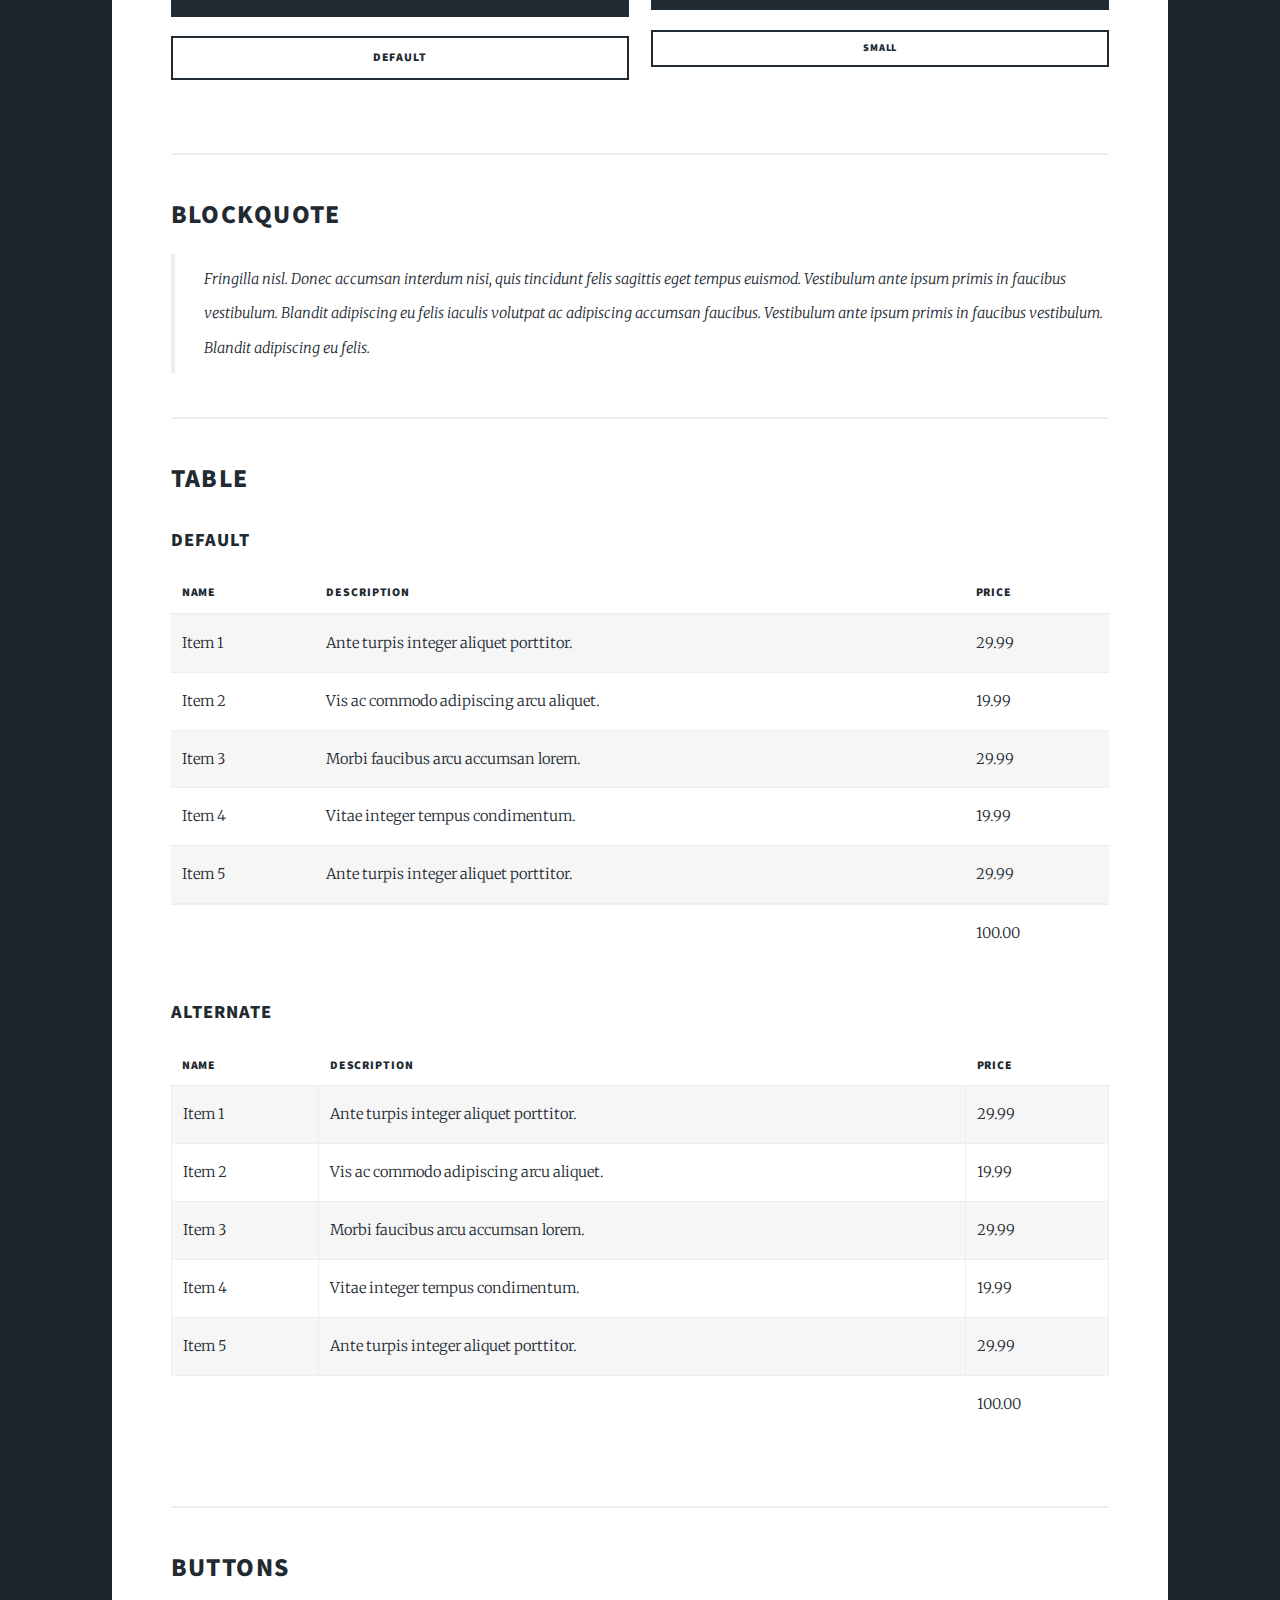
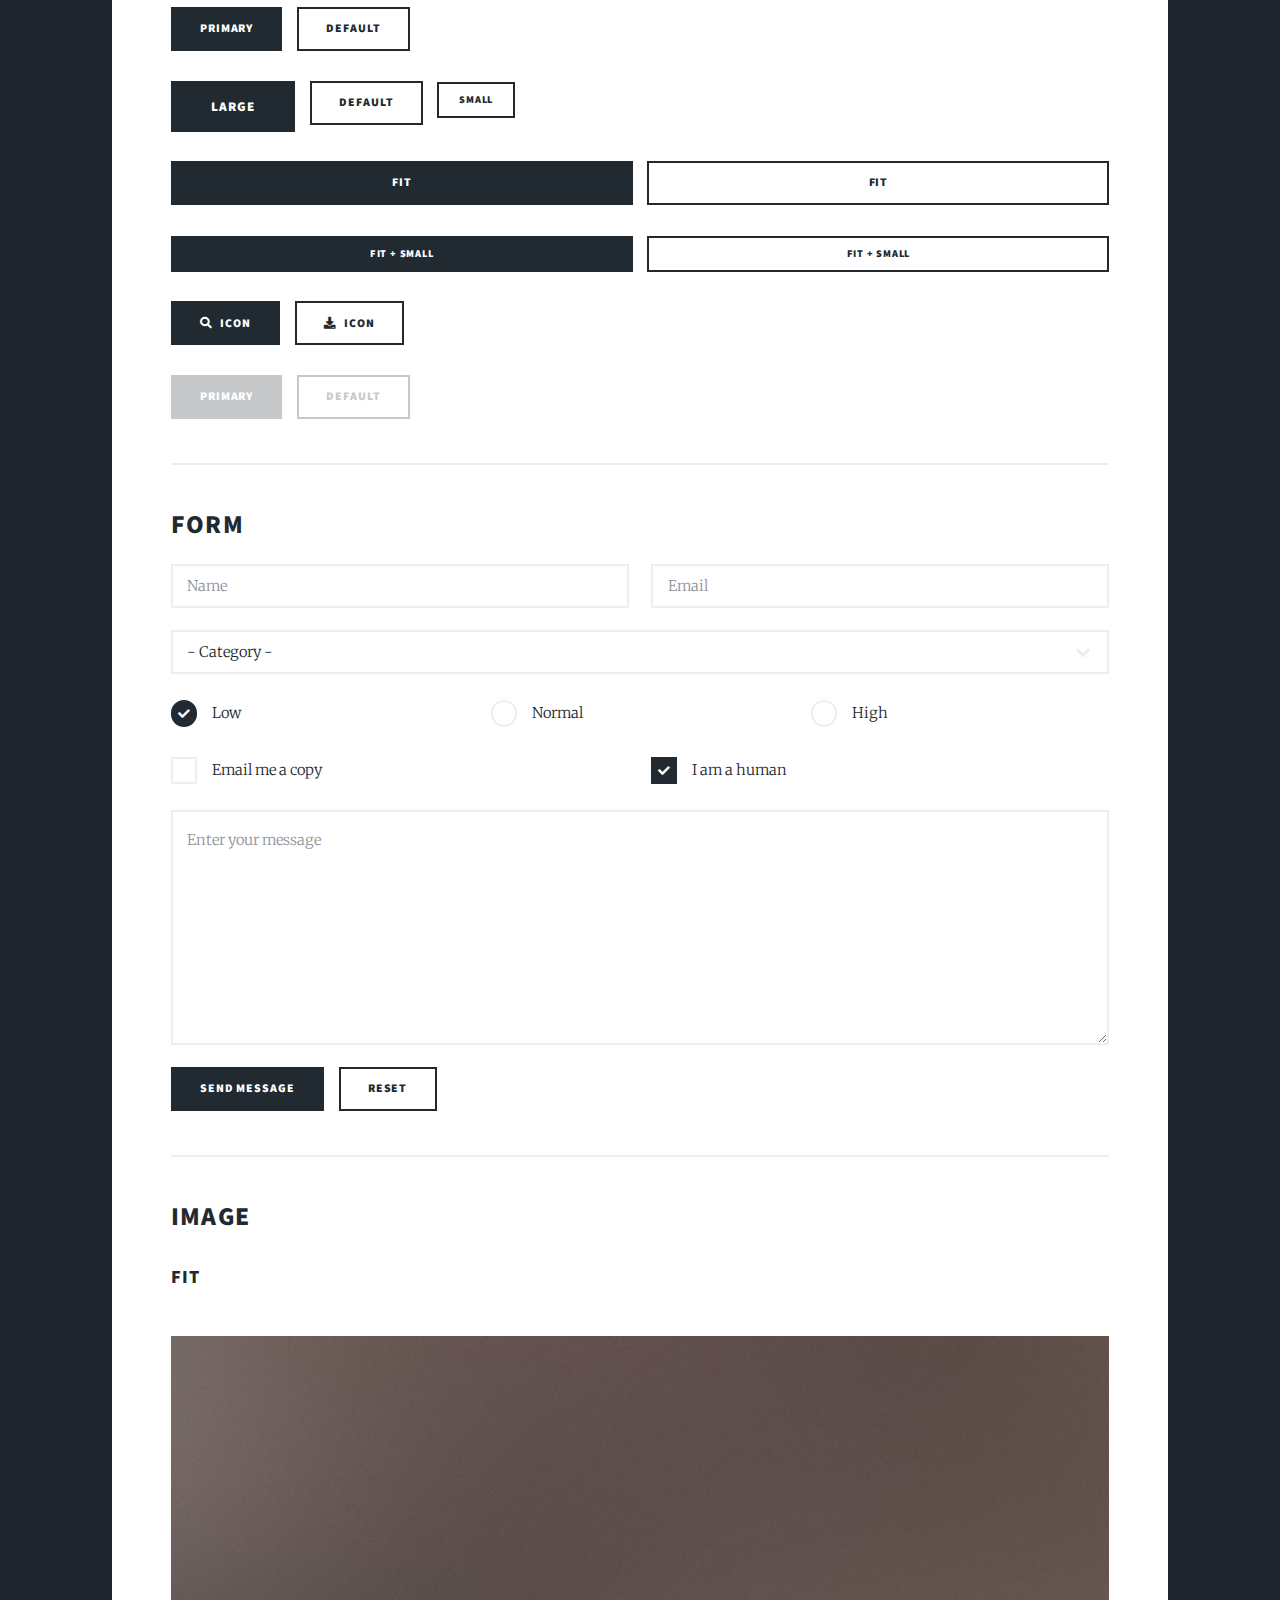
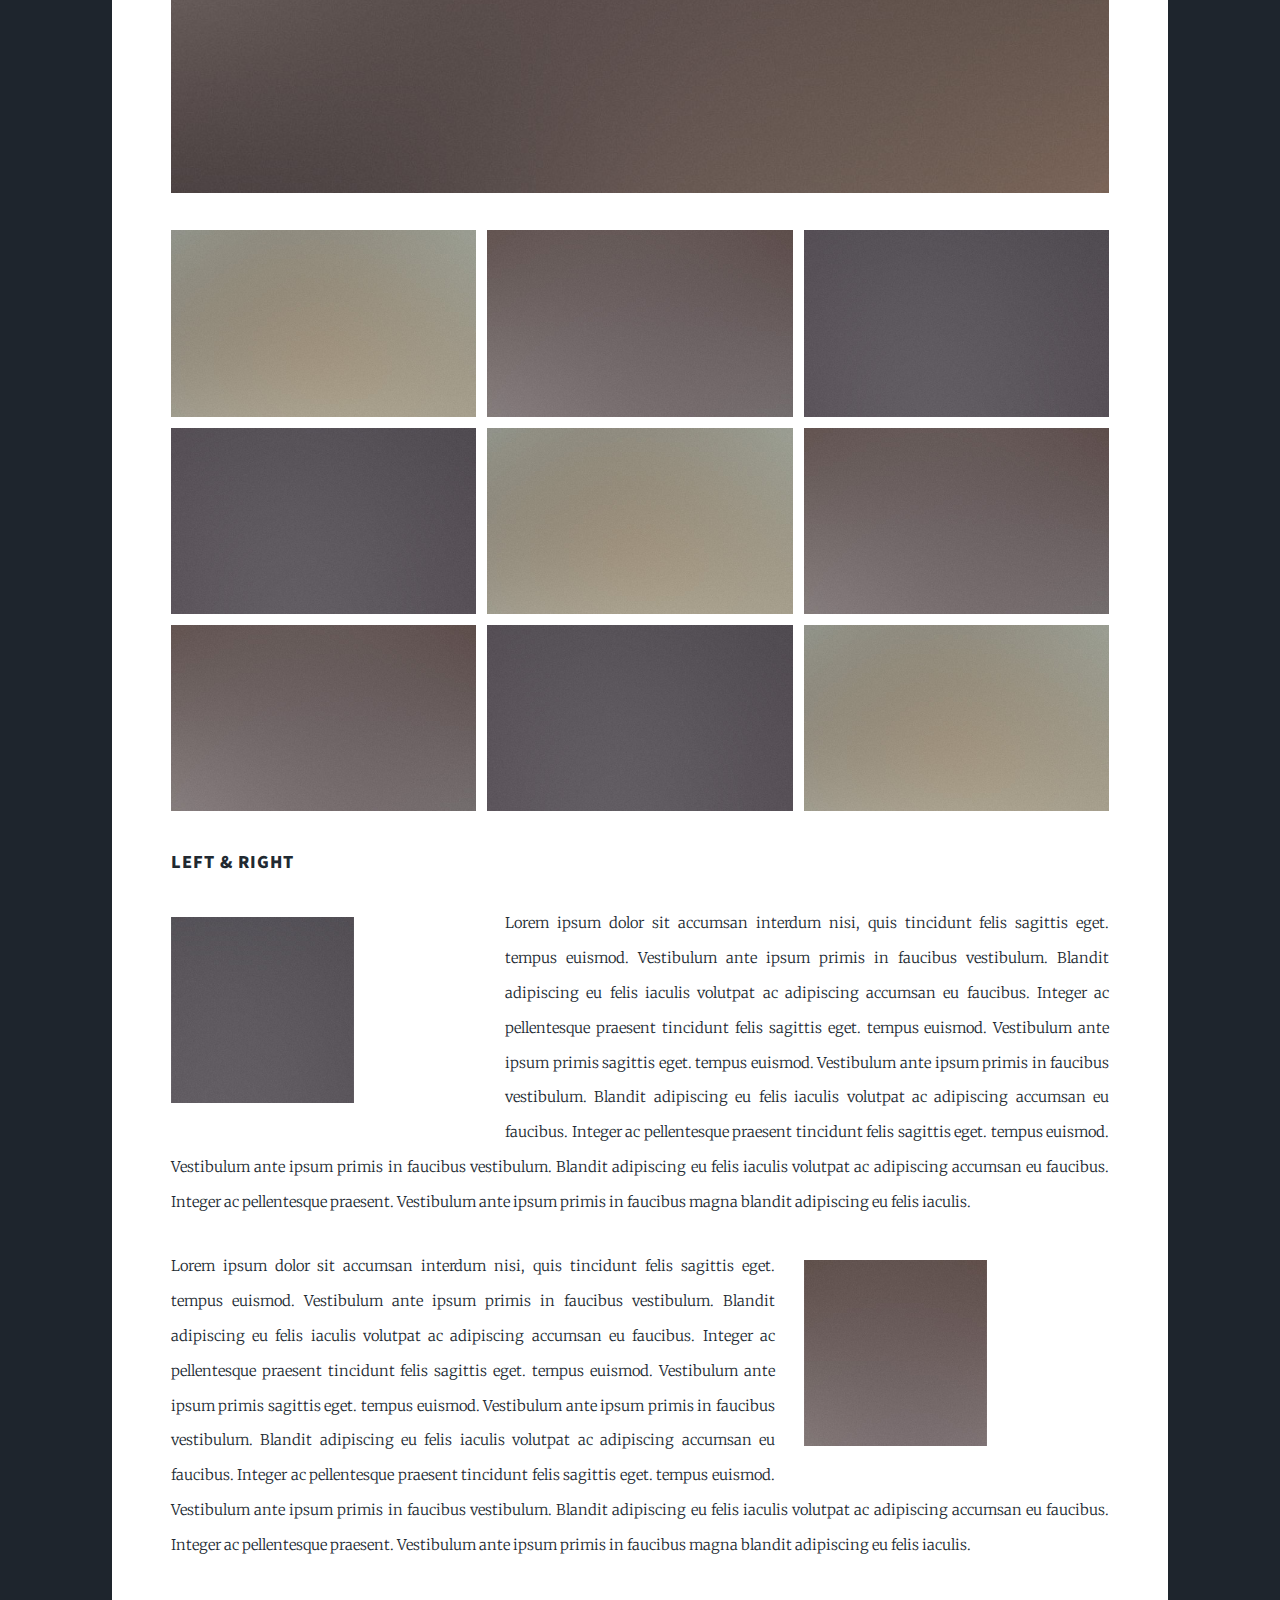
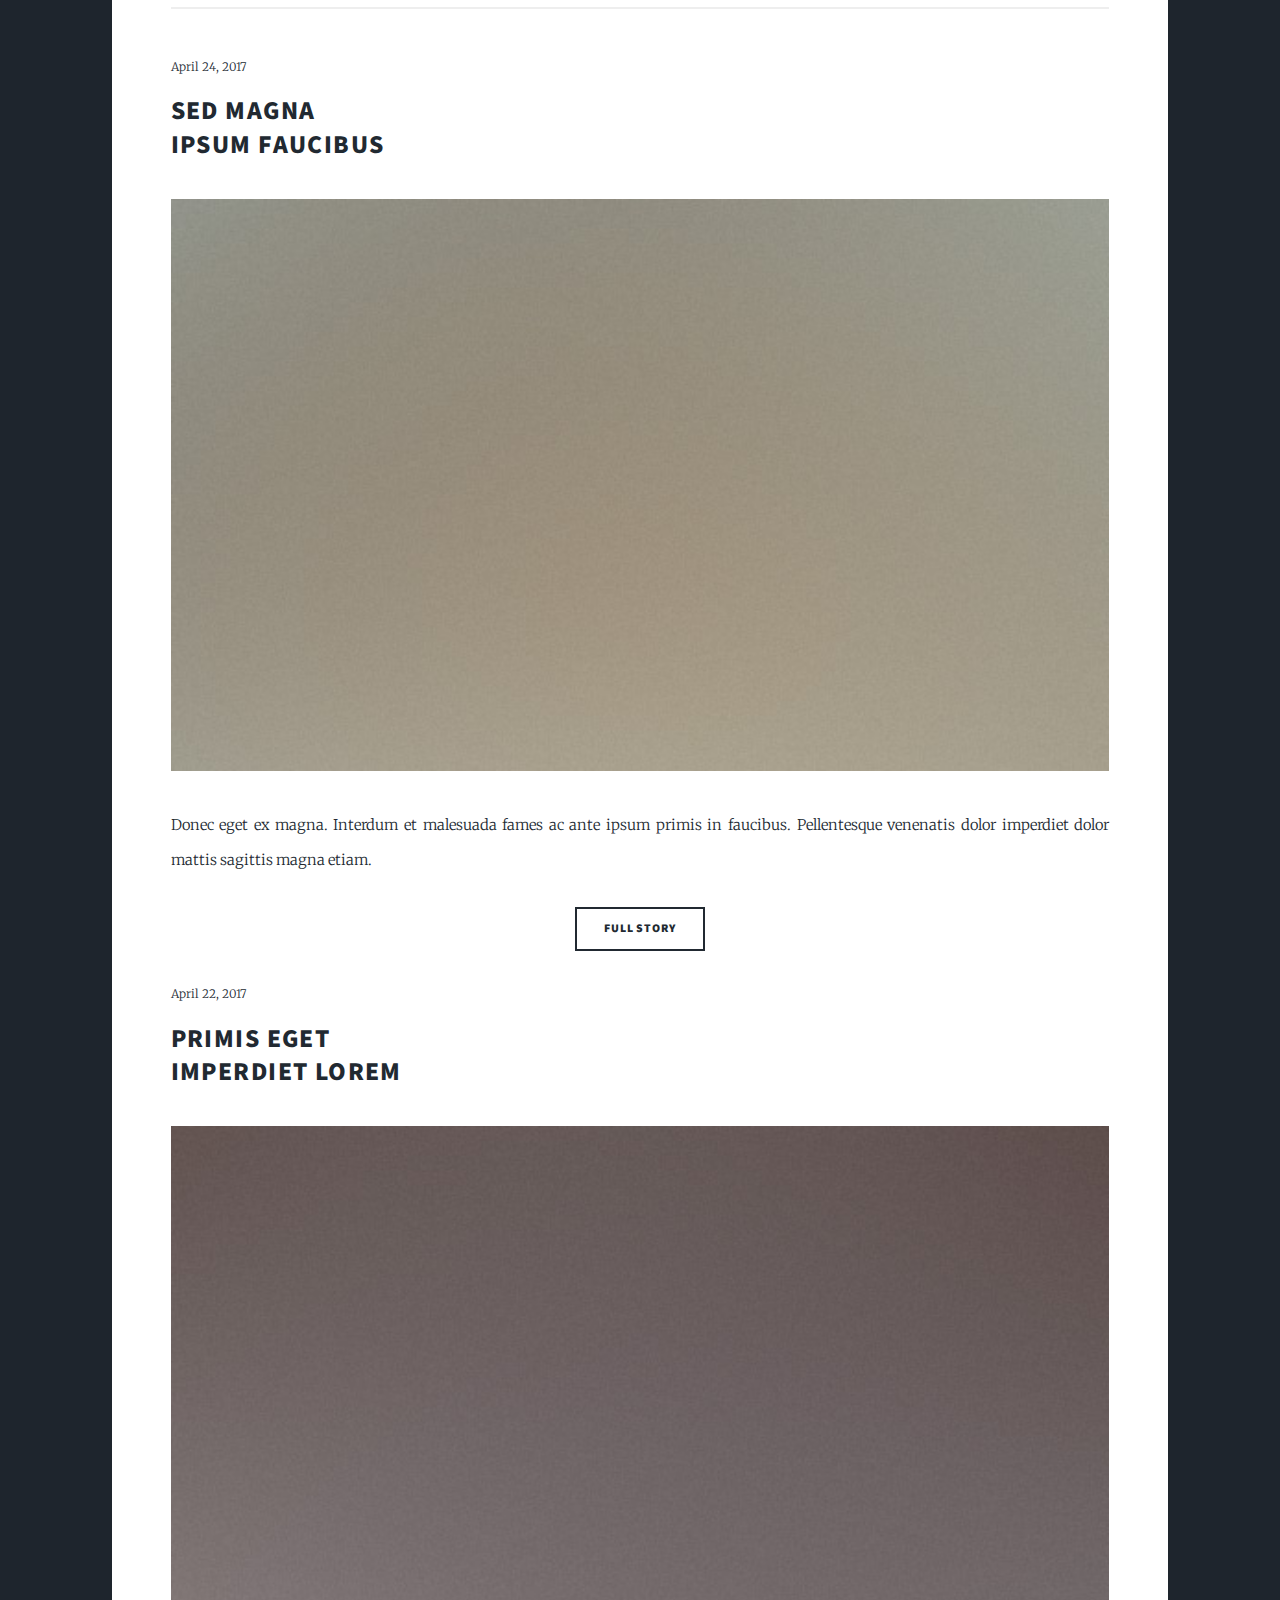
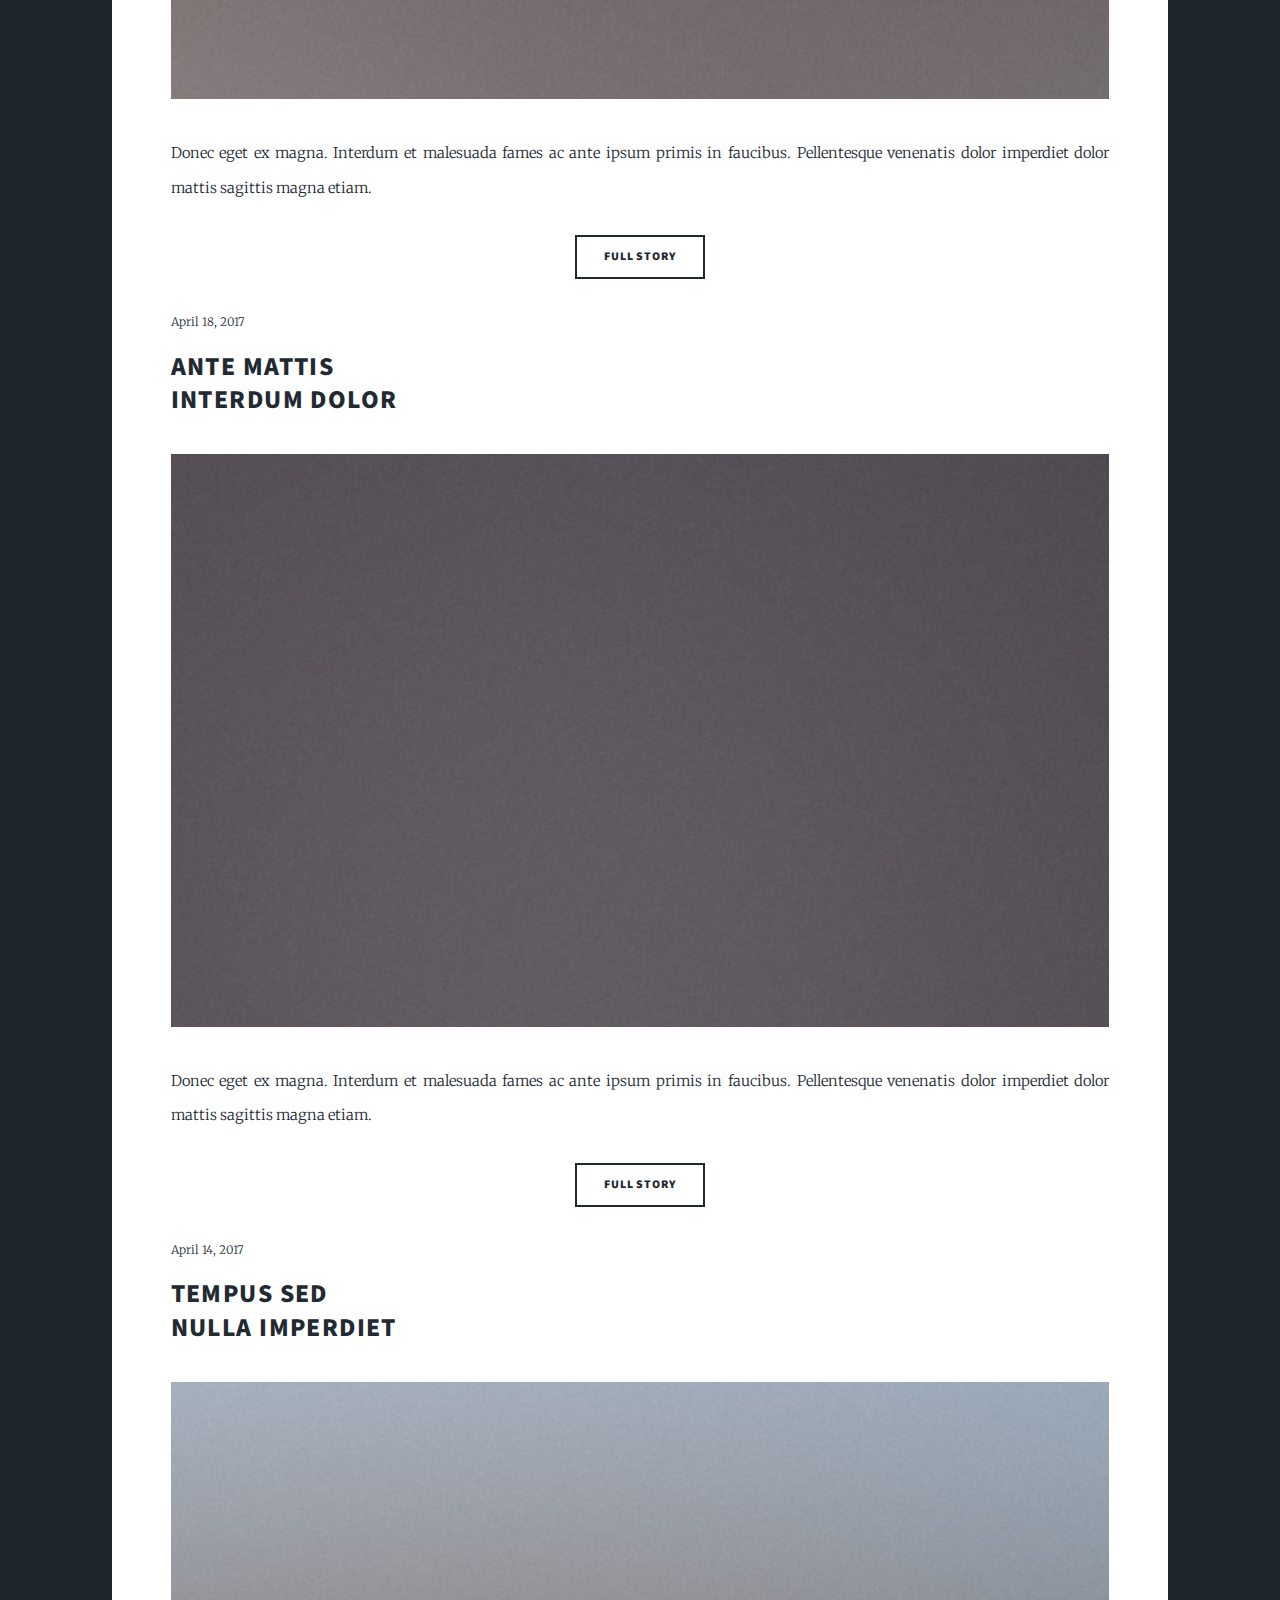
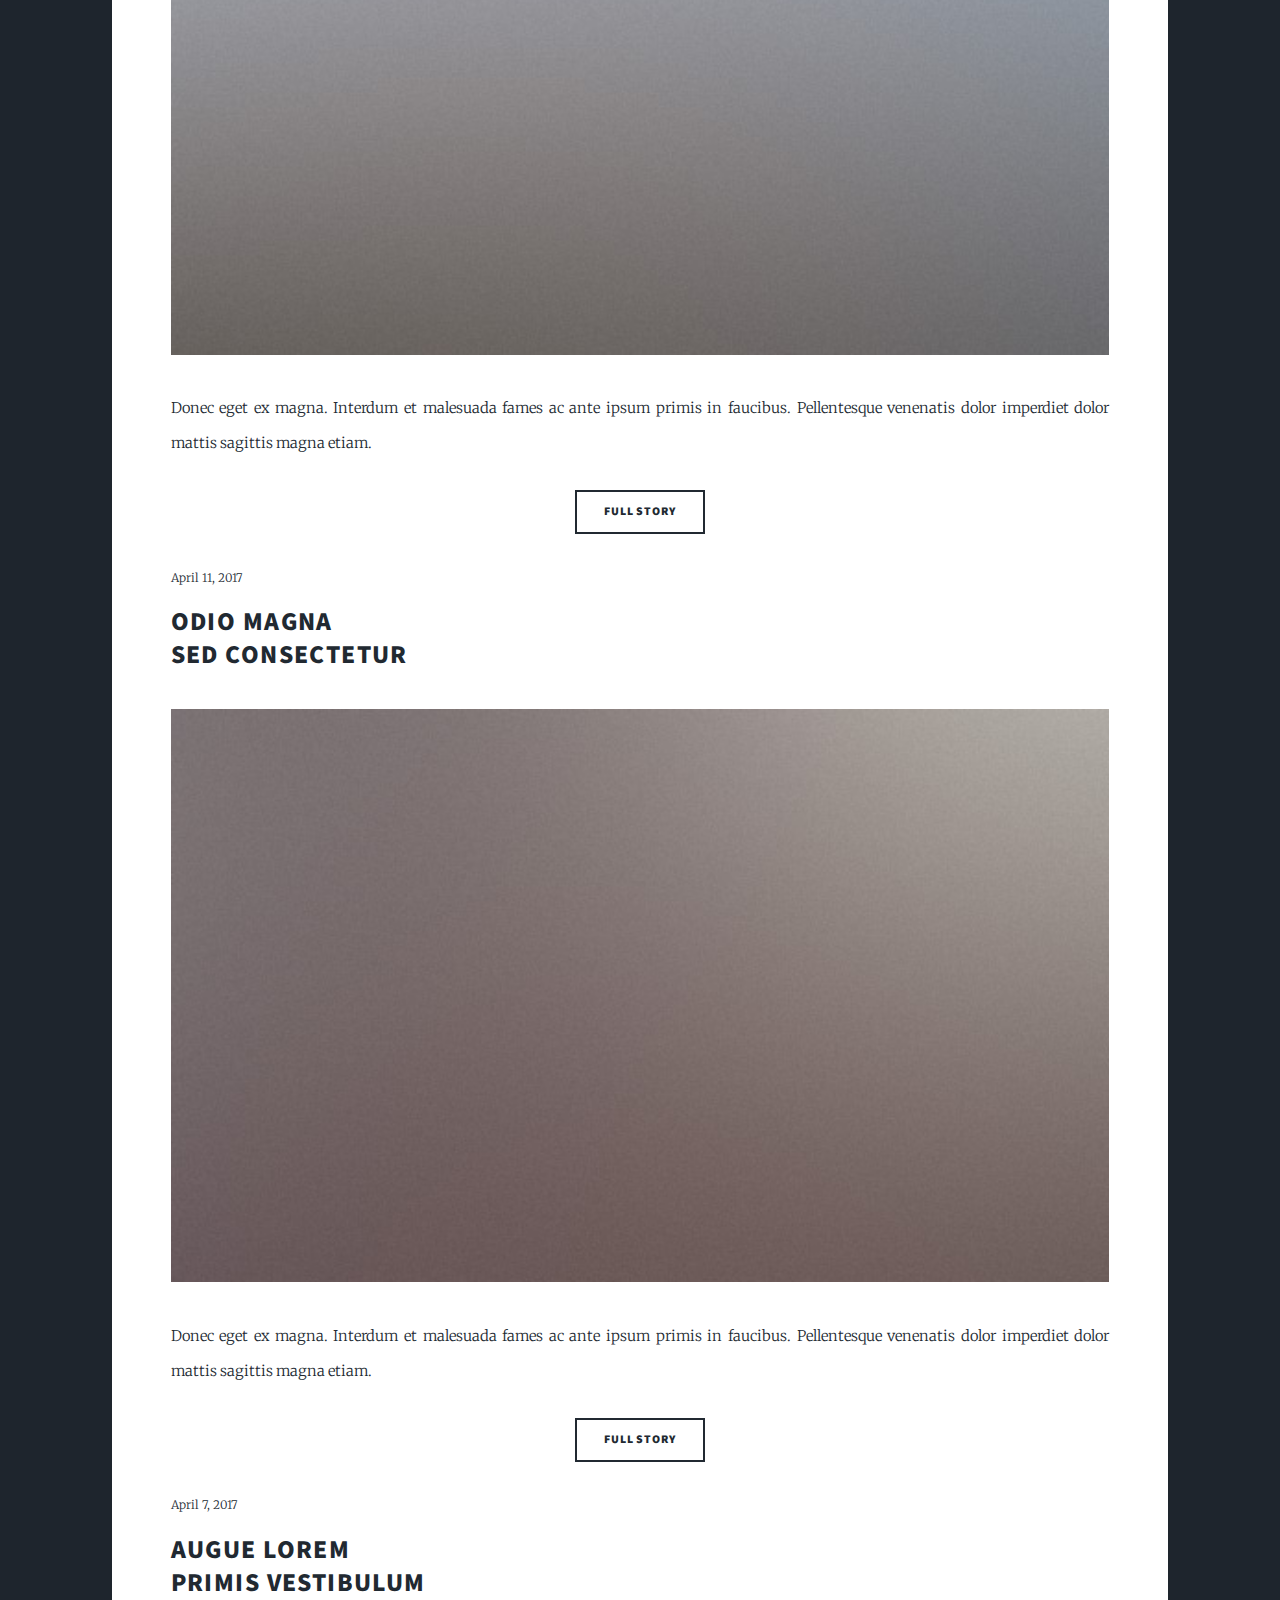
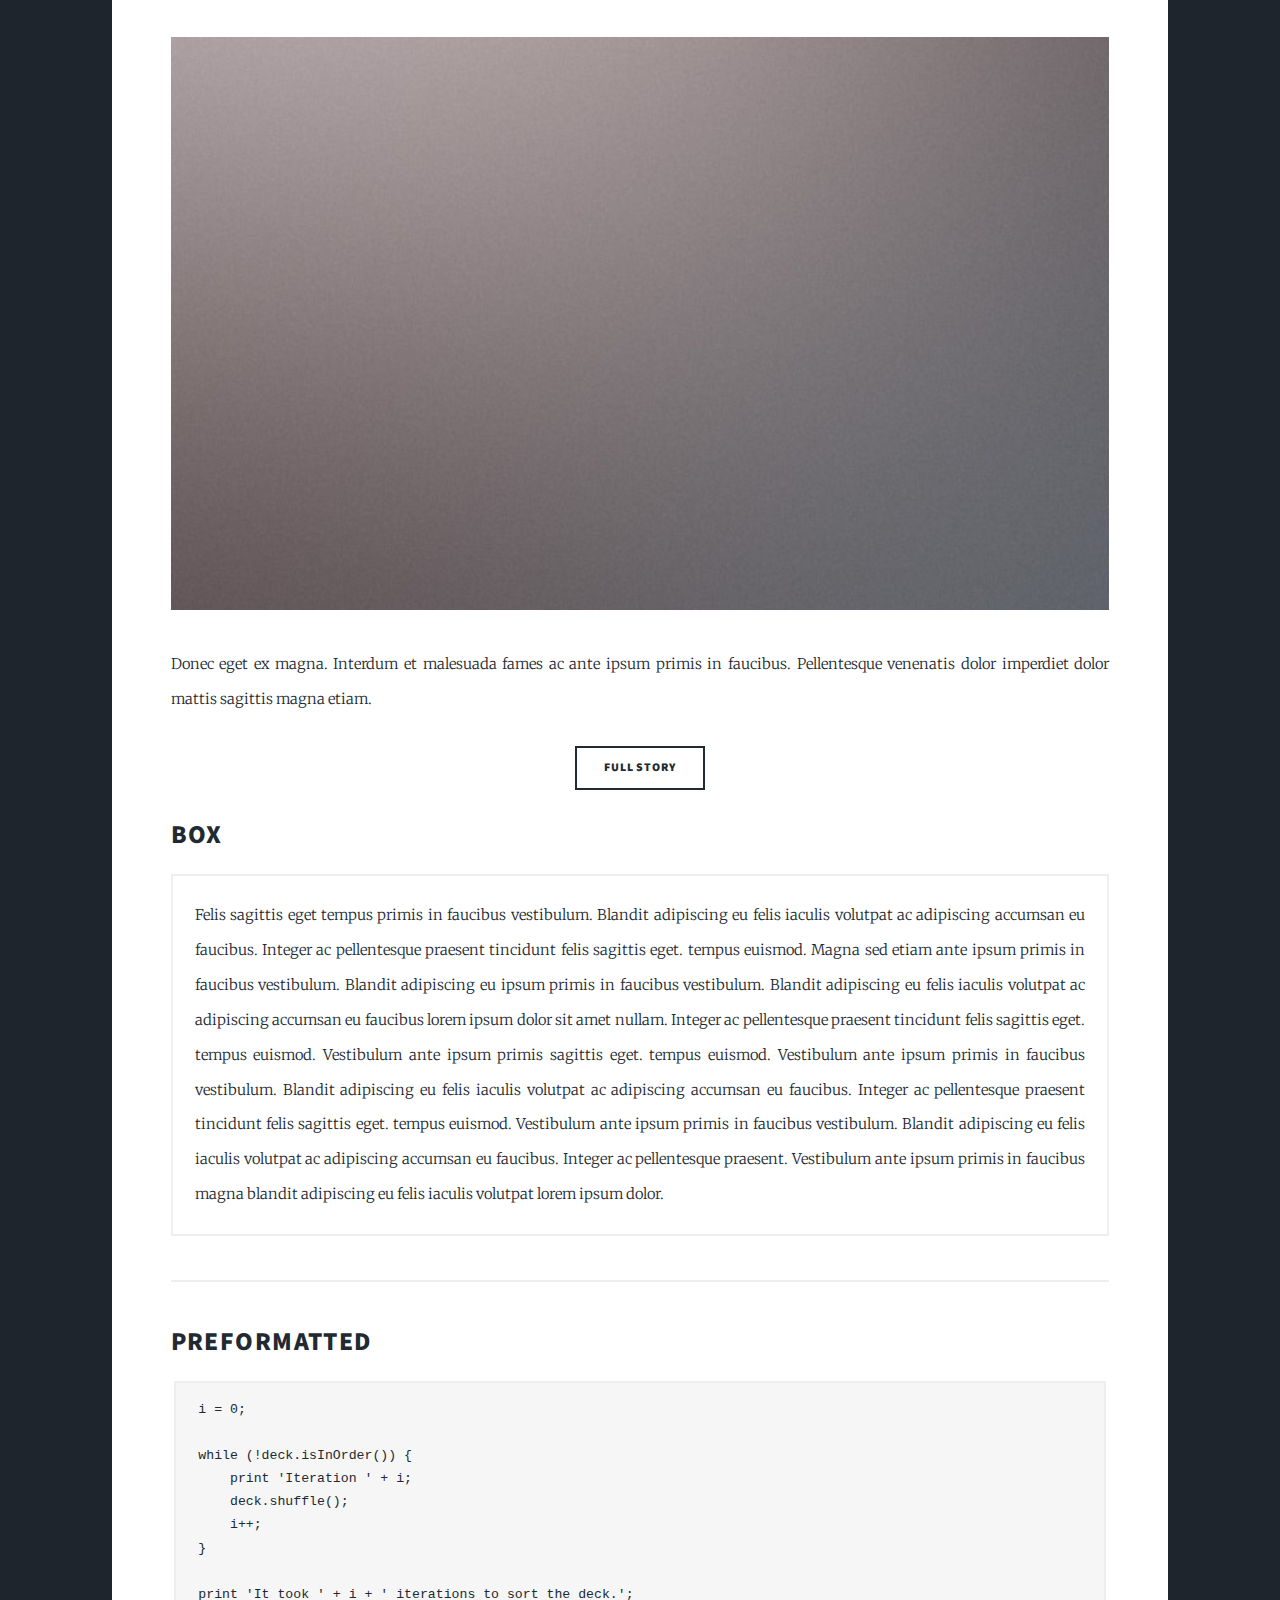
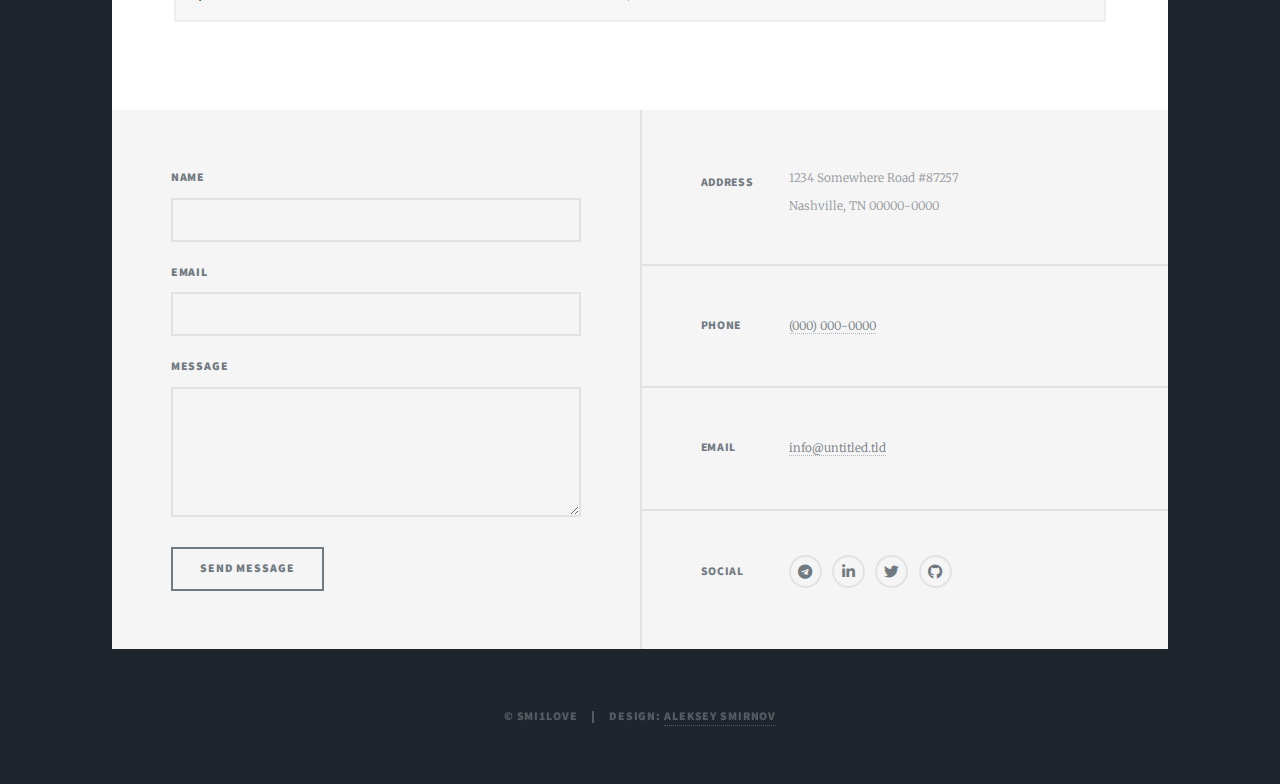
==== commit 69c2ca2f: "update elements" ====
--- a/elements.html
+++ b/elements.html
@@ -14,7 +14,7 @@
 
 				<!-- Header -->
 					<header id="header">
-						<a href="index.html" class="logo">Projects</a>
+						<a href="index.html" class="logo">Blog</a>
 					</header>
 
 				<!-- Nav -->
@@ -22,7 +22,7 @@
 						<ul class="links">
 							<li><a href="index.html">About</a></li>
 							<li><a href="generic.html">Experience</a></li>
-							<li class="active"><a href="elements.html">Projects</a></li>
+							<li class="active"><a href="elements.html">Blog</a></li>
 						</ul>
 						<ul class="icons">
 							<li><a href="https://t.me/sm1love" target="_blank" class="icon brands fa-telegram"><span class="label">Telegram</span></a></li>
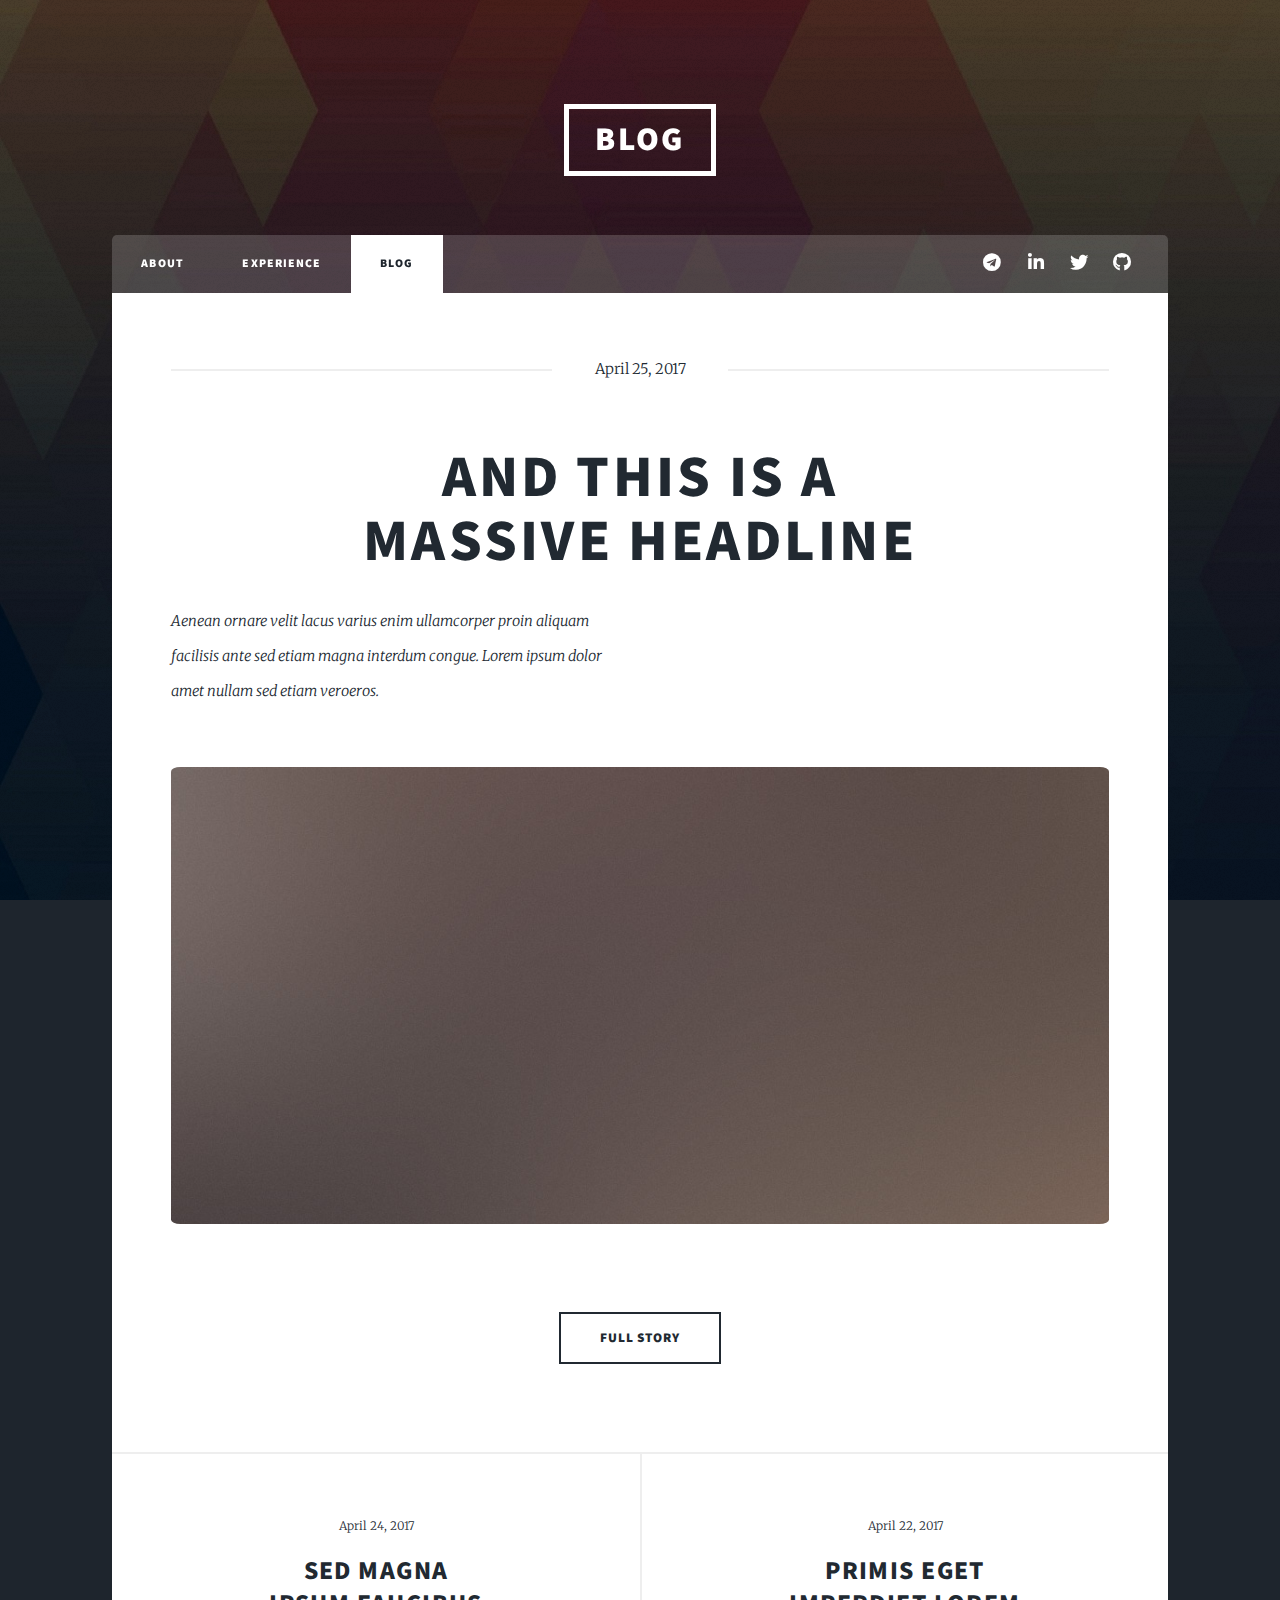
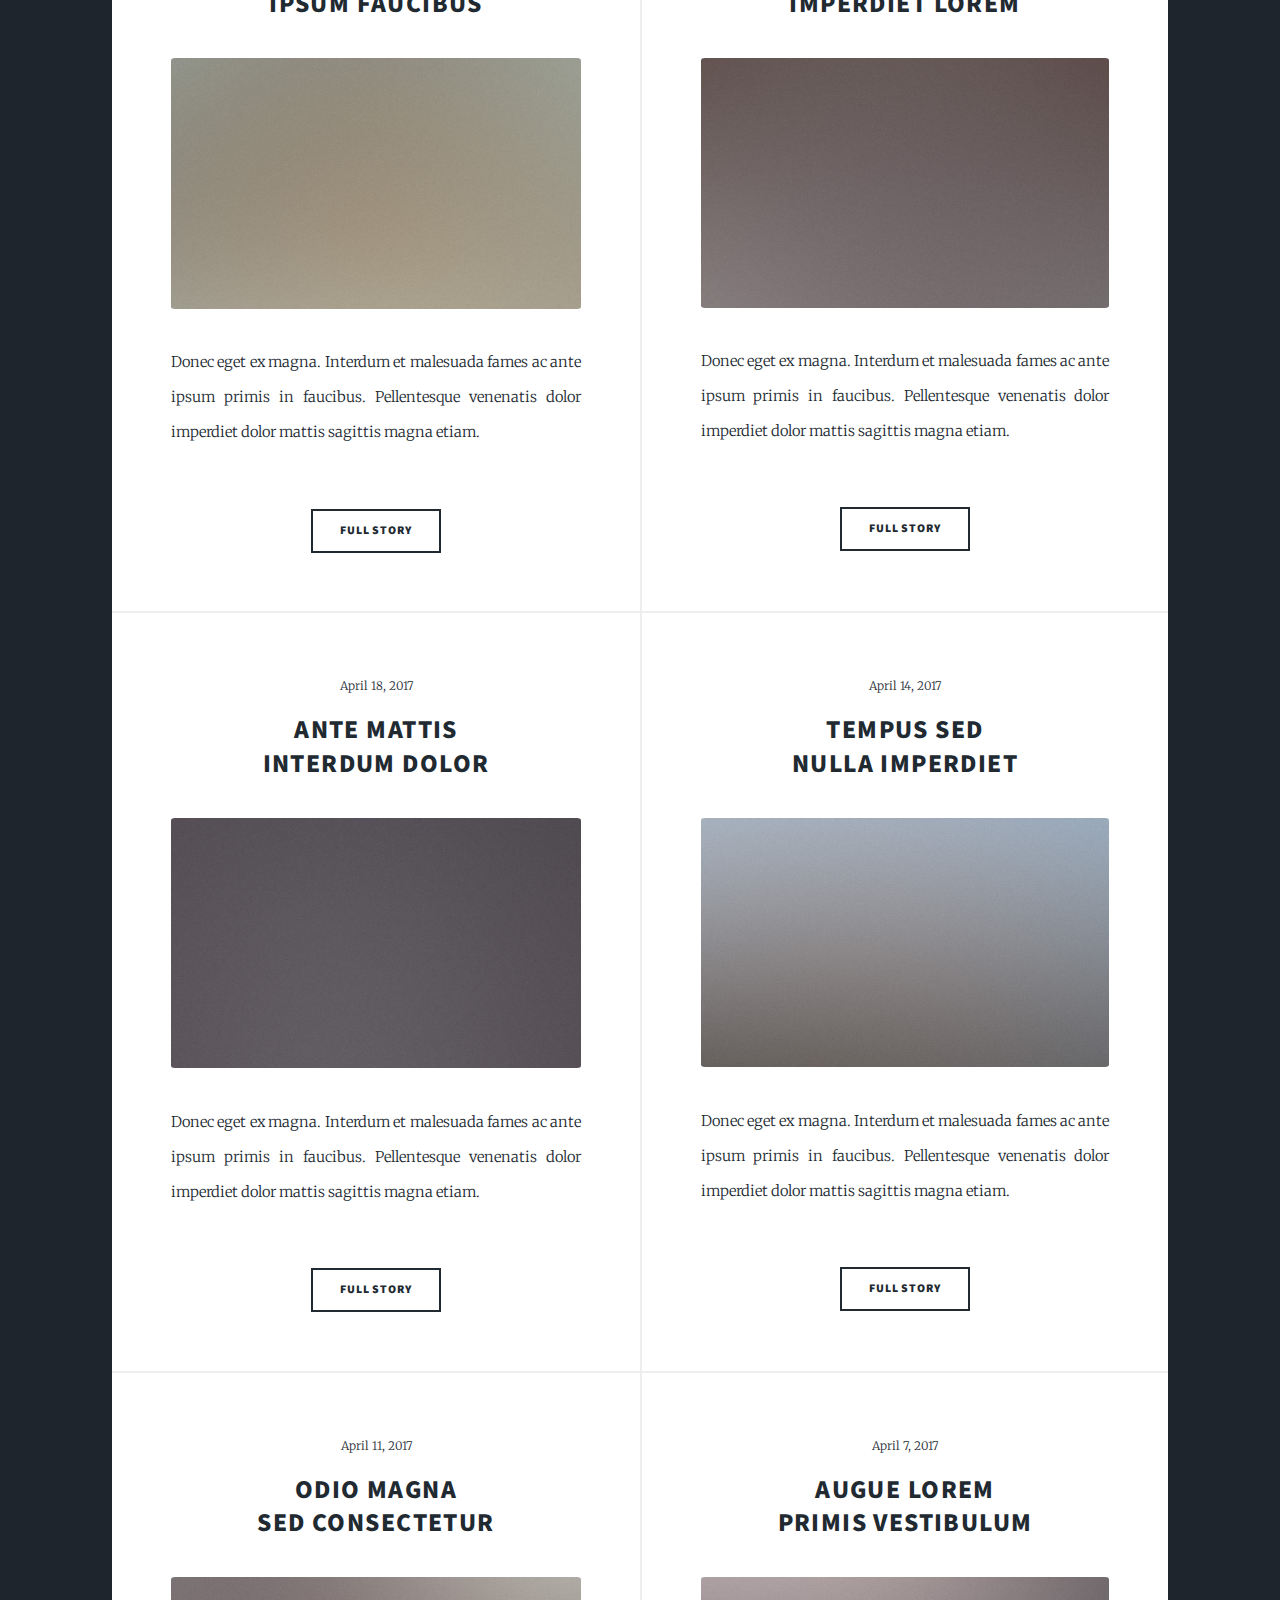
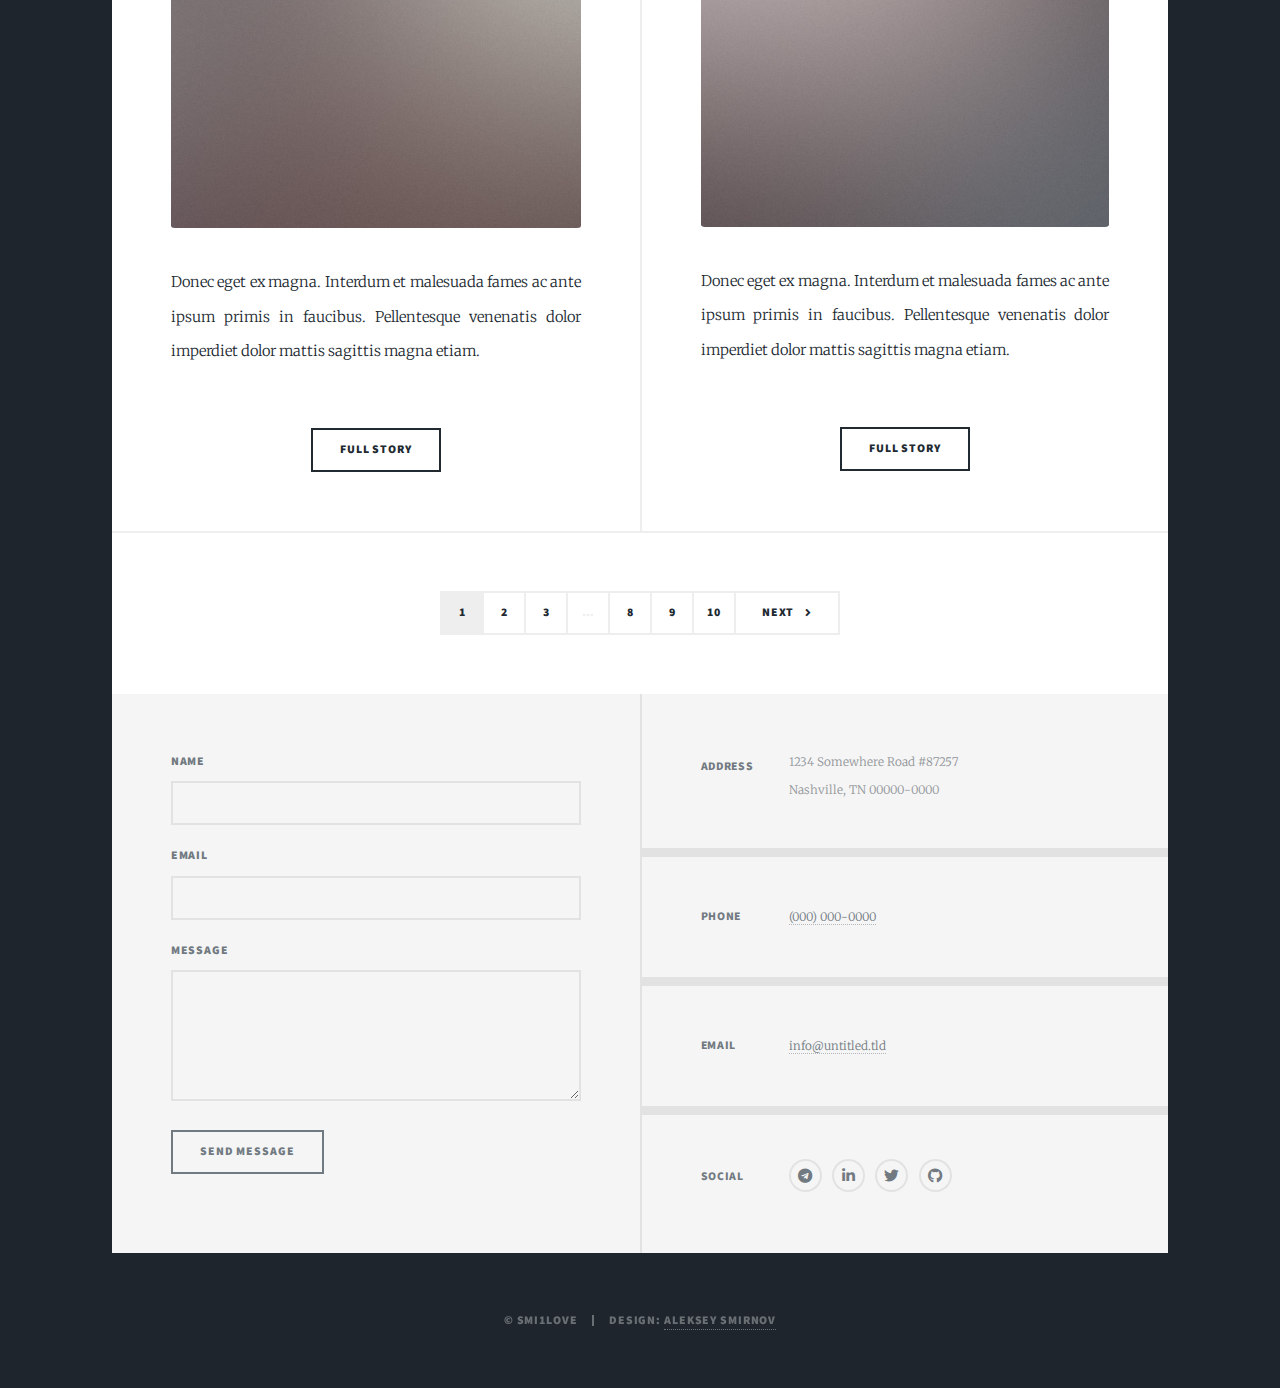
==== commit 36f3a3c0: "update ui footer and experience page" ====
--- a/elements.html
+++ b/elements.html
@@ -33,516 +33,163 @@
 					</nav>
 
 				<!-- Main -->
-					<div id="main">
-
-						<!-- Post -->
-							<section class="post">
-								<header class="major">
-									<h1>Elements<br />
-									Reference</h1>
-								</header>
-
-								<!-- Text stuff -->
-									<h2>Text</h2>
-									<p>This is <b>bold</b> and this is <strong>strong</strong>. This is <i>italic</i> and this is <em>emphasized</em>.
-									This is <sup>superscript</sup> text and this is <sub>subscript</sub> text.
-									This is <u>underlined</u> and this is code: <code>for (;;) { ... }</code>.
-									Finally, this is a <a href="#">link</a>.</p>
-									<hr />
-									<h2>Heading Level 2</h2>
-									<h3>Heading Level 3</h3>
-									<h4>Heading Level 4</h4>
-									<h5>Heading Level 5</h5>
-									<h6>Heading Level 6</h6>
-									<hr />
-									<header>
-										<h2>Heading with a Subtitle</h2>
-										<p>Lorem ipsum dolor sit amet nullam id egestas urna aliquam</p>
-									</header>
-									<p>Nunc lacinia ante nunc ac lobortis. Interdum adipiscing gravida odio porttitor sem non mi integer non faucibus ornare mi ut ante amet placerat aliquet. Volutpat eu sed ante lacinia sapien lorem accumsan varius montes viverra nibh in adipiscing blandit tempus accumsan.</p>
-									<header>
-										<h3>Heading with a Subtitle</h3>
-										<p>Lorem ipsum dolor sit amet nullam id egestas urna aliquam</p>
-									</header>
-									<p>Nunc lacinia ante nunc ac lobortis. Interdum adipiscing gravida odio porttitor sem non mi integer non faucibus ornare mi ut ante amet placerat aliquet. Volutpat eu sed ante lacinia sapien lorem accumsan varius montes viverra nibh in adipiscing blandit tempus accumsan.</p>
-									<header>
-										<h4>Heading with a Subtitle</h4>
-										<p>Lorem ipsum dolor sit amet nullam id egestas urna aliquam</p>
-									</header>
-									<p>Nunc lacinia ante nunc ac lobortis. Interdum adipiscing gravida odio porttitor sem non mi integer non faucibus ornare mi ut ante amet placerat aliquet. Volutpat eu sed ante lacinia sapien lorem accumsan varius montes viverra nibh in adipiscing blandit tempus accumsan.</p>
-
-									<hr />
-
-								<!-- Lists -->
-									<h2>Lists</h2>
-									<div class="row">
-										<div class="col-6 col-12-small">
-
-											<h3>Unordered</h3>
-											<ul>
-												<li>Dolor pulvinar etiam.</li>
-												<li>Sagittis lorem eleifend.</li>
-												<li>Felis feugiat dolore viverra.</li>
-												<li>Dolor pulvinar etiam.</li>
-											</ul>
-
-											<h3>Alternate</h3>
-											<ul class="alt">
-												<li>Dolor pulvinar etiam etiam.</li>
-												<li>Sagittis adipiscing eleifend.</li>
-												<li>Felis enim dolore viverra.</li>
-												<li>Dolor pulvinar etiam etiam.</li>
-											</ul>
-
-										</div>
-										<div class="col-6 col-12-small">
-
-											<h3>Ordered</h3>
-											<ol>
-												<li>Dolor pulvinar etiam.</li>
-												<li>Etiam vel felis at viverra.</li>
-												<li>Felis enim feugiat magna.</li>
-												<li>Etiam vel felis nullam.</li>
-												<li>Felis enim et tempus.</li>
-											</ol>
-
-											<h3>Icons</h3>
-											<ul class="icons">
-												<li><a href="https://t.me/sm1love" target="_blank" class="icon brands fa-telegram"><span class="label">Telegram</span></a></li>
-												<li><a href="https://linkedin.com/in/sm1lex" target="_blank" class="icon brands fa-linkedin-in"><span class="label">LinkedIn</span></a></li>
-												<li><a href="https://twitter.com/AISmirnoff" target="_blank" class="icon brands fa-twitter"><span class="label">X-Twitter</span></a></li>
-												<li><a href="https://github.com/sm1lexops" target="_blank" class="icon brands fa-github"><span class="label">Github</span></a></li>
-											</ul>
-											<ul class="icons alt">
-												<li><a href="https://t.me/sm1love" target="_blank" class="icon brands fa-telegram"><span class="label">Telegram</span></a></li>
-												<li><a href="https://linkedin.com/in/sm1lex" target="_blank" class="icon brands fa-linkedin-in"><span class="label">LinkedIn</span></a></li>
-												<li><a href="https://twitter.com/AISmirnoff" target="_blank" class="icon brands fa-twitter"><span class="label">X-Twitter</span></a></li>
-												<li><a href="https://github.com/sm1lexops" target="_blank" class="icon brands fa-github"><span class="label">Github</span></a></li>
-											</ul>
-
-										</div>
-									</div>
-									<h3>Definition</h3>
-									<dl>
-										<dt>Item 1</dt>
-										<dd>
-											<p>Lorem ipsum dolor vestibulum ante ipsum primis in faucibus vestibulum. Blandit adipiscing eu felis iaculis volutpat ac adipiscing accumsan eu faucibus. Integer ac pellentesque praesent.</p>
-										</dd>
-										<dt>Item 2</dt>
-										<dd>
-											<p>Lorem ipsum dolor vestibulum ante ipsum primis in faucibus vestibulum. Blandit adipiscing eu felis iaculis volutpat ac adipiscing accumsan eu faucibus. Integer ac pellentesque praesent.</p>
-										</dd>
-										<dt>Item 3</dt>
-										<dd>
-											<p>Lorem ipsum dolor vestibulum ante ipsum primis in faucibus vestibulum. Blandit adipiscing eu felis iaculis volutpat ac adipiscing accumsan eu faucibus. Integer ac pellentesque praesent.</p>
-										</dd>
-									</dl>
-
-									<h3>Actions</h3>
-									<ul class="actions">
-										<li><a href="#" class="button primary">Primary</a></li>
-										<li><a href="#" class="button">Default</a></li>
-									</ul>
-									<ul class="actions small">
-										<li><a href="#" class="button primary small">Small</a></li>
-										<li><a href="#" class="button small">Small</a></li>
-									</ul>
-									<div class="row">
-										<div class="col-6 col-12-small">
-											<ul class="actions stacked">
-												<li><a href="#" class="button primary">Default</a></li>
-												<li><a href="#" class="button">Default</a></li>
-											</ul>
-										</div>
-										<div class="col-6 col-12-small">
-											<ul class="actions stacked">
-												<li><a href="#" class="button primary small">Small</a></li>
-												<li><a href="#" class="button small">Small</a></li>
-											</ul>
-										</div>
-									</div>
-									<div class="row">
-										<div class="col-6 col-12-small">
-											<ul class="actions stacked">
-												<li><a href="#" class="button primary fit">Default</a></li>
-												<li><a href="#" class="button fit">Default</a></li>
-											</ul>
-										</div>
-										<div class="col-6 col-12-small">
-											<ul class="actions stacked">
-												<li><a href="#" class="button primary small fit">Small</a></li>
-												<li><a href="#" class="button small fit">Small</a></li>
-											</ul>
-										</div>
-									</div>
-
-									<hr />
-
-								<!-- Blockquote -->
-									<h2>Blockquote</h2>
-									<blockquote>Fringilla nisl. Donec accumsan interdum nisi, quis tincidunt felis sagittis eget tempus euismod. Vestibulum ante ipsum primis in faucibus vestibulum. Blandit adipiscing eu felis iaculis volutpat ac adipiscing accumsan faucibus. Vestibulum ante ipsum primis in faucibus vestibulum. Blandit adipiscing eu felis.</blockquote>
-
-									<hr />
-
-								<!-- Table -->
-									<h2>Table</h2>
-
-									<h3>Default</h3>
-									<div class="table-wrapper">
-										<table>
-											<thead>
-												<tr>
-													<th>Name</th>
-													<th>Description</th>
-													<th>Price</th>
-												</tr>
-											</thead>
-											<tbody>
-												<tr>
-													<td>Item 1</td>
-													<td>Ante turpis integer aliquet porttitor.</td>
-													<td>29.99</td>
-												</tr>
-												<tr>
-													<td>Item 2</td>
-													<td>Vis ac commodo adipiscing arcu aliquet.</td>
-													<td>19.99</td>
-												</tr>
-												<tr>
-													<td>Item 3</td>
-													<td> Morbi faucibus arcu accumsan lorem.</td>
-													<td>29.99</td>
-												</tr>
-												<tr>
-													<td>Item 4</td>
-													<td>Vitae integer tempus condimentum.</td>
-													<td>19.99</td>
-												</tr>
-												<tr>
-													<td>Item 5</td>
-													<td>Ante turpis integer aliquet porttitor.</td>
-													<td>29.99</td>
-												</tr>
-											</tbody>
-											<tfoot>
-												<tr>
-													<td colspan="2"></td>
-													<td>100.00</td>
-												</tr>
-											</tfoot>
-										</table>
-									</div>
-
-									<h3>Alternate</h3>
-									<div class="table-wrapper">
-										<table class="alt">
-											<thead>
-												<tr>
-													<th>Name</th>
-													<th>Description</th>
-													<th>Price</th>
-												</tr>
-											</thead>
-											<tbody>
-												<tr>
-													<td>Item 1</td>
-													<td>Ante turpis integer aliquet porttitor.</td>
-													<td>29.99</td>
-												</tr>
-												<tr>
-													<td>Item 2</td>
-													<td>Vis ac commodo adipiscing arcu aliquet.</td>
-													<td>19.99</td>
-												</tr>
-												<tr>
-													<td>Item 3</td>
-													<td> Morbi faucibus arcu accumsan lorem.</td>
-													<td>29.99</td>
-												</tr>
-												<tr>
-													<td>Item 4</td>
-													<td>Vitae integer tempus condimentum.</td>
-													<td>19.99</td>
-												</tr>
-												<tr>
-													<td>Item 5</td>
-													<td>Ante turpis integer aliquet porttitor.</td>
-													<td>29.99</td>
-												</tr>
-											</tbody>
-											<tfoot>
-												<tr>
-													<td colspan="2"></td>
-													<td>100.00</td>
-												</tr>
-											</tfoot>
-										</table>
-									</div>
-
-									<hr />
-
-								<!-- Buttons -->
-									<h2>Buttons</h2>
-									<ul class="actions">
-										<li><a href="#" class="button primary">Primary</a></li>
-										<li><a href="#" class="button">Default</a></li>
-									</ul>
-									<ul class="actions">
-										<li><a href="#" class="button primary large">Large</a></li>
-										<li><a href="#" class="button">Default</a></li>
-										<li><a href="#" class="button small">Small</a></li>
-									</ul>
-									<ul class="actions fit">
-										<li><a href="#" class="button primary fit">Fit</a></li>
-										<li><a href="#" class="button fit">Fit</a></li>
-									</ul>
-									<ul class="actions fit small">
-										<li><a href="#" class="button primary fit small">Fit + Small</a></li>
-										<li><a href="#" class="button fit small">Fit + Small</a></li>
-									</ul>
-									<ul class="actions">
-										<li><a href="#" class="button primary icon solid fa-search">Icon</a></li>
-										<li><a href="#" class="button icon solid fa-download">Icon</a></li>
-									</ul>
-									<ul class="actions">
-										<li><span class="button primary disabled">Primary</span></li>
-										<li><span class="button disabled">Default</span></li>
-									</ul>
-
-									<hr />
-
-								<!-- Form -->
-									<h2>Form</h2>
-
-									<form method="post" action="#">
-										<div class="row gtr-uniform">
-											<div class="col-6 col-12-xsmall">
-												<input type="text" name="demo-name" id="demo-name" value="" placeholder="Name" />
-											</div>
-											<div class="col-6 col-12-xsmall">
-												<input type="email" name="demo-email" id="demo-email" value="" placeholder="Email" />
-											</div>
-											<!-- Break -->
-											<div class="col-12">
-												<select name="demo-category" id="demo-category">
-													<option value="">- Category -</option>
-													<option value="1">Manufacturing</option>
-													<option value="1">Shipping</option>
-													<option value="1">Administration</option>
-													<option value="1">Human Resources</option>
-												</select>
-											</div>
-											<!-- Break -->
-											<div class="col-4 col-12-small">
-												<input type="radio" id="demo-priority-low" name="demo-priority" checked>
-												<label for="demo-priority-low">Low</label>
-											</div>
-											<div class="col-4 col-12-small">
-												<input type="radio" id="demo-priority-normal" name="demo-priority">
-												<label for="demo-priority-normal">Normal</label>
-											</div>
-											<div class="col-4 col-12-small">
-												<input type="radio" id="demo-priority-high" name="demo-priority">
-												<label for="demo-priority-high">High</label>
-											</div>
-											<!-- Break -->
-											<div class="col-6 col-12-small">
-												<input type="checkbox" id="demo-copy" name="demo-copy">
-												<label for="demo-copy">Email me a copy</label>
-											</div>
-											<div class="col-6 col-12-small">
-												<input type="checkbox" id="demo-human" name="demo-human" checked>
-												<label for="demo-human">I am a human</label>
-											</div>
-											<!-- Break -->
-											<div class="col-12">
-												<textarea name="demo-message" id="demo-message" placeholder="Enter your message" rows="6"></textarea>
-											</div>
-											<!-- Break -->
-											<div class="col-12">
-												<ul class="actions">
-													<li><input type="submit" value="Send Message" class="primary" /></li>
-													<li><input type="reset" value="Reset" /></li>
-												</ul>
-											</div>
-										</div>
-									</form>
-
-									<hr />
-
-								<!-- Image -->
-									<h2>Image</h2>
-
-									<h3>Fit</h3>
-									<span class="image fit"><img src="images/pic01.jpg" alt="" /></span>
-									<div class="box alt">
-										<div class="row gtr-50 gtr-uniform">
-											<div class="col-4"><span class="image fit"><img src="images/pic02.jpg" alt="" /></span></div>
-											<div class="col-4"><span class="image fit"><img src="images/pic03.jpg" alt="" /></span></div>
-											<div class="col-4"><span class="image fit"><img src="images/pic04.jpg" alt="" /></span></div>
-											<!-- Break -->
-											<div class="col-4"><span class="image fit"><img src="images/pic04.jpg" alt="" /></span></div>
-											<div class="col-4"><span class="image fit"><img src="images/pic02.jpg" alt="" /></span></div>
-											<div class="col-4"><span class="image fit"><img src="images/pic03.jpg" alt="" /></span></div>
-											<!-- Break -->
-											<div class="col-4"><span class="image fit"><img src="images/pic03.jpg" alt="" /></span></div>
-											<div class="col-4"><span class="image fit"><img src="images/pic04.jpg" alt="" /></span></div>
-											<div class="col-4"><span class="image fit"><img src="images/pic02.jpg" alt="" /></span></div>
-										</div>
-									</div>
-
-									<h3>Left &amp; Right</h3>
-									<p><span class="image left"><img src="images/pic08.jpg" alt="" /></span>Lorem ipsum dolor sit accumsan interdum nisi, quis tincidunt felis sagittis eget. tempus euismod. Vestibulum ante ipsum primis in faucibus vestibulum. Blandit adipiscing eu felis iaculis volutpat ac adipiscing accumsan eu faucibus. Integer ac pellentesque praesent tincidunt felis sagittis eget. tempus euismod. Vestibulum ante ipsum primis sagittis eget. tempus euismod. Vestibulum ante ipsum primis in faucibus vestibulum. Blandit adipiscing eu felis iaculis volutpat ac adipiscing accumsan eu faucibus. Integer ac pellentesque praesent tincidunt felis sagittis eget. tempus euismod. Vestibulum ante ipsum primis in faucibus vestibulum. Blandit adipiscing eu felis iaculis volutpat ac adipiscing accumsan eu faucibus. Integer ac pellentesque praesent. Vestibulum ante ipsum primis in faucibus magna blandit adipiscing eu felis iaculis.</p>
-									<p><span class="image right"><img src="images/pic09.jpg" alt="" /></span>Lorem ipsum dolor sit accumsan interdum nisi, quis tincidunt felis sagittis eget. tempus euismod. Vestibulum ante ipsum primis in faucibus vestibulum. Blandit adipiscing eu felis iaculis volutpat ac adipiscing accumsan eu faucibus. Integer ac pellentesque praesent tincidunt felis sagittis eget. tempus euismod. Vestibulum ante ipsum primis sagittis eget. tempus euismod. Vestibulum ante ipsum primis in faucibus vestibulum. Blandit adipiscing eu felis iaculis volutpat ac adipiscing accumsan eu faucibus. Integer ac pellentesque praesent tincidunt felis sagittis eget. tempus euismod. Vestibulum ante ipsum primis in faucibus vestibulum. Blandit adipiscing eu felis iaculis volutpat ac adipiscing accumsan eu faucibus. Integer ac pellentesque praesent. Vestibulum ante ipsum primis in faucibus magna blandit adipiscing eu felis iaculis.</p>
-
-									<hr />
-									<section class="posts">
-										<article>
-											<header>
-												<span class="date">April 24, 2017</span>
-												<h2><a href="#">Sed magna<br />
-												ipsum faucibus</a></h2>
-											</header>
-											<a href="#" class="image fit"><img src="images/pic02.jpg" alt="" /></a>
-											<p>Donec eget ex magna. Interdum et malesuada fames ac ante ipsum primis in faucibus. Pellentesque venenatis dolor imperdiet dolor mattis sagittis magna etiam.</p>
-											<ul class="actions special">
-												<li><a href="#" class="button">Full Story</a></li>
-											</ul>
-										</article>
-										<article>
-											<header>
-												<span class="date">April 22, 2017</span>
-												<h2><a href="#">Primis eget<br />
-												imperdiet lorem</a></h2>
-											</header>
-											<a href="#" class="image fit"><img src="images/pic03.jpg" alt="" /></a>
-											<p>Donec eget ex magna. Interdum et malesuada fames ac ante ipsum primis in faucibus. Pellentesque venenatis dolor imperdiet dolor mattis sagittis magna etiam.</p>
-											<ul class="actions special">
-												<li><a href="#" class="button">Full Story</a></li>
-											</ul>
-										</article>
-										<article>
-											<header>
-												<span class="date">April 18, 2017</span>
-												<h2><a href="#">Ante mattis<br />
-												interdum dolor</a></h2>
-											</header>
-											<a href="#" class="image fit"><img src="images/pic04.jpg" alt="" /></a>
-											<p>Donec eget ex magna. Interdum et malesuada fames ac ante ipsum primis in faucibus. Pellentesque venenatis dolor imperdiet dolor mattis sagittis magna etiam.</p>
-											<ul class="actions special">
-												<li><a href="#" class="button">Full Story</a></li>
-											</ul>
-										</article>
-										<article>
-											<header>
-												<span class="date">April 14, 2017</span>
-												<h2><a href="#">Tempus sed<br />
-												nulla imperdiet</a></h2>
-											</header>
-											<a href="#" class="image fit"><img src="images/pic05.jpg" alt="" /></a>
-											<p>Donec eget ex magna. Interdum et malesuada fames ac ante ipsum primis in faucibus. Pellentesque venenatis dolor imperdiet dolor mattis sagittis magna etiam.</p>
-											<ul class="actions special">
-												<li><a href="#" class="button">Full Story</a></li>
-											</ul>
-										</article>
-										<article>
-											<header>
-												<span class="date">April 11, 2017</span>
-												<h2><a href="#">Odio magna<br />
-												sed consectetur</a></h2>
-											</header>
-											<a href="#" class="image fit"><img src="images/pic06.jpg" alt="" /></a>
-											<p>Donec eget ex magna. Interdum et malesuada fames ac ante ipsum primis in faucibus. Pellentesque venenatis dolor imperdiet dolor mattis sagittis magna etiam.</p>
-											<ul class="actions special">
-												<li><a href="#" class="button">Full Story</a></li>
-											</ul>
-										</article>
-										<article>
-											<header>
-												<span class="date">April 7, 2017</span>
-												<h2><a href="#">Augue lorem<br />
-												primis vestibulum</a></h2>
-											</header>
-											<a href="#" class="image fit"><img src="images/pic07.jpg" alt="" /></a>
-											<p>Donec eget ex magna. Interdum et malesuada fames ac ante ipsum primis in faucibus. Pellentesque venenatis dolor imperdiet dolor mattis sagittis magna etiam.</p>
-											<ul class="actions special">
-												<li><a href="#" class="button">Full Story</a></li>
-											</ul>
-										</article>
-									</section>
-								<!-- Box -->
-									<h2>Box</h2>
-									<div class="box">
-										<p>Felis sagittis eget tempus primis in faucibus vestibulum. Blandit adipiscing eu felis iaculis volutpat ac adipiscing accumsan eu faucibus. Integer ac pellentesque praesent tincidunt felis sagittis eget. tempus euismod. Magna sed etiam ante ipsum primis in faucibus vestibulum. Blandit adipiscing eu ipsum primis in faucibus vestibulum. Blandit adipiscing eu felis iaculis volutpat ac adipiscing accumsan eu faucibus lorem ipsum dolor sit amet nullam. Integer ac pellentesque praesent tincidunt felis sagittis eget. tempus euismod. Vestibulum ante ipsum primis sagittis eget. tempus euismod. Vestibulum ante ipsum primis in faucibus vestibulum. Blandit adipiscing eu felis iaculis volutpat ac adipiscing accumsan eu faucibus. Integer ac pellentesque praesent tincidunt felis sagittis eget. tempus euismod. Vestibulum ante ipsum primis in faucibus vestibulum. Blandit adipiscing eu felis iaculis volutpat ac adipiscing accumsan eu faucibus. Integer ac pellentesque praesent. Vestibulum ante ipsum primis in faucibus magna blandit adipiscing eu felis iaculis volutpat lorem ipsum dolor.</p>
-									</div>
-
-									<hr />
-
-								<!-- Preformatted Code -->
-									<h2>Preformatted</h2>
-									<pre><code>i = 0;
-
-while (!deck.isInOrder()) {
-    print 'Iteration ' + i;
-    deck.shuffle();
-    i++;
-}
-
-print 'It took ' + i + ' iterations to sort the deck.';
-</code></pre>
-
-							</section>
-
-					</div>
+				<div id="main">
+
+					<article class="post featured">
+						<header class="major">
+							<span class="date">April 25, 2017</span>
+							<h2><a href="#">And this is a<br />
+							massive headline</a></h2>
+							<p>Aenean ornare velit lacus varius enim ullamcorper proin aliquam<br />
+							facilisis ante sed etiam magna interdum congue. Lorem ipsum dolor<br />
+							amet nullam sed etiam veroeros.</p>
+						</header>
+						<a href="#" class="image main"><img src="images/pic01.jpg" alt="" /></a>
+						<ul class="actions special">
+							<li><a href="#" class="button large">Full Story</a></li>
+						</ul>
+					</article>
+
+					<section class="posts">
+						<article>
+							<header>
+								<span class="date">April 24, 2017</span>
+								<h2><a href="#">Sed magna<br />
+								ipsum faucibus</a></h2>
+							</header>
+							<a href="#" class="image fit"><img src="images/pic02.jpg" alt="" /></a>
+							<p>Donec eget ex magna. Interdum et malesuada fames ac ante ipsum primis in faucibus. Pellentesque venenatis dolor imperdiet dolor mattis sagittis magna etiam.</p>
+							<ul class="actions special">
+								<li><a href="#" class="button">Full Story</a></li>
+							</ul>
+						</article>
+						<article>
+							<header>
+								<span class="date">April 22, 2017</span>
+								<h2><a href="#">Primis eget<br />
+								imperdiet lorem</a></h2>
+							</header>
+							<a href="#" class="image fit"><img src="images/pic03.jpg" alt="" /></a>
+							<p>Donec eget ex magna. Interdum et malesuada fames ac ante ipsum primis in faucibus. Pellentesque venenatis dolor imperdiet dolor mattis sagittis magna etiam.</p>
+							<ul class="actions special">
+								<li><a href="#" class="button">Full Story</a></li>
+							</ul>
+						</article>
+						<article>
+							<header>
+								<span class="date">April 18, 2017</span>
+								<h2><a href="#">Ante mattis<br />
+								interdum dolor</a></h2>
+							</header>
+							<a href="#" class="image fit"><img src="images/pic04.jpg" alt="" /></a>
+							<p>Donec eget ex magna. Interdum et malesuada fames ac ante ipsum primis in faucibus. Pellentesque venenatis dolor imperdiet dolor mattis sagittis magna etiam.</p>
+							<ul class="actions special">
+								<li><a href="#" class="button">Full Story</a></li>
+							</ul>
+						</article>
+						<article>
+							<header>
+								<span class="date">April 14, 2017</span>
+								<h2><a href="#">Tempus sed<br />
+								nulla imperdiet</a></h2>
+							</header>
+							<a href="#" class="image fit"><img src="images/pic05.jpg" alt="" /></a>
+							<p>Donec eget ex magna. Interdum et malesuada fames ac ante ipsum primis in faucibus. Pellentesque venenatis dolor imperdiet dolor mattis sagittis magna etiam.</p>
+							<ul class="actions special">
+								<li><a href="#" class="button">Full Story</a></li>
+							</ul>
+						</article>
+						<article>
+							<header>
+								<span class="date">April 11, 2017</span>
+								<h2><a href="#">Odio magna<br />
+								sed consectetur</a></h2>
+							</header>
+							<a href="#" class="image fit"><img src="images/pic06.jpg" alt="" /></a>
+							<p>Donec eget ex magna. Interdum et malesuada fames ac ante ipsum primis in faucibus. Pellentesque venenatis dolor imperdiet dolor mattis sagittis magna etiam.</p>
+							<ul class="actions special">
+								<li><a href="#" class="button">Full Story</a></li>
+							</ul>
+						</article>
+						<article>
+							<header>
+								<span class="date">April 7, 2017</span>
+								<h2><a href="#">Augue lorem<br />
+								primis vestibulum</a></h2>
+							</header>
+							<a href="#" class="image fit"><img src="images/pic07.jpg" alt="" /></a>
+							<p>Donec eget ex magna. Interdum et malesuada fames ac ante ipsum primis in faucibus. Pellentesque venenatis dolor imperdiet dolor mattis sagittis magna etiam.</p>
+							<ul class="actions special">
+								<li><a href="#" class="button">Full Story</a></li>
+							</ul>
+						</article>
+					</section>
 
 				<!-- Footer -->
-					<footer id="footer">
-						<section>
-							<form method="post" action="#">
-								<div class="fields">
-									<div class="field">
-										<label for="name">Name</label>
-										<input type="text" name="name" id="name" />
-									</div>
-									<div class="field">
-										<label for="email">Email</label>
-										<input type="text" name="email" id="email" />
-									</div>
-									<div class="field">
-										<label for="message">Message</label>
-										<textarea name="message" id="message" rows="3"></textarea>
-									</div>
-								</div>
-								<ul class="actions">
-									<li><input type="submit" value="Send Message" /></li>
-								</ul>
-							</form>
-						</section>
-						<section class="split contact">
-							<section class="alt">
-								<h3>Address</h3>
-								<p>1234 Somewhere Road #87257<br />
-								Nashville, TN 00000-0000</p>
-							</section>
-							<section>
-								<h3>Phone</h3>
-								<p><a href="#">(000) 000-0000</a></p>
-							</section>
-							<section>
-								<h3>Email</h3>
-								<p><a href="#">info@untitled.tld</a></p>
-							</section>
-							<section>
-								<h3>Social</h3>
-								<ul class="icons alt">
-									<li><a href="https://t.me/sm1love" target="_blank" class="icon brands fa-telegram"><span class="label">Telegram</span></a></li>
-									<li><a href="https://linkedin.com/in/sm1lex" target="_blank" class="icon brands fa-linkedin-in"><span class="label">LinkedIn</span></a></li>
-									<li><a href="https://twitter.com/AISmirnoff" target="_blank" class="icon brands fa-twitter"><span class="label">X-Twitter</span></a></li>
-									<li><a href="https://github.com/sm1lexops" target="_blank" class="icon brands fa-github"><span class="label">Github</span></a></li>
-								</ul>
-							</section>
-						</section>
+					<footer>
+						<div class="pagination">
+							<!--<a href="#" class="previous">Prev</a>-->
+							<a href="#" class="page active">1</a>
+							<a href="#" class="page">2</a>
+							<a href="#" class="page">3</a>
+							<span class="extra">&hellip;</span>
+							<a href="#" class="page">8</a>
+							<a href="#" class="page">9</a>
+							<a href="#" class="page">10</a>
+							<a href="#" class="next">Next</a>
+						</div>
 					</footer>
+
+			</div>
+
+		<!-- Footer -->
+			<footer id="footer">
+				<section>
+					<form method="post" action="#">
+						<div class="fields">
+							<div class="field">
+								<label for="name">Name</label>
+								<input type="text" name="name" id="name" />
+							</div>
+							<div class="field">
+								<label for="email">Email</label>
+								<input type="text" name="email" id="email" />
+							</div>
+							<div class="field">
+								<label for="message">Message</label>
+								<textarea name="message" id="message" rows="3"></textarea>
+							</div>
+						</div>
+						<ul class="actions">
+							<li><input type="submit" value="Send Message" /></li>
+						</ul>
+					</form>
+				</section>
+				<section class="split contact">
+					<section class="alt">
+						<h3>Address</h3>
+						<p>1234 Somewhere Road #87257<br />
+						Nashville, TN 00000-0000</p>
+					</section>
+					<section>
+						<h3>Phone</h3>
+						<p><a href="#">(000) 000-0000</a></p>
+					</section>
+					<section>
+						<h3>Email</h3>
+						<p><a href="#">info@untitled.tld</a></p>
+					</section>
+					<section>
+						<h3>Social</h3>
+						<ul class="icons alt">
+							<li><a href="https://t.me/sm1love" target="_blank" class="icon brands alt fa-telegram"><span class="label">Telegram</span></a></li>
+							<li><a href="https://linkedin.com/in/sm1lex" target="_blank" class="icon brands alt fa-linkedin-in"><span class="label">LinkedIn</span></a></li>
+							<li><a href="https://twitter.com/AISmirnoff" target="_blank" class="icon brands alt fa-twitter"><span class="label">X-Twitter</span></a></li>
+							<li><a href="https://github.com/sm1lexops" target="_blank" class="icon brands alt fa-github"><span class="label">GitHub</span></a></li>
+						</ul>
+					</section>
+				</section>
+			</footer>
 
 				<!-- Copyright -->
 					<div id="copyright">
--- a/assets/css/main.css
+++ b/assets/css/main.css
@@ -2580,14 +2580,15 @@
 
 		.image img {
 			display: block;
+			border-radius: 1%;
 		}
 
 		.image.left, .image.right {
-			max-width: 40%;
+			max-width: 50%;
 		}
 
 			.image.left img, .image.right img {
-				width: 60%;
+				width: 50%;
 			}
 
 		.image.left {
@@ -2684,6 +2685,7 @@
 			justify-content: center;
 			width: 100%;
 			margin-left: 0;
+			padding-top: 2em;
 		}
 
 			ul.actions.special li:first-child {
@@ -3315,7 +3317,7 @@
 
 		#intro h1, #intro h2, #intro h3, #intro h4, #intro h5, #intro h6 {
 			color: #ffffff;
-			text-shadow: 5px 5px 5px rgba(0, 0, 0);
+			text-shadow: 2px 2px 5px rgba(0, 0, 0);
 		}
 
 		#welcome{
@@ -4226,7 +4228,7 @@
 
 				#footer > section.split > section {
 					padding: 3rem 4rem 1rem 4rem ;
-					border-top: solid 2px #e2e2e2;
+					border-top: solid 9px #e2e2e2;
 				}
 
 					#footer > section.split > section:first-child {
@@ -4391,7 +4393,7 @@
 	#copyright {
 		color: #ffffff;
 		position: relative;
-		color: rgba(255, 255, 255, 0.25);
+		color: rgba(255, 255, 255, 0.342);
 		cursor: default;
 		font-family: "Source Sans Pro", Helvetica, sans-serif;
 		font-size: 0.8rem;
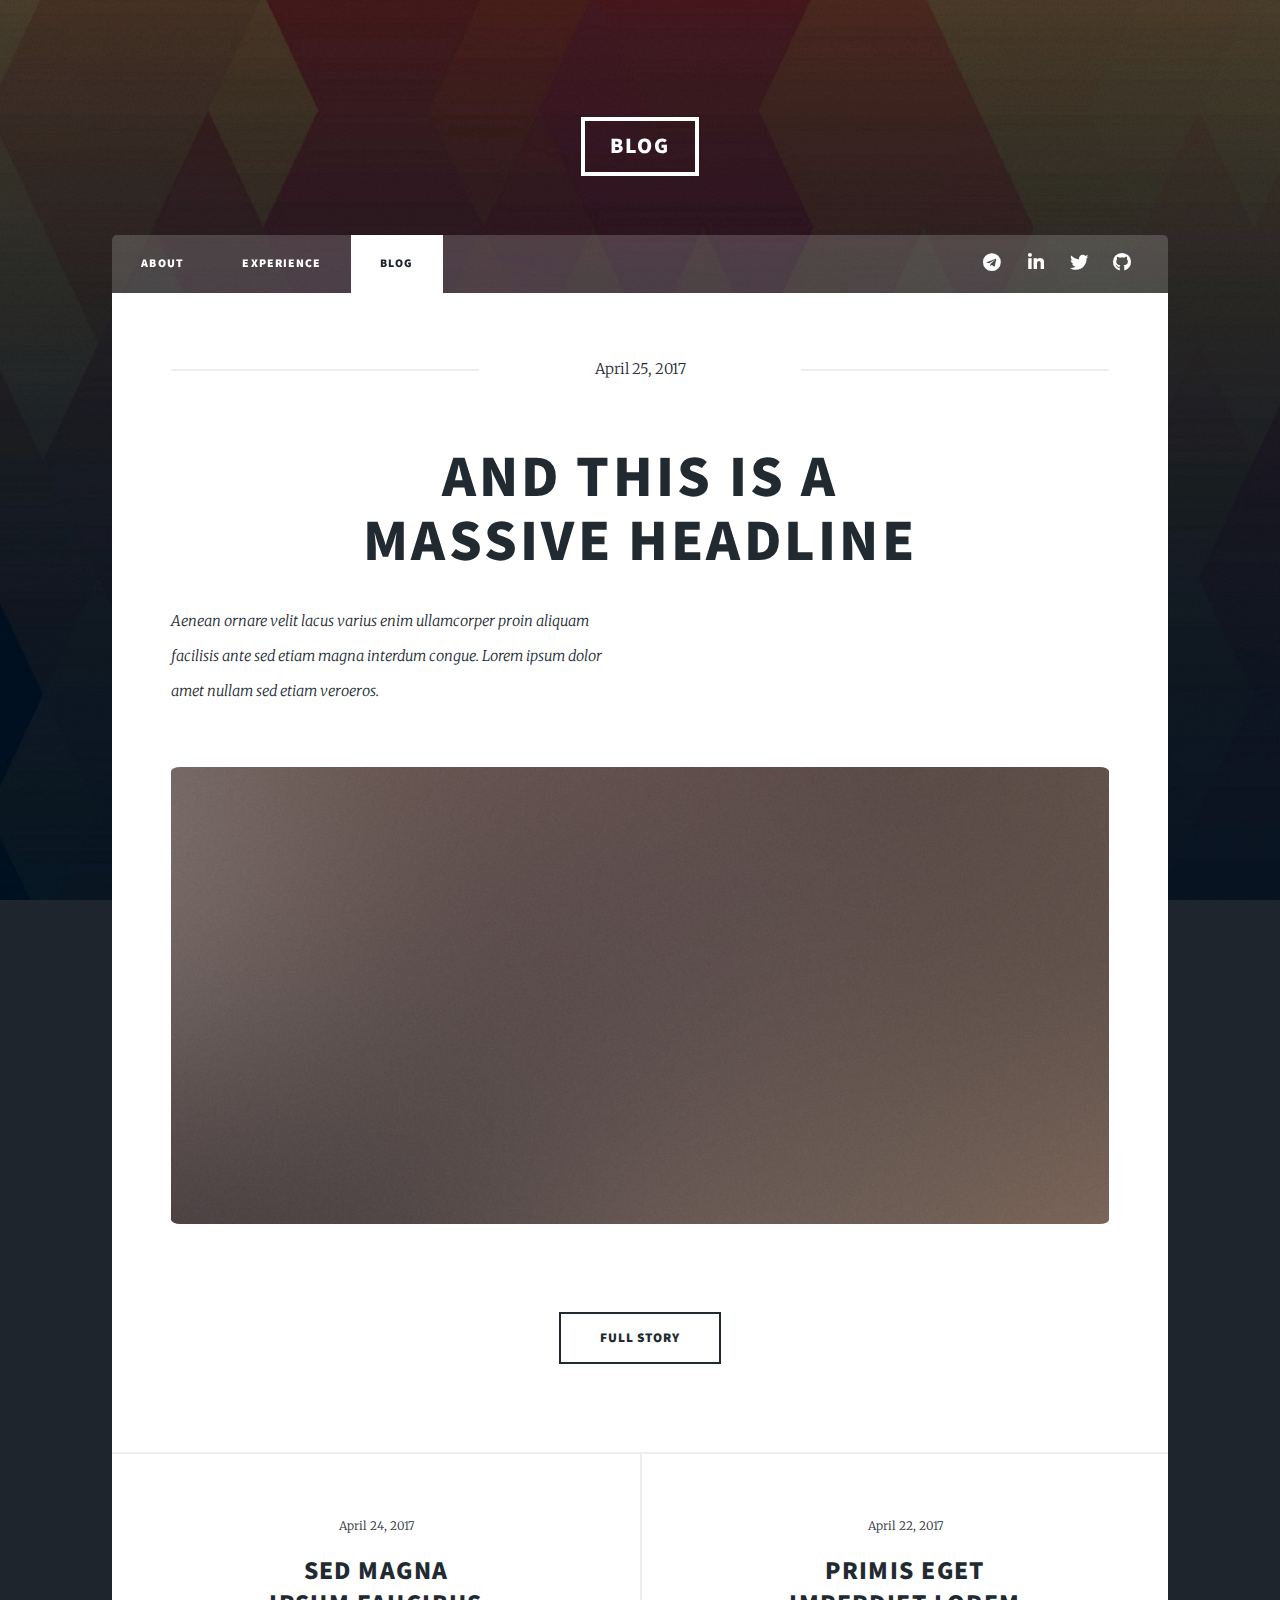
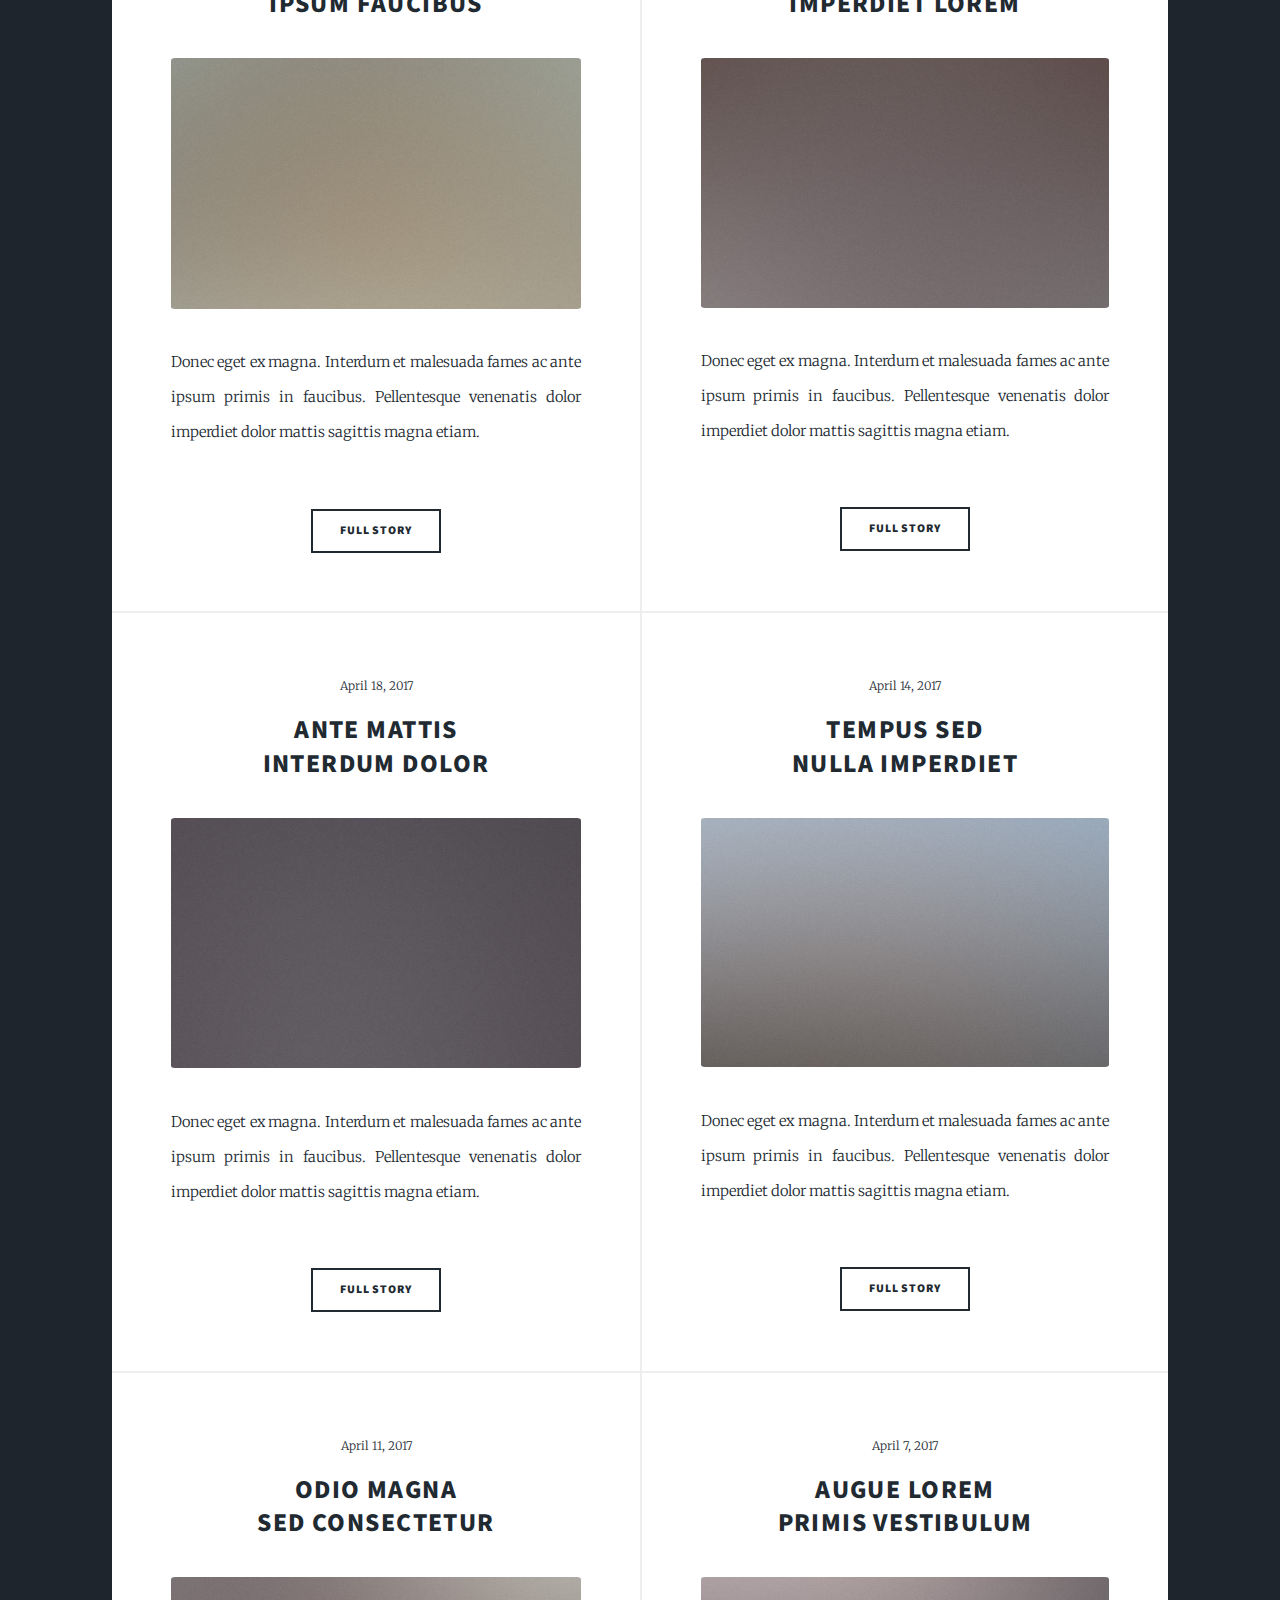
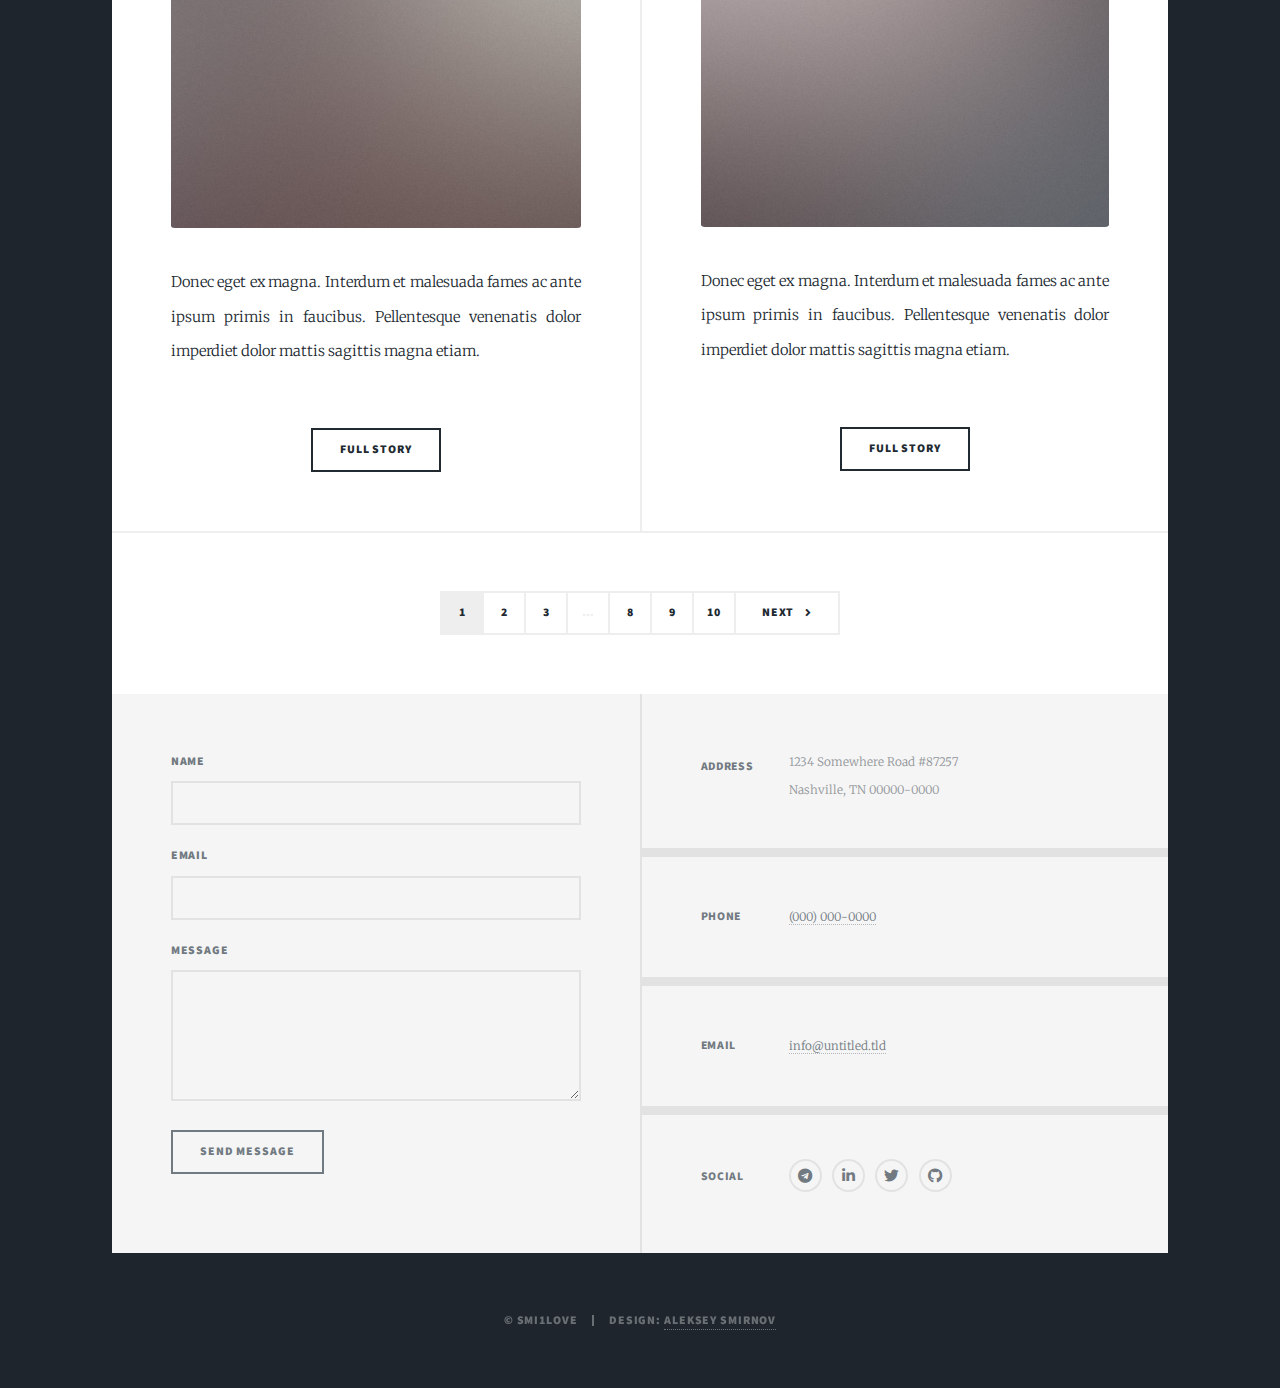
==== commit 7be8b604: "update experience sections" ====
--- a/elements.html
+++ b/elements.html
@@ -1,11 +1,11 @@
 <!DOCTYPE HTML>
-<html>
+<html lang="en">
 	<head>
 		<title>Aleksey Smirnov</title>
-		<meta charset="utf-8" />
-		<meta name="viewport" content="width=device-width, initial-scale=1, user-scalable=no" />
-		<link rel="stylesheet" href="assets/css/main.css" />
-		<noscript><link rel="stylesheet" href="assets/css/noscript.css" /></noscript>
+		<meta charset="utf-8">
+		<meta name="viewport" content="width=device-width, initial-scale=1, user-scalable=no">
+		<link rel="stylesheet" href="assets/css/main.css">
+		<noscript><link rel="stylesheet" href="assets/css/noscript.css"></noscript>
 	</head>
 	<body class="is-preload">
 
@@ -38,13 +38,13 @@
 					<article class="post featured">
 						<header class="major">
 							<span class="date">April 25, 2017</span>
-							<h2><a href="#">And this is a<br />
+							<h2><a href="#">And this is a<br>
 							massive headline</a></h2>
-							<p>Aenean ornare velit lacus varius enim ullamcorper proin aliquam<br />
-							facilisis ante sed etiam magna interdum congue. Lorem ipsum dolor<br />
+							<p>Aenean ornare velit lacus varius enim ullamcorper proin aliquam<br>
+							facilisis ante sed etiam magna interdum congue. Lorem ipsum dolor<br>
 							amet nullam sed etiam veroeros.</p>
 						</header>
-						<a href="#" class="image main"><img src="images/pic01.jpg" alt="" /></a>
+						<a href="#" class="image main"><img src="images/pic01.jpg" alt=""></a>
 						<ul class="actions special">
 							<li><a href="#" class="button large">Full Story</a></li>
 						</ul>
@@ -54,10 +54,10 @@
 						<article>
 							<header>
 								<span class="date">April 24, 2017</span>
-								<h2><a href="#">Sed magna<br />
+								<h2><a href="#">Sed magna<br>
 								ipsum faucibus</a></h2>
 							</header>
-							<a href="#" class="image fit"><img src="images/pic02.jpg" alt="" /></a>
+							<a href="#" class="image fit"><img src="images/pic02.jpg" alt=""></a>
 							<p>Donec eget ex magna. Interdum et malesuada fames ac ante ipsum primis in faucibus. Pellentesque venenatis dolor imperdiet dolor mattis sagittis magna etiam.</p>
 							<ul class="actions special">
 								<li><a href="#" class="button">Full Story</a></li>
@@ -66,10 +66,10 @@
 						<article>
 							<header>
 								<span class="date">April 22, 2017</span>
-								<h2><a href="#">Primis eget<br />
+								<h2><a href="#">Primis eget<br>
 								imperdiet lorem</a></h2>
 							</header>
-							<a href="#" class="image fit"><img src="images/pic03.jpg" alt="" /></a>
+							<a href="#" class="image fit"><img src="images/pic03.jpg" alt=""></a>
 							<p>Donec eget ex magna. Interdum et malesuada fames ac ante ipsum primis in faucibus. Pellentesque venenatis dolor imperdiet dolor mattis sagittis magna etiam.</p>
 							<ul class="actions special">
 								<li><a href="#" class="button">Full Story</a></li>
@@ -78,10 +78,10 @@
 						<article>
 							<header>
 								<span class="date">April 18, 2017</span>
-								<h2><a href="#">Ante mattis<br />
+								<h2><a href="#">Ante mattis<br>
 								interdum dolor</a></h2>
 							</header>
-							<a href="#" class="image fit"><img src="images/pic04.jpg" alt="" /></a>
+							<a href="#" class="image fit"><img src="images/pic04.jpg" alt=""></a>
 							<p>Donec eget ex magna. Interdum et malesuada fames ac ante ipsum primis in faucibus. Pellentesque venenatis dolor imperdiet dolor mattis sagittis magna etiam.</p>
 							<ul class="actions special">
 								<li><a href="#" class="button">Full Story</a></li>
@@ -90,10 +90,10 @@
 						<article>
 							<header>
 								<span class="date">April 14, 2017</span>
-								<h2><a href="#">Tempus sed<br />
+								<h2><a href="#">Tempus sed<br>
 								nulla imperdiet</a></h2>
 							</header>
-							<a href="#" class="image fit"><img src="images/pic05.jpg" alt="" /></a>
+							<a href="#" class="image fit"><img src="images/pic05.jpg" alt=""></a>
 							<p>Donec eget ex magna. Interdum et malesuada fames ac ante ipsum primis in faucibus. Pellentesque venenatis dolor imperdiet dolor mattis sagittis magna etiam.</p>
 							<ul class="actions special">
 								<li><a href="#" class="button">Full Story</a></li>
@@ -102,10 +102,10 @@
 						<article>
 							<header>
 								<span class="date">April 11, 2017</span>
-								<h2><a href="#">Odio magna<br />
+								<h2><a href="#">Odio magna<br>
 								sed consectetur</a></h2>
 							</header>
-							<a href="#" class="image fit"><img src="images/pic06.jpg" alt="" /></a>
+							<a href="#" class="image fit"><img src="images/pic06.jpg" alt=""></a>
 							<p>Donec eget ex magna. Interdum et malesuada fames ac ante ipsum primis in faucibus. Pellentesque venenatis dolor imperdiet dolor mattis sagittis magna etiam.</p>
 							<ul class="actions special">
 								<li><a href="#" class="button">Full Story</a></li>
@@ -114,10 +114,10 @@
 						<article>
 							<header>
 								<span class="date">April 7, 2017</span>
-								<h2><a href="#">Augue lorem<br />
+								<h2><a href="#">Augue lorem<br>
 								primis vestibulum</a></h2>
 							</header>
-							<a href="#" class="image fit"><img src="images/pic07.jpg" alt="" /></a>
+							<a href="#" class="image fit"><img src="images/pic07.jpg" alt=""></a>
 							<p>Donec eget ex magna. Interdum et malesuada fames ac ante ipsum primis in faucibus. Pellentesque venenatis dolor imperdiet dolor mattis sagittis magna etiam.</p>
 							<ul class="actions special">
 								<li><a href="#" class="button">Full Story</a></li>
@@ -149,11 +149,11 @@
 						<div class="fields">
 							<div class="field">
 								<label for="name">Name</label>
-								<input type="text" name="name" id="name" />
+								<input type="text" name="name" id="name">
 							</div>
 							<div class="field">
 								<label for="email">Email</label>
-								<input type="text" name="email" id="email" />
+								<input type="text" name="email" id="email">
 							</div>
 							<div class="field">
 								<label for="message">Message</label>
@@ -161,14 +161,14 @@
 							</div>
 						</div>
 						<ul class="actions">
-							<li><input type="submit" value="Send Message" /></li>
+							<li><input type="submit" value="Send Message"></li>
 						</ul>
 					</form>
 				</section>
 				<section class="split contact">
 					<section class="alt">
 						<h3>Address</h3>
-						<p>1234 Somewhere Road #87257<br />
+						<p>1234 Somewhere Road #87257<br>
 						Nashville, TN 00000-0000</p>
 					</section>
 					<section>
--- a/assets/css/main.css
+++ b/assets/css/main.css
@@ -321,7 +321,19 @@
 		box-sizing: border-box;
 		align-items: stretch;
 	}
-
+		/* column widths */
+		.row .one         { width: 8.33333%; }
+		.row .two         { width: 16.66667%; }
+		.row .three       { width: 25%; }
+		.row .four        { width: 33.33333%; }
+		.row .five        { width: 41.66667%; }
+		.row .six         { width: 50%; }
+		.row .seven       { width: 58.33333%; }
+		.row .eight       { width: 66.66667%; }
+		.row .nine        { width: 75%; }
+		.row .ten         { width: 83.33333%; }
+		.row .eleven      { width: 91.66667%; }
+		.row .twelve      { width: 100%; }
 		.row > * {
 			box-sizing: border-box;
 		}
@@ -2593,7 +2605,7 @@
 
 		.image.left {
 			float: left;
-			margin: 0 2rem 2rem 0;
+			margin: 0 1rem 1rem 0;
 			top: 0.75rem;
 		}
 
@@ -2952,7 +2964,7 @@
 					display: block;
 					position: absolute;
 					top: 50%;
-					width: calc(50% - 6rem);
+					width: calc(50% - 11rem);
 					border-top: solid 2px;
 				}
 
@@ -3325,7 +3337,76 @@
 			font-weight: bold;
 			color: #ffffff;
 			text-shadow: 5px 5px 5px rgba(0, 0, 0);
-		}
+
+		}
+
+		#job{
+			font-style: italic;
+			font-weight: bold;
+			color: #fe3e3e;
+			text-shadow: 1px 1px 1px rgb(0, 0, 0);
+		}
+		/* ------------------------------------------------------------------ */
+		/* d. Resume Section
+		/* ------------------------------------------------------------------ */
+
+		#resume {
+			background: #ffffff;
+			padding-top: 90px;
+			padding-bottom: 72px;
+			overflow: hidden;
+		 }
+
+		 #resume a, #resume a:visited  { color: #ff0000; }
+		 #resume a:hover, #resume a:focus { color: #313131; }
+
+		 #resume h1 {
+			font: 18px/24px 'opensans-bold', sans-serif;
+			text-transform: uppercase;
+			letter-spacing: 1px;
+		 }
+		 #resume h1 span {
+			border-bottom: 3px solid #ff0000;
+			padding-bottom: 6px;
+		 }
+		 #resume h3 {
+			font: 25px/30px 'opensans-bold', sans-serif;
+		 }
+
+		 #resume .header-col { padding-top: 9px; }
+		 #resume .main-col { padding-right: 10%; }
+
+		 .education, .work {
+			margin-bottom: 48px;
+			padding-bottom: 24px;
+			border-bottom: 1px solid #E8E8E8;
+		 }
+		 #resume .info {
+			font: 16px/24px 'librebaskerville-italic', serif;
+			color: #6E7881;
+			margin-bottom: 18px;
+			margin-top: 9px;
+		 }
+		 #resume .info span {
+			margin-right: 5px;
+			margin-left: 5px;
+		 }
+		 #resume .date {
+			font: 15px/24px 'opensans-regular', sans-serif;
+			margin-top: 6px;
+		 }
+		.column, .columns {
+			position: relative;
+			padding: 0 20px;
+			min-height: 1px;
+			float: left;
+		} 
+		.column.centered, .columns.centered  {
+			float: none;
+			margin: 0 auto;
+		}
+		[class*="column"] + [class*="column"]:last-child { float: right; }
+		[class*="column"] + [class*="column"].end { float: right; }
 		.emphasis {
 			color: red; /* Adjust the color as needed */
 			/*background-color: yellow; /* Adjust the background color as needed */
@@ -3570,10 +3651,10 @@
 			pointer-events: auto;
 			border-style: solid;
 			border-color: #ffffff;
-			border-width: 5px !important;
+			border-width: 4px !important;
 			font-family: "Source Sans Pro", Helvetica, sans-serif;
-			font-size: 2.25rem;
-			font-weight: 900;
+			font-size: 1.5rem;
+			font-weight: 800;
 			letter-spacing: 0.075em;
 			line-height: 1;
 			padding: 1rem 1.75rem;
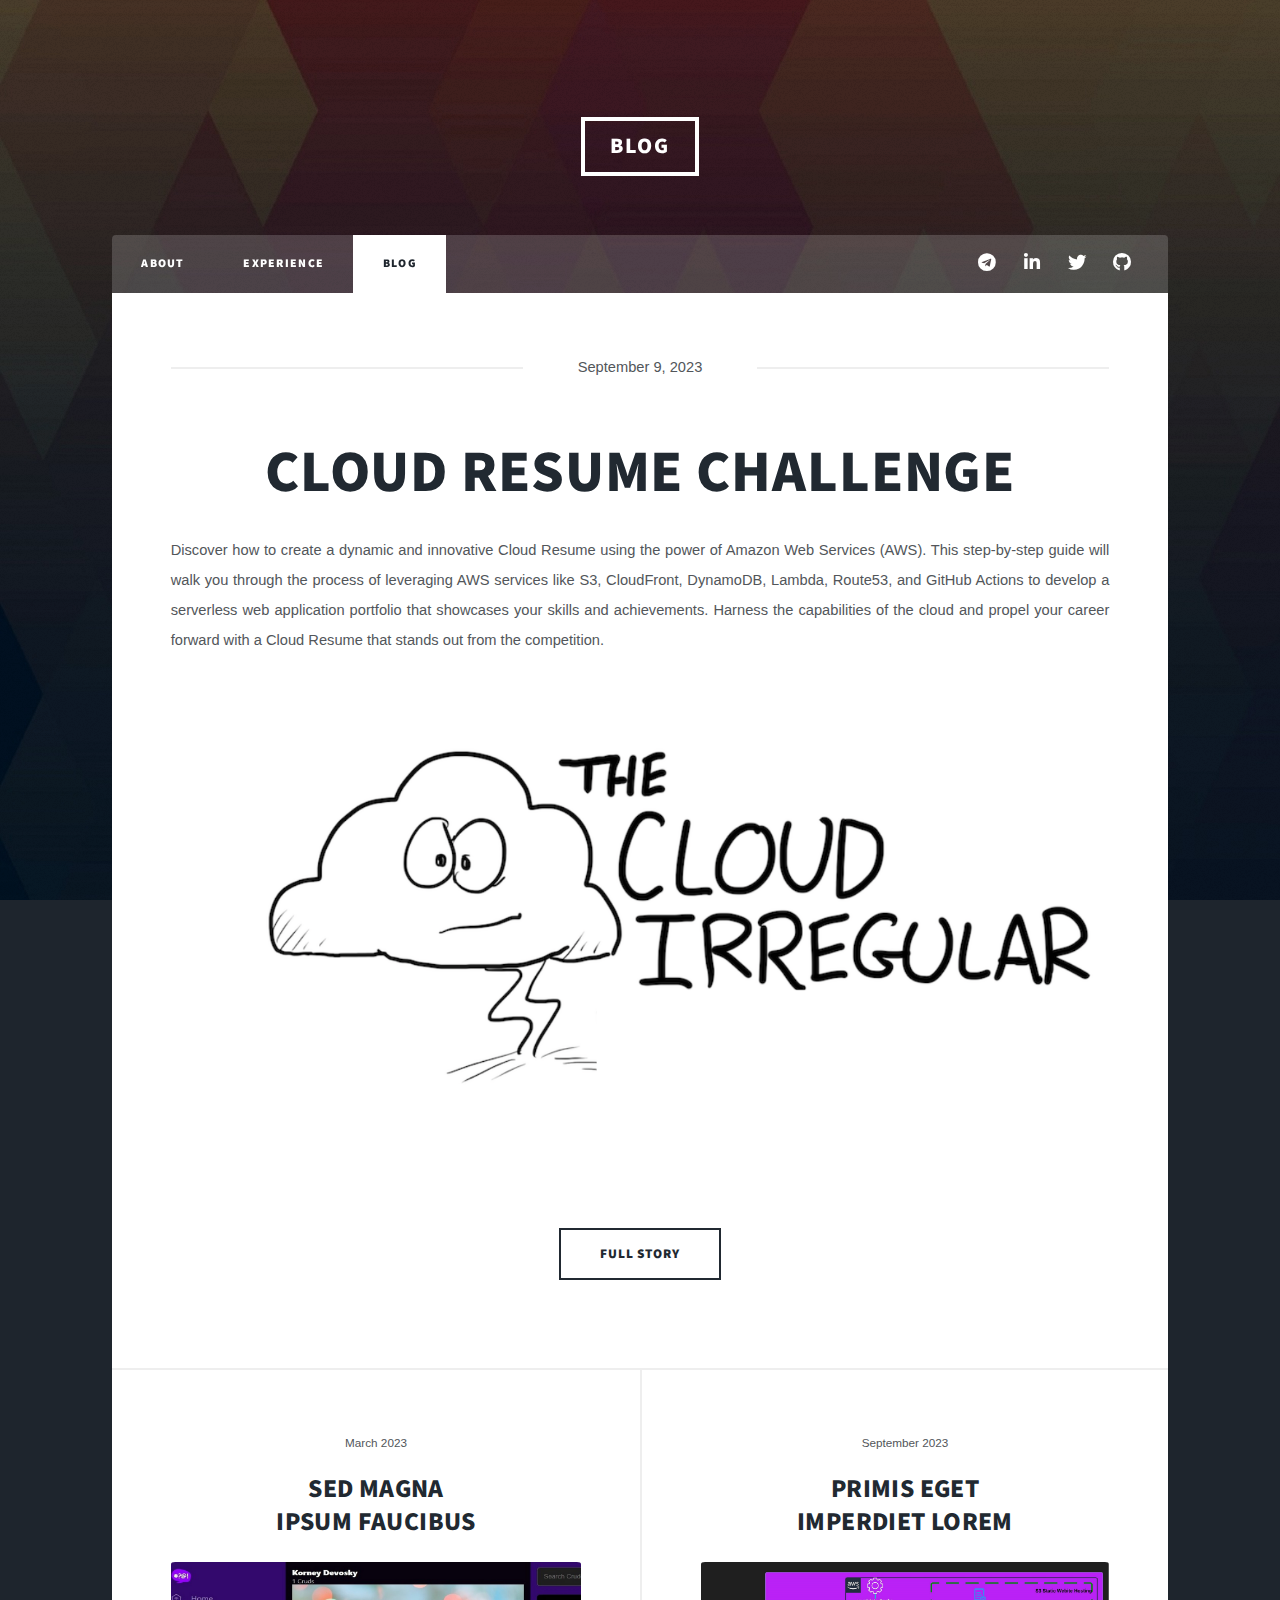
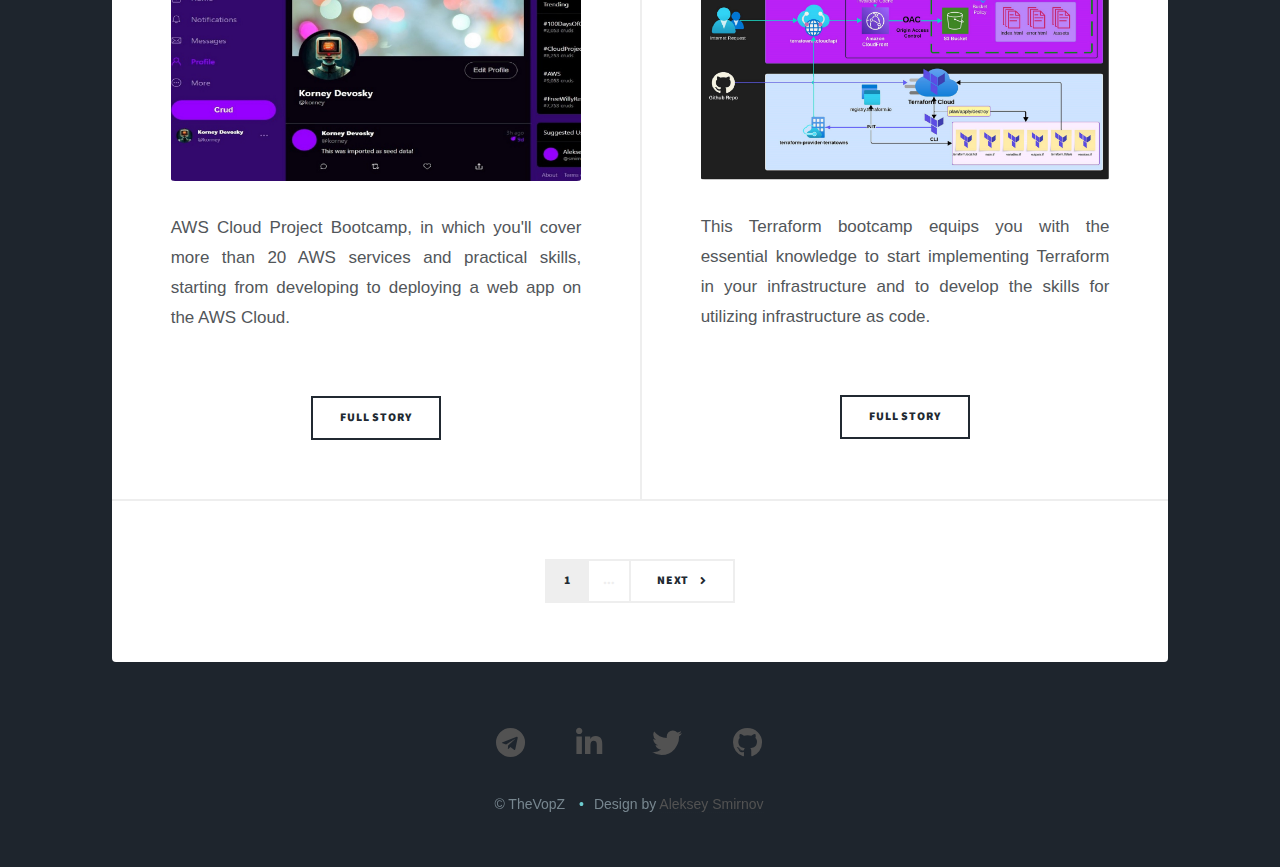
==== commit 664b9603: "complete blog" ====
--- a/elements.html
+++ b/elements.html
@@ -34,171 +34,75 @@
 
 				<!-- Main -->
 				<div id="main">
-
 					<article class="post featured">
 						<header class="major">
-							<span class="date">April 25, 2017</span>
-							<h2><a href="#">And this is a<br>
-							massive headline</a></h2>
-							<p>Aenean ornare velit lacus varius enim ullamcorper proin aliquam<br>
-							facilisis ante sed etiam magna interdum congue. Lorem ipsum dolor<br>
-							amet nullam sed etiam veroeros.</p>
+							<span class="date">September 9, 2023</span>
+							<h2><a href="https://github.com/sm1lexops/cloud-resume-challenge">Cloud Resume Challenge</a></h2>
+							<p>Discover how to create a dynamic and innovative Cloud Resume using the power of Amazon Web Services (AWS). This step-by-step guide will walk you through the process of leveraging AWS services like S3, CloudFront, DynamoDB, Lambda, Route53, and GitHub Actions to develop a serverless web application portfolio that showcases your skills and achievements. Harness the capabilities of the cloud and propel your career forward with a Cloud Resume that stands out from the competition.</p>
 						</header>
-						<a href="#" class="image main"><img src="images/pic01.jpg" alt=""></a>
+						<a href="https://github.com/sm1lexops/cloud-resume-challenge" class="image main"><img src="images/cloud-resume-challenge.png" alt="link to my github"></a>
 						<ul class="actions special">
 							<li><a href="#" class="button large">Full Story</a></li>
 						</ul>
 					</article>
-
 					<section class="posts">
 						<article>
 							<header>
-								<span class="date">April 24, 2017</span>
+								<span class="date">March 2023</span>
 								<h2><a href="#">Sed magna<br>
 								ipsum faucibus</a></h2>
 							</header>
-							<a href="#" class="image fit"><img src="images/pic02.jpg" alt=""></a>
-							<p>Donec eget ex magna. Interdum et malesuada fames ac ante ipsum primis in faucibus. Pellentesque venenatis dolor imperdiet dolor mattis sagittis magna etiam.</p>
+							<a href="https://github.com/sm1lexops/aws-bootcamp-cruddur-2023" class="image fit"><img src="images/blog/aws_bootcamp.png" alt="link to my github"></a>
+							<p>AWS Cloud Project Bootcamp, in which you'll cover more than 20 AWS services and practical skills, starting from developing to deploying a web app on the AWS Cloud.</p>
 							<ul class="actions special">
-								<li><a href="#" class="button">Full Story</a></li>
+								<li><a href="https://github.com/sm1lexops/aws-bootcamp-cruddur-2023" class="button">Full Story</a></li>
 							</ul>
 						</article>
 						<article>
 							<header>
-								<span class="date">April 22, 2017</span>
+								<span class="date">September 2023</span>
 								<h2><a href="#">Primis eget<br>
 								imperdiet lorem</a></h2>
 							</header>
-							<a href="#" class="image fit"><img src="images/pic03.jpg" alt=""></a>
-							<p>Donec eget ex magna. Interdum et malesuada fames ac ante ipsum primis in faucibus. Pellentesque venenatis dolor imperdiet dolor mattis sagittis magna etiam.</p>
+							<a href="https://github.com/sm1lexops/terraform-beginner-bootcamp-2023" class="image fit"><img src="images/blog/tf_bootcamp.png" alt="link to my github"></a>
+							<p>This Terraform bootcamp equips you with the essential knowledge to start implementing Terraform in your infrastructure and to develop the skills for utilizing infrastructure as code.</p>
 							<ul class="actions special">
-								<li><a href="#" class="button">Full Story</a></li>
-							</ul>
-						</article>
-						<article>
-							<header>
-								<span class="date">April 18, 2017</span>
-								<h2><a href="#">Ante mattis<br>
-								interdum dolor</a></h2>
-							</header>
-							<a href="#" class="image fit"><img src="images/pic04.jpg" alt=""></a>
-							<p>Donec eget ex magna. Interdum et malesuada fames ac ante ipsum primis in faucibus. Pellentesque venenatis dolor imperdiet dolor mattis sagittis magna etiam.</p>
-							<ul class="actions special">
-								<li><a href="#" class="button">Full Story</a></li>
-							</ul>
-						</article>
-						<article>
-							<header>
-								<span class="date">April 14, 2017</span>
-								<h2><a href="#">Tempus sed<br>
-								nulla imperdiet</a></h2>
-							</header>
-							<a href="#" class="image fit"><img src="images/pic05.jpg" alt=""></a>
-							<p>Donec eget ex magna. Interdum et malesuada fames ac ante ipsum primis in faucibus. Pellentesque venenatis dolor imperdiet dolor mattis sagittis magna etiam.</p>
-							<ul class="actions special">
-								<li><a href="#" class="button">Full Story</a></li>
-							</ul>
-						</article>
-						<article>
-							<header>
-								<span class="date">April 11, 2017</span>
-								<h2><a href="#">Odio magna<br>
-								sed consectetur</a></h2>
-							</header>
-							<a href="#" class="image fit"><img src="images/pic06.jpg" alt=""></a>
-							<p>Donec eget ex magna. Interdum et malesuada fames ac ante ipsum primis in faucibus. Pellentesque venenatis dolor imperdiet dolor mattis sagittis magna etiam.</p>
-							<ul class="actions special">
-								<li><a href="#" class="button">Full Story</a></li>
-							</ul>
-						</article>
-						<article>
-							<header>
-								<span class="date">April 7, 2017</span>
-								<h2><a href="#">Augue lorem<br>
-								primis vestibulum</a></h2>
-							</header>
-							<a href="#" class="image fit"><img src="images/pic07.jpg" alt=""></a>
-							<p>Donec eget ex magna. Interdum et malesuada fames ac ante ipsum primis in faucibus. Pellentesque venenatis dolor imperdiet dolor mattis sagittis magna etiam.</p>
-							<ul class="actions special">
-								<li><a href="#" class="button">Full Story</a></li>
+								<li><a href="https://github.com/sm1lexops/terraform-beginner-bootcamp-2023" class="button">Full Story</a></li>
 							</ul>
 						</article>
 					</section>
-
 				<!-- Footer -->
 					<footer>
 						<div class="pagination">
 							<!--<a href="#" class="previous">Prev</a>-->
 							<a href="#" class="page active">1</a>
-							<a href="#" class="page">2</a>
-							<a href="#" class="page">3</a>
 							<span class="extra">&hellip;</span>
-							<a href="#" class="page">8</a>
-							<a href="#" class="page">9</a>
-							<a href="#" class="page">10</a>
 							<a href="#" class="next">Next</a>
 						</div>
 					</footer>
 
 			</div>
 
-		<!-- Footer -->
-			<footer id="footer">
-				<section>
-					<form method="post" action="#">
-						<div class="fields">
-							<div class="field">
-								<label for="name">Name</label>
-								<input type="text" name="name" id="name">
-							</div>
-							<div class="field">
-								<label for="email">Email</label>
-								<input type="text" name="email" id="email">
-							</div>
-							<div class="field">
-								<label for="message">Message</label>
-								<textarea name="message" id="message" rows="3"></textarea>
-							</div>
-						</div>
-						<ul class="actions">
-							<li><input type="submit" value="Send Message"></li>
+			<!-- footer -->
+			<footer>
+				<div class="row">
+					<div class="twelve columns">
+						<ul class="social-links">
+							<li><a href="https://t.me/sm1love" target="_blank" class="icon brands fa-telegram"><span class="label">Telegram</span></a></li>
+							<li><a href="https://linkedin.com/in/sm1lex" target="_blank" class="icon brands fa-linkedin-in"><span class="label">LinkedIn</span></a></li>
+							<li><a href="https://twitter.com/AISmirnoff" target="_blank" class="icon brands fa-twitter"><span class="label">X-Twitter</span></a></li>
+							<li><a href="https://github.com/sm1lexops" target="_blank" class="icon brands fa-github"><span class="label">GitHub</span></a></li>
 						</ul>
-					</form>
-				</section>
-				<section class="split contact">
-					<section class="alt">
-						<h3>Address</h3>
-						<p>1234 Somewhere Road #87257<br>
-						Nashville, TN 00000-0000</p>
-					</section>
-					<section>
-						<h3>Phone</h3>
-						<p><a href="#">(000) 000-0000</a></p>
-					</section>
-					<section>
-						<h3>Email</h3>
-						<p><a href="#">info@untitled.tld</a></p>
-					</section>
-					<section>
-						<h3>Social</h3>
-						<ul class="icons alt">
-							<li><a href="https://t.me/sm1love" target="_blank" class="icon brands alt fa-telegram"><span class="label">Telegram</span></a></li>
-							<li><a href="https://linkedin.com/in/sm1lex" target="_blank" class="icon brands alt fa-linkedin-in"><span class="label">LinkedIn</span></a></li>
-							<li><a href="https://twitter.com/AISmirnoff" target="_blank" class="icon brands alt fa-twitter"><span class="label">X-Twitter</span></a></li>
-							<li><a href="https://github.com/sm1lexops" target="_blank" class="icon brands alt fa-github"><span class="label">GitHub</span></a></li>
+						<ul class="copyright">
+							<li>&copy; TheVopZ</li>
+							<li>Design by <a href="https://linkedin.com/in/sm1lex" title="Aleksey Smirnov" target="_blank">Aleksey Smirnov</a></li>
 						</ul>
-					</section>
-				</section>
-			</footer>
+					</div>
+				</div><!--end row-->
+			</footer> <!-- Footer End-->
+		</div><!--Wrapper end-->
 
-				<!-- Copyright -->
-					<div id="copyright">
-						<ul><li>&copy; smi1love</li><li>Design: <a href="https://linkedin.com/in/sm1lex">Aleksey Smirnov</a></li></ul>
-					</div>
-
-			</div>
-
-		<!-- Scripts -->
+			<!-- Scripts -->
 			<script src="assets/js/jquery.min.js"></script>
 			<script src="assets/js/jquery.scrollex.min.js"></script>
 			<script src="assets/js/jquery.scrolly.min.js"></script>
@@ -206,6 +110,5 @@
 			<script src="assets/js/breakpoints.min.js"></script>
 			<script src="assets/js/util.js"></script>
 			<script src="assets/js/main.js"></script>
-
 	</body>
 </html>--- a/assets/css/main.css
+++ b/assets/css/main.css
@@ -140,10 +140,14 @@
 	}
 
 	body, input, select, textarea {
-		font-family: "Merriweather", Georgia, serif;
-		font-weight: 300;
-		font-size: 1rem;
-		line-height: 2.375;
+		font-family: 'opensans-regular', sans-serif;
+		font-weight: normal;
+		font-size: 17px;
+		line-height: 30px;
+		color: #52565a;
+	 
+		-webkit-font-smoothing: antialiased; /* Fix for webkit rendering */
+		-webkit-text-size-adjust: 100%;
 	}
 
 	a {
@@ -175,8 +179,8 @@
 	h1, h2, h3, h4, h5, h6 {
 		font-family: "Source Sans Pro", Helvetica, sans-serif;
 		font-weight: 800;
-		line-height: 1.;
-		letter-spacing: 0.055em;
+		line-height: 1;
+		letter-spacing: 0.015em;
 		text-transform: uppercase;
 		margin: 0 0 1rem 0;
 	}
@@ -201,7 +205,7 @@
 
 	h3 {
 		font-size: 1.25rem;
-		margin: 0 0 1.5rem 0;
+		margin: 1rem 0 1.5rem 0;
 	}
 
 	h4 {
@@ -324,13 +328,13 @@
 		/* column widths */
 		.row .one         { width: 8.33333%; }
 		.row .two         { width: 16.66667%; }
-		.row .three       { width: 25%; }
+		.row .three       { width: 20%; }
 		.row .four        { width: 33.33333%; }
 		.row .five        { width: 41.66667%; }
 		.row .six         { width: 50%; }
 		.row .seven       { width: 58.33333%; }
 		.row .eight       { width: 66.66667%; }
-		.row .nine        { width: 75%; }
+		.row .nine        { width: 95%; }
 		.row .ten         { width: 83.33333%; }
 		.row .eleven      { width: 91.66667%; }
 		.row .twelve      { width: 100%; }
@@ -2591,33 +2595,33 @@
 	}
 
 		.image img {
-			display: block;
+			display: -moz-inline-box;
 			border-radius: 1%;
 		}
 
 		.image.left, .image.right {
-			max-width: 50%;
+			max-width: 45%;
 		}
 
 			.image.left img, .image.right img {
-				width: 50%;
+				width: 45%;
 			}
 
 		.image.left {
 			float: left;
 			margin: 0 1rem 1rem 0;
-			top: 0.75rem;
+			top: 0.05rem;
 		}
 
 		.image.right {
 			float: right;
 			margin: 0 0 2rem 2rem;
-			top: 0.75rem;
+			top: 0.05rem;
 		}
 
 		.image.fit {
 			display: block;
-			margin: 2.5rem 0;
+			margin: 1.5rem 0;
 			width: 100%;
 		}
 
@@ -2915,9 +2919,9 @@
 			position: relative;
 		}
 
-		header > p {
+		/*header > p {
 			font-style: italic;
-		}
+		}*/
 
 		header > h1 + p {
 			font-size: 1.1rem;
@@ -2964,7 +2968,7 @@
 					display: block;
 					position: absolute;
 					top: 50%;
-					width: calc(50% - 11rem);
+					width: calc(50% - 8rem);
 					border-top: solid 2px;
 				}
 
@@ -3306,7 +3310,7 @@
 		cursor: default;
 		text-align: center;
 		z-index: 1;
-		min-height: 100vh;
+		min-height: 95vh;
 	}
 
 		#intro input, #intro select, #intro textarea {
@@ -3340,21 +3344,27 @@
 
 		}
 
-		#job{
+		.job{
 			font-style: italic;
 			font-weight: bold;
-			color: #fe3e3e;
-			text-shadow: 1px 1px 1px rgb(0, 0, 0);
+			color: #6f7a52;
+			text-shadow: 0px 0px 1px rgb(0, 0, 0);
 		}
 		/* ------------------------------------------------------------------ */
 		/* d. Resume Section
 		/* ------------------------------------------------------------------ */
-
+		*, *:before, *:after {
+			-moz-box-sizing: border-box;
+			-webkit-box-sizing: border-box;
+			box-sizing: border-box;
+		}
 		#resume {
 			background: #ffffff;
 			padding-top: 90px;
 			padding-bottom: 72px;
 			overflow: hidden;
+			border-bottom-left-radius: 4px;
+			border-bottom-right-radius: 4px;
 		 }
 
 		 #resume a, #resume a:visited  { color: #ff0000; }
@@ -3366,15 +3376,16 @@
 			letter-spacing: 1px;
 		 }
 		 #resume h1 span {
+			font: 18px/20px "Source Sans Pro", Helvetica, sans-serif;
 			border-bottom: 3px solid #ff0000;
 			padding-bottom: 6px;
 		 }
 		 #resume h3 {
-			font: 25px/30px 'opensans-bold', sans-serif;
+			font: 25px/30px  "Source Sans Pro", Helvetica, sans-serif;
 		 }
 
-		 #resume .header-col { padding-top: 9px; }
-		 #resume .main-col { padding-right: 10%; }
+		 #resume .header-col { padding-top: 15px; }
+		 #resume .main-col { padding-right: 5%; }
 
 		 .education, .work {
 			margin-bottom: 48px;
@@ -3382,7 +3393,7 @@
 			border-bottom: 1px solid #E8E8E8;
 		 }
 		 #resume .info {
-			font: 16px/24px 'librebaskerville-italic', serif;
+			font: 18px/24px 'librebaskerville-italic', serif;
 			color: #6E7881;
 			margin-bottom: 18px;
 			margin-top: 9px;
@@ -3395,9 +3406,22 @@
 			font: 15px/24px 'opensans-regular', sans-serif;
 			margin-top: 6px;
 		 }
+
+		/*#resume h1 { font: 16px/24px 'opensans-bold', sans-serif; }
+		#resume .main-col { padding-right: 5%; }   
+		#resume .header-col {
+			padding-top: 0;
+			margin-bottom: 48px;
+			text-align: center;
+		}
+		#resume h1 { letter-spacing: 3px; }
+		#resume .main-col { padding-right: 30px; }
+		#resume h3, #resume .info { text-align: center; }
+			
+		.bars { width: 100%; }*/
 		.column, .columns {
 			position: relative;
-			padding: 0 20px;
+			padding: 0 30px;
 			min-height: 1px;
 			float: left;
 		} 
@@ -3419,6 +3443,7 @@
 			font-weight: bolder;
 			color: #ffffff;
 			text-shadow: 5px 5px 5px rgba(0, 0, 0);
+			padding: 1rem 1rem 1rem 1rem;
 		}
 		
 		#intro blockquote {
@@ -3534,6 +3559,7 @@
 				transform: translateY(4rem);
 				opacity: 0;
 			}
+
 
 		@media screen and (max-width: 980px) {
 
@@ -3712,8 +3738,8 @@
 		max-width: 72rem;
 		z-index: 2;
 		/* Round only the bottom corners */
-		border-top-left-radius: 5px; /* Adjust the value based on your preference */
-		border-top-right-radius: 5px; /* Adjust the value based on your preference */
+		border-top-left-radius: 4px; /* Adjust the value based on your preference */
+		border-top-right-radius: 4px; /* Adjust the value based on your preference */
 	}
 
 		#nav ul.divided li {
@@ -3851,6 +3877,8 @@
 		width: calc(100% - 4rem);
 		max-width: 72rem;
 		z-index: 2;
+		border-bottom-right-radius: 4px;
+		border-bottom-left-radius: 4px;
 	}
 
 		#main > * {
@@ -3868,7 +3896,7 @@
 		}
 
 		#main > .post {
-			padding: 8rem 8rem 1rem 8rem ;
+			padding: 4rem 8rem 1rem 8rem ;
 		}
 
 			#main > .post header.major > .date {
@@ -4035,8 +4063,87 @@
 		}
 
 /* Footer */
-
-	#footer {
+footer {
+   padding-top: 48px;
+   margin-bottom: 48px;
+   color: #77868f;
+   font-size: 14px;
+   text-align: center;
+   position: relative;
+}
+
+footer a, footer a:visited { color: #525252; }
+footer a:hover, footer a:focus { color: #fff; }
+
+/* copyright */
+footer .copyright {
+    margin: 0;
+    padding: 0;
+ }
+footer .copyright li {
+    display: inline-block;
+    margin: 0;
+    padding: 0;
+    line-height: 24px;
+}
+.ie footer .copyright li {
+   display: inline;
+}
+footer .copyright li:before {
+    content: "\2022";
+    padding-left: 10px;
+    padding-right: 10px;
+    color: #6dcccf;
+}
+footer .copyright  li:first-child:before {
+    display: none;
+}
+
+/* social links */
+footer .social-links {
+   margin: 18px 0 30px 0;
+   padding: 0;
+   font-size: 30px;
+}
+footer .social-links li {
+    display: inline-block;
+    margin: 0;
+    padding: 0;
+    margin-left: 42px;
+    color: #F06000;
+}
+
+footer .social-links li:first-child { margin-left: 0; }
+
+/* Go To Top Button */
+#go-top {
+	position: absolute;
+	top: -24px;
+   left: 50%;
+   margin-left: -30px;
+}
+#go-top a {
+	text-decoration: none;
+	border: 0 none;
+	display: block;
+	width: 60px;
+	height: 60px;
+	background-color: #525252;
+
+	-webkit-transition: all 0.2s ease-in-out;
+   -moz-transition: all 0.2s ease-in-out;
+   -o-transition: all 0.2s ease-in-out;
+   -ms-transition: all 0.2s ease-in-out;
+   transition: all 0.2s ease-in-out;
+
+   color: #fff;
+   font-size: 21px;
+   line-height: 60px;
+ 	border-radius: 100%;
+}
+#go-top a:hover { background-color: #0F9095; }
+
+/*	#footer {
 		color: #717981;
 		display: -moz-flex;
 		display: -webkit-flex;
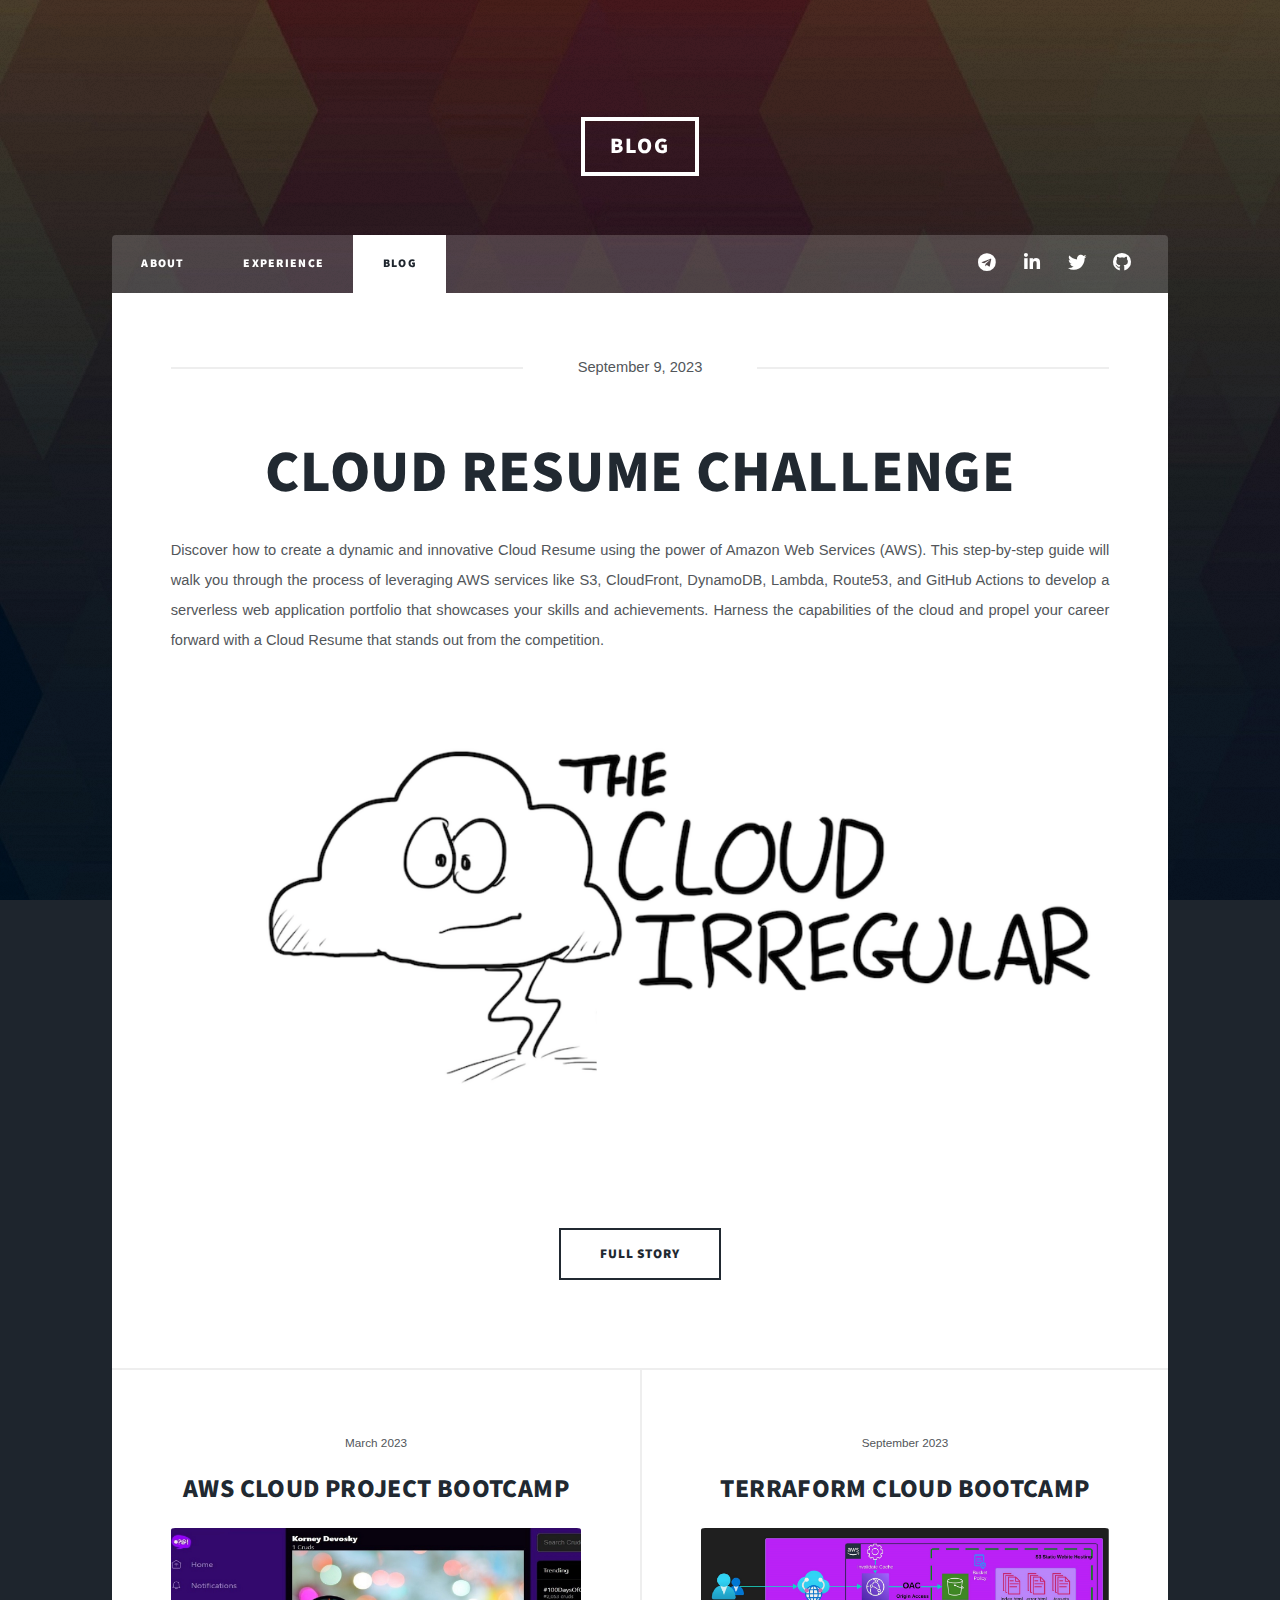
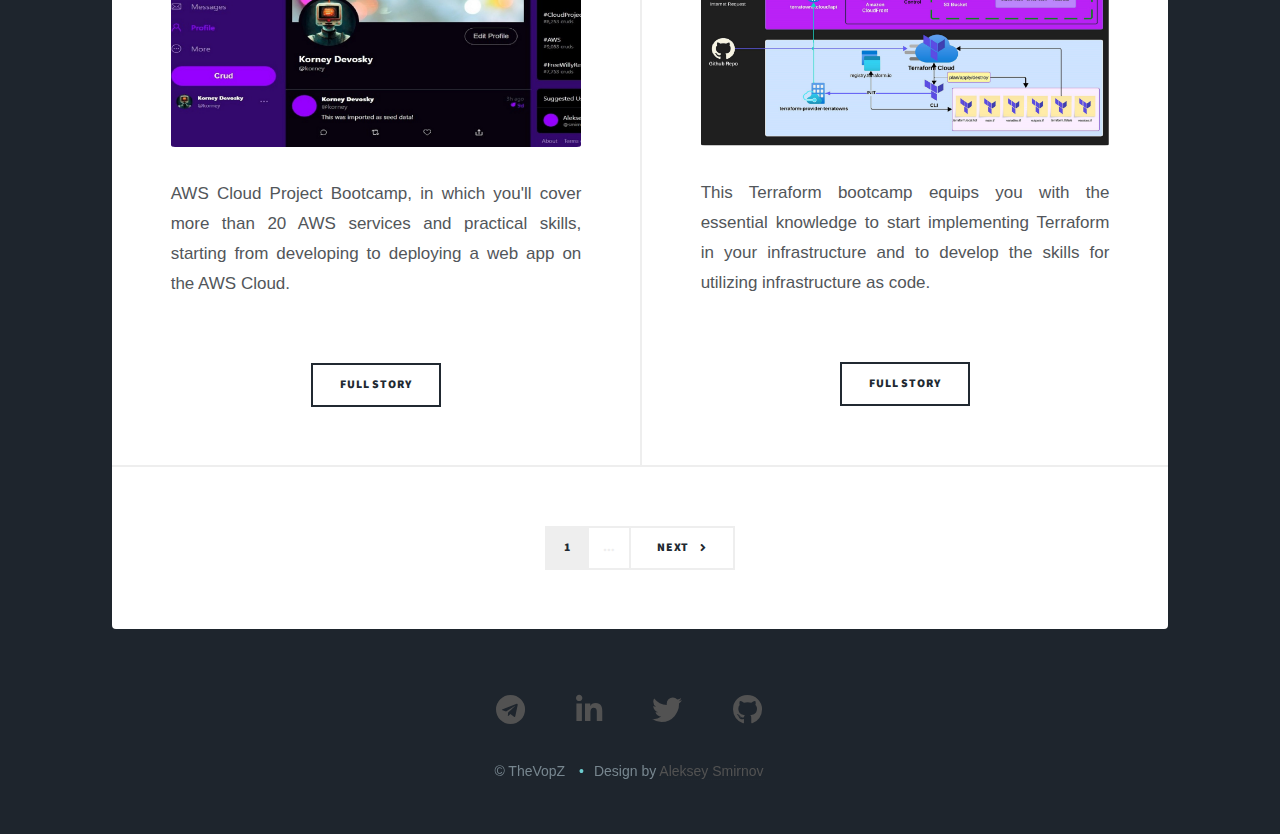
==== commit 3ac2d90d: "test some fonts" ====
--- a/elements.html
+++ b/elements.html
@@ -49,8 +49,7 @@
 						<article>
 							<header>
 								<span class="date">March 2023</span>
-								<h2><a href="#">Sed magna<br>
-								ipsum faucibus</a></h2>
+								<h2><a href="https://github.com/sm1lexops/aws-bootcamp-cruddur-2023">AWS Cloud Project Bootcamp</a></h2>
 							</header>
 							<a href="https://github.com/sm1lexops/aws-bootcamp-cruddur-2023" class="image fit"><img src="images/blog/aws_bootcamp.png" alt="link to my github"></a>
 							<p>AWS Cloud Project Bootcamp, in which you'll cover more than 20 AWS services and practical skills, starting from developing to deploying a web app on the AWS Cloud.</p>
@@ -61,8 +60,7 @@
 						<article>
 							<header>
 								<span class="date">September 2023</span>
-								<h2><a href="#">Primis eget<br>
-								imperdiet lorem</a></h2>
+								<h2><a href="https://github.com/sm1lexops/terraform-beginner-bootcamp-2023">Terraform Cloud Bootcamp</a></h2>
 							</header>
 							<a href="https://github.com/sm1lexops/terraform-beginner-bootcamp-2023" class="image fit"><img src="images/blog/tf_bootcamp.png" alt="link to my github"></a>
 							<p>This Terraform bootcamp equips you with the essential knowledge to start implementing Terraform in your infrastructure and to develop the skills for utilizing infrastructure as code.</p>
@@ -110,5 +108,6 @@
 			<script src="assets/js/breakpoints.min.js"></script>
 			<script src="assets/js/util.js"></script>
 			<script src="assets/js/main.js"></script>
+			<script src="assets/js/index.js"></script>
 	</body>
 </html>--- a/assets/css/main.css
+++ b/assets/css/main.css
@@ -3285,7 +3285,7 @@
 
 	#intro {
 		color: #ffffff;
-		padding: 8rem 4rem 6rem 4rem ;
+		padding: 6rem 4rem 8rem 4rem ;
 		-moz-align-items: center;
 		-webkit-align-items: center;
 		-ms-align-items: center;
@@ -3310,7 +3310,7 @@
 		cursor: default;
 		text-align: center;
 		z-index: 1;
-		min-height: 95vh;
+		min-height: 100vh;
 	}
 
 		#intro input, #intro select, #intro textarea {
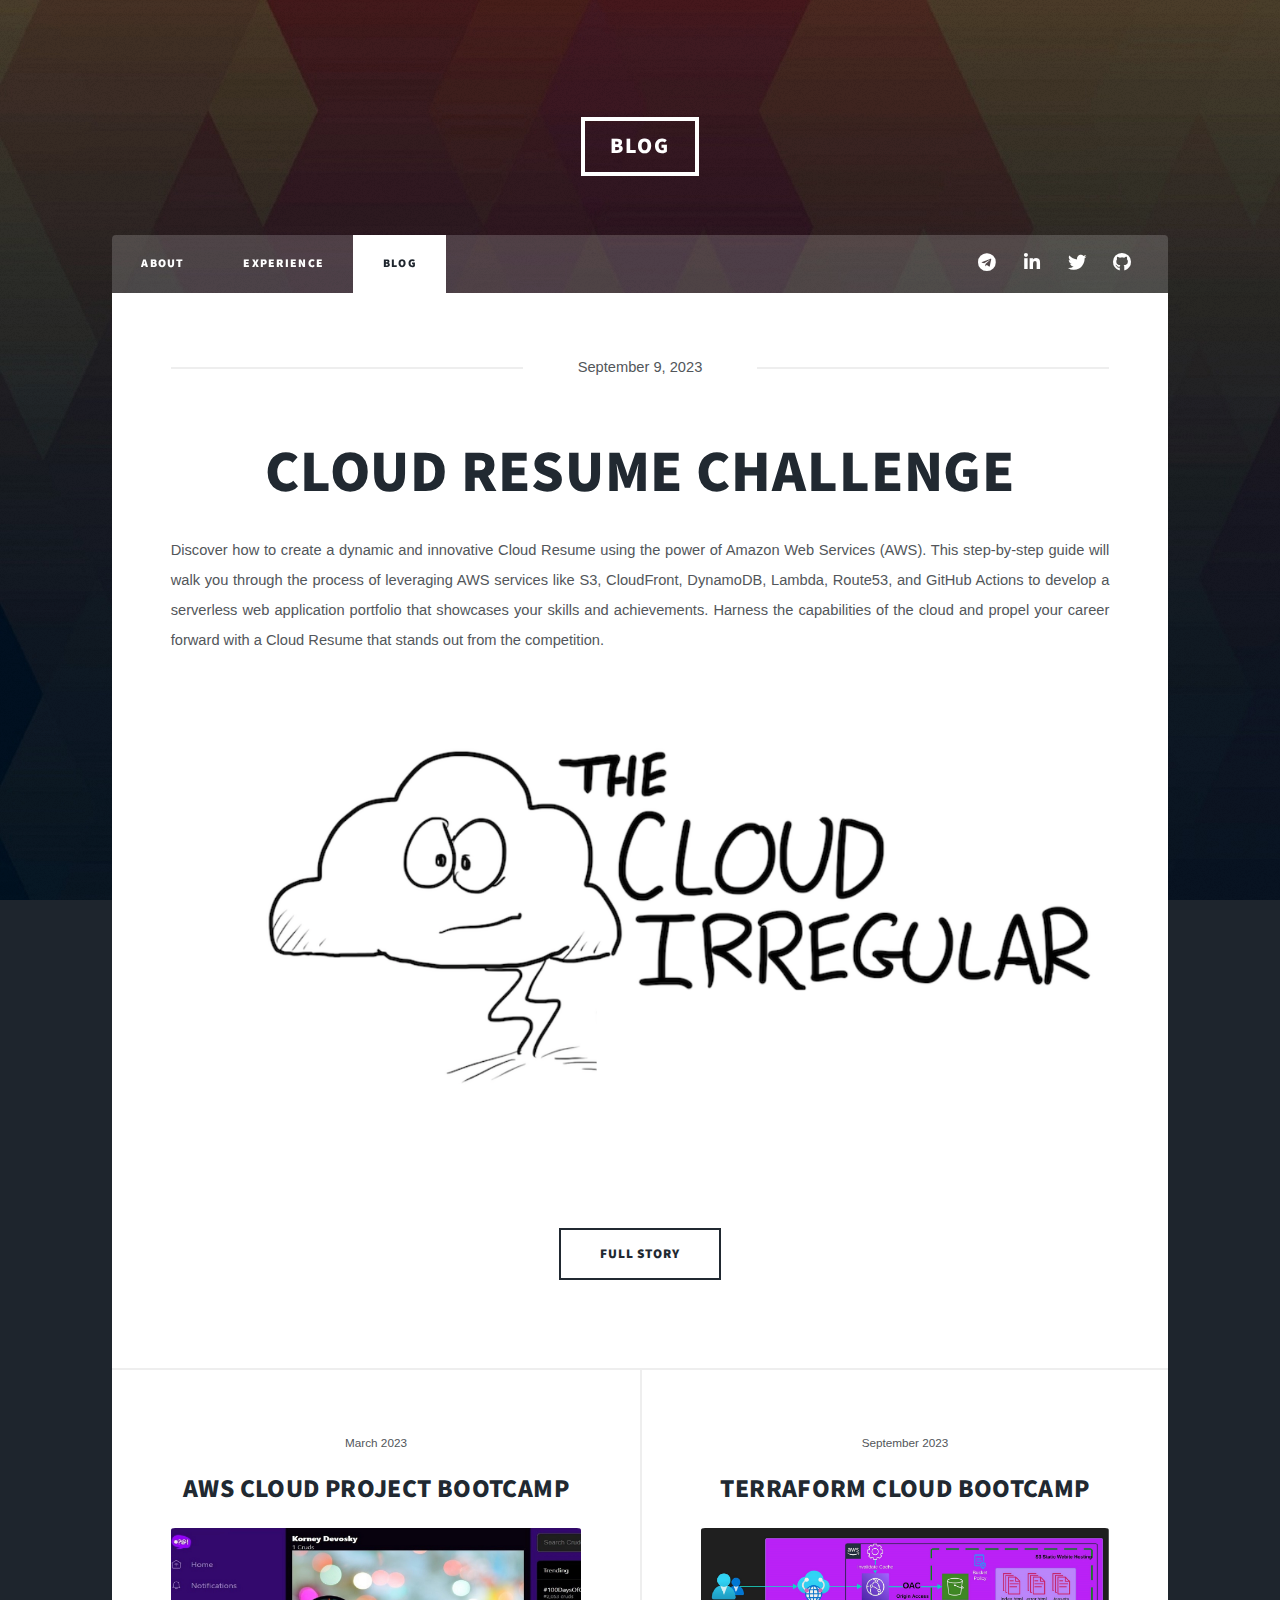
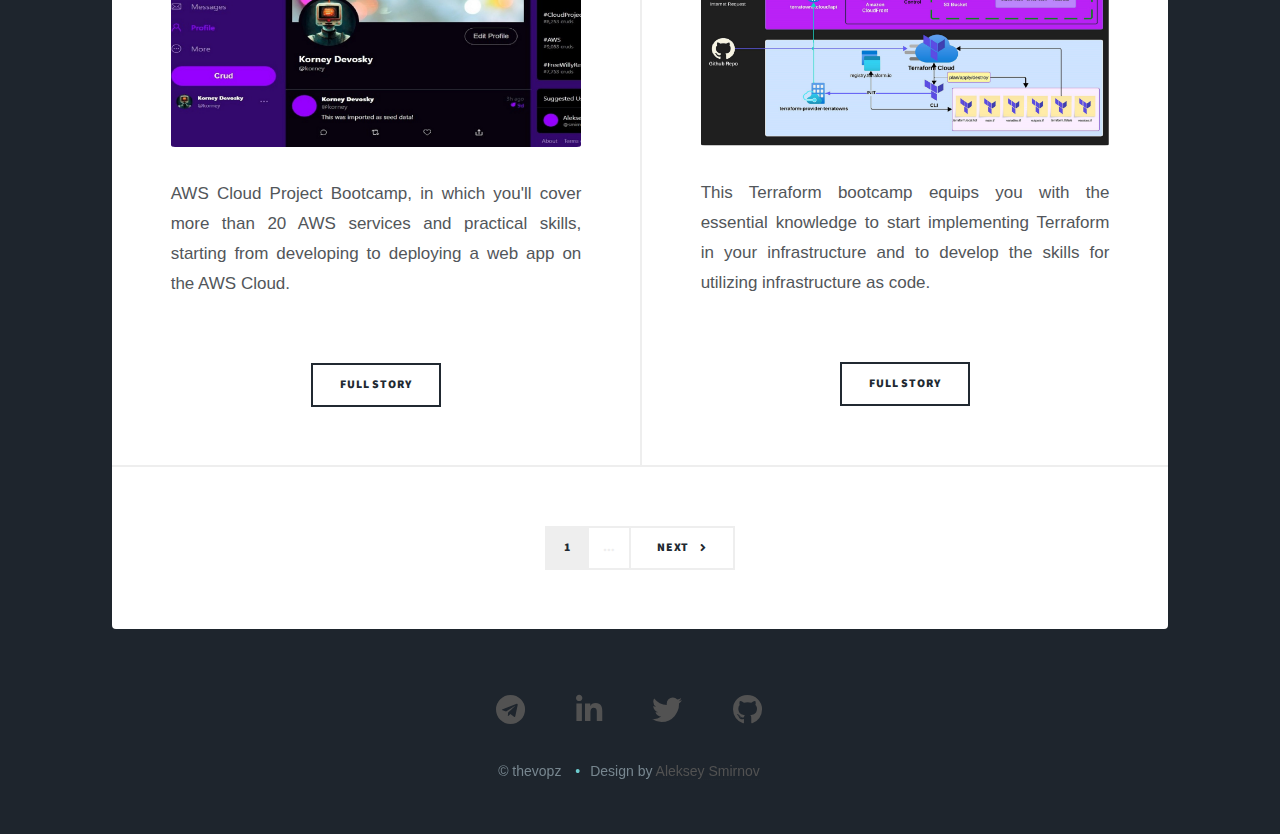
==== commit e7f1a53b: "fix copyright" ====
--- a/elements.html
+++ b/elements.html
@@ -92,7 +92,7 @@
 							<li><a href="https://github.com/sm1lexops" target="_blank" class="icon brands fa-github"><span class="label">GitHub</span></a></li>
 						</ul>
 						<ul class="copyright">
-							<li>&copy; TheVopZ</li>
+							<li>&copy; thevopz</li>
 							<li>Design by <a href="https://linkedin.com/in/sm1lex" title="Aleksey Smirnov" target="_blank">Aleksey Smirnov</a></li>
 						</ul>
 					</div>
